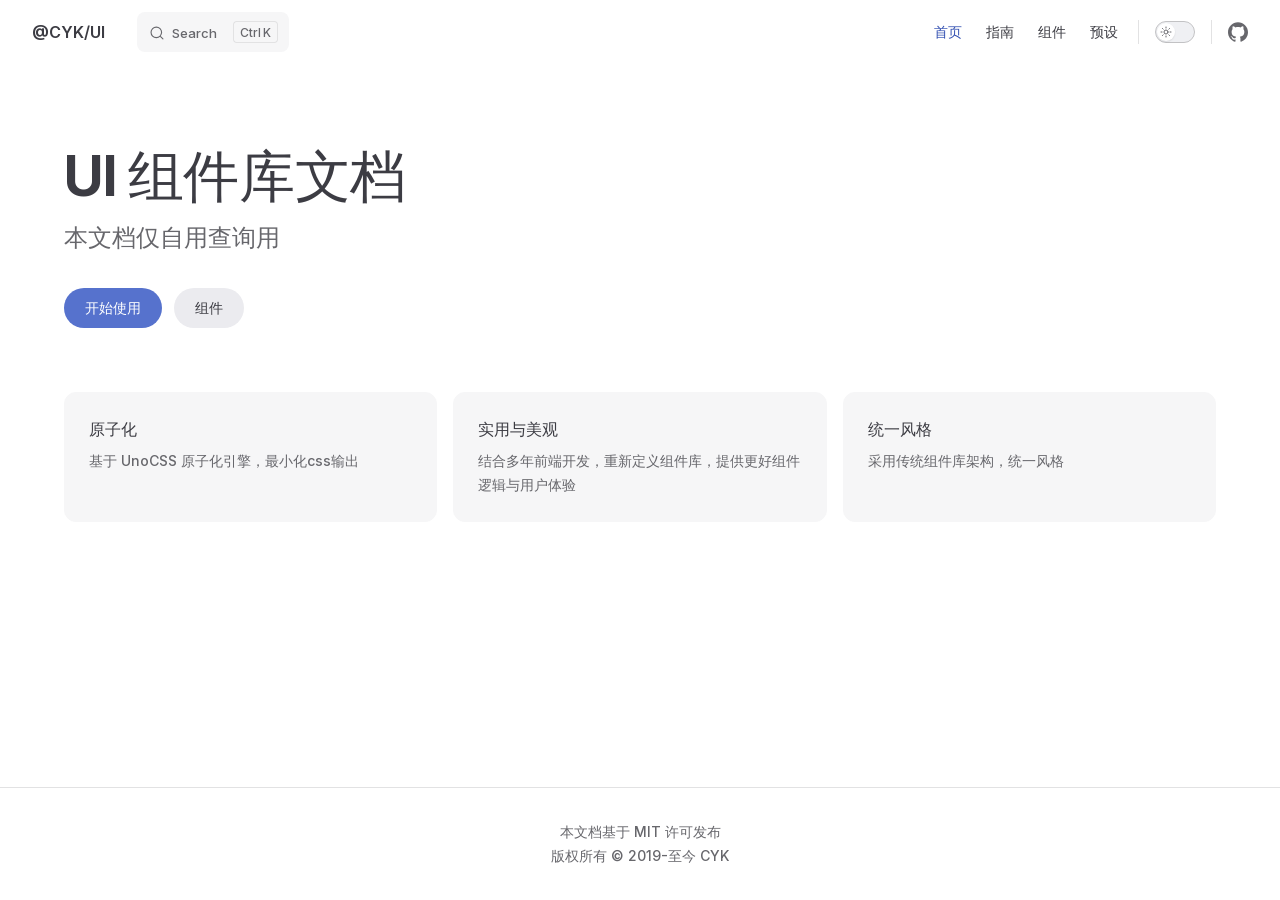
==== index.html @ d091d91b "docs: update documentation" ====
<!DOCTYPE html>
<html lang="en-US" dir="ltr">
  <head>
    <meta charset="utf-8">
    <meta name="viewport" content="width=device-width,initial-scale=1">
    <title>@CYK/UI</title>
    <meta name="description" content="自用UI文档">
    <meta name="generator" content="VitePress v1.6.4">
    <link rel="preload stylesheet" href="/assets/style.4Q5nBE0B.css" as="style">
    <link rel="preload stylesheet" href="/vp-icons.css" as="style">
    
    <script type="module" src="/assets/app.Do4YQbT4.js"></script>
    <link rel="preload" href="/assets/inter-roman-latin.Di8DUHzh.woff2" as="font" type="font/woff2" crossorigin="">
    <link rel="modulepreload" href="/assets/chunks/theme.BXd2yUfE.js">
    <link rel="modulepreload" href="/assets/chunks/framework.COx5swpp.js">
    <link rel="modulepreload" href="/assets/index.md.BJa81KpG.lean.js">
    <script id="check-dark-mode">(()=>{const e=localStorage.getItem("vitepress-theme-appearance")||"auto",a=window.matchMedia("(prefers-color-scheme: dark)").matches;(!e||e==="auto"?a:e==="dark")&&document.documentElement.classList.add("dark")})();</script>
    <script id="check-mac-os">document.documentElement.classList.toggle("mac",/Mac|iPhone|iPod|iPad/i.test(navigator.platform));</script>
  </head>
  <body>
    <div id="app"><div class="Layout" data-v-7982a954><!--[--><!--]--><!--[--><span tabindex="-1" data-v-bebf4ced></span><a href="#VPContent" class="VPSkipLink visually-hidden" data-v-bebf4ced>Skip to content</a><!--]--><!----><header class="VPNav" data-v-7982a954 data-v-214f4a1a><div class="VPNavBar" data-v-214f4a1a data-v-a150623a><div class="wrapper" data-v-a150623a><div class="container" data-v-a150623a><div class="title" data-v-a150623a><div class="VPNavBarTitle" data-v-a150623a data-v-f3d4ffb8><a class="title" href="/" data-v-f3d4ffb8><!--[--><!--]--><!----><span data-v-f3d4ffb8>@CYK/UI</span><!--[--><!--]--></a></div></div><div class="content" data-v-a150623a><div class="content-body" data-v-a150623a><!--[--><!--]--><div class="VPNavBarSearch search" data-v-a150623a><!--[--><!----><div id="local-search"><button type="button" class="DocSearch DocSearch-Button" aria-label="Search"><span class="DocSearch-Button-Container"><span class="vp-icon DocSearch-Search-Icon"></span><span class="DocSearch-Button-Placeholder">Search</span></span><span class="DocSearch-Button-Keys"><kbd class="DocSearch-Button-Key"></kbd><kbd class="DocSearch-Button-Key">K</kbd></span></button></div><!--]--></div><nav aria-labelledby="main-nav-aria-label" class="VPNavBarMenu menu" data-v-a150623a data-v-afaf3e35><span id="main-nav-aria-label" class="visually-hidden" data-v-afaf3e35> Main Navigation </span><!--[--><!--[--><a class="VPLink link VPNavBarMenuLink active" href="/" tabindex="0" data-v-afaf3e35 data-v-9302f9f0><!--[--><span data-v-9302f9f0>首页</span><!--]--></a><!--]--><!--[--><a class="VPLink link VPNavBarMenuLink" href="/guide/why.html" tabindex="0" data-v-afaf3e35 data-v-9302f9f0><!--[--><span data-v-9302f9f0>指南</span><!--]--></a><!--]--><!--[--><a class="VPLink link VPNavBarMenuLink" href="/components/button.html" tabindex="0" data-v-afaf3e35 data-v-9302f9f0><!--[--><span data-v-9302f9f0>组件</span><!--]--></a><!--]--><!--[--><a class="VPLink link VPNavBarMenuLink" href="/preset/why.html" tabindex="0" data-v-afaf3e35 data-v-9302f9f0><!--[--><span data-v-9302f9f0>预设</span><!--]--></a><!--]--><!--]--></nav><!----><div class="VPNavBarAppearance appearance" data-v-a150623a data-v-5856b5bb><button class="VPSwitch VPSwitchAppearance" type="button" role="switch" title aria-checked="false" data-v-5856b5bb data-v-892bdd33 data-v-03369db5><span class="check" data-v-03369db5><span class="icon" data-v-03369db5><!--[--><span class="vpi-sun sun" data-v-892bdd33></span><span class="vpi-moon moon" data-v-892bdd33></span><!--]--></span></span></button></div><div class="VPSocialLinks VPNavBarSocialLinks social-links" data-v-a150623a data-v-3b03d26a data-v-93819c86><!--[--><a class="VPSocialLink no-icon" href="https://github.com/euwei7/ui" aria-label="github" target="_blank" rel="noopener" data-v-93819c86 data-v-8d20cf10><span class="vpi-social-github"></span></a><!--]--></div><div class="VPFlyout VPNavBarExtra extra" data-v-a150623a data-v-77071a5c data-v-603adc95><button type="button" class="button" aria-haspopup="true" aria-expanded="false" aria-label="extra navigation" data-v-603adc95><span class="vpi-more-horizontal icon" data-v-603adc95></span></button><div class="menu" data-v-603adc95><div class="VPMenu" data-v-603adc95 data-v-bae21a4a><!----><!--[--><!--[--><!----><div class="group" data-v-77071a5c><div class="item appearance" data-v-77071a5c><p class="label" data-v-77071a5c>Appearance</p><div class="appearance-action" data-v-77071a5c><button class="VPSwitch VPSwitchAppearance" type="button" role="switch" title aria-checked="false" data-v-77071a5c data-v-892bdd33 data-v-03369db5><span class="check" data-v-03369db5><span class="icon" data-v-03369db5><!--[--><span class="vpi-sun sun" data-v-892bdd33></span><span class="vpi-moon moon" data-v-892bdd33></span><!--]--></span></span></button></div></div></div><div class="group" data-v-77071a5c><div class="item social-links" data-v-77071a5c><div class="VPSocialLinks social-links-list" data-v-77071a5c data-v-93819c86><!--[--><a class="VPSocialLink no-icon" href="https://github.com/euwei7/ui" aria-label="github" target="_blank" rel="noopener" data-v-93819c86 data-v-8d20cf10><span class="vpi-social-github"></span></a><!--]--></div></div></div><!--]--><!--]--></div></div></div><!--[--><!--]--><button type="button" class="VPNavBarHamburger hamburger" aria-label="mobile navigation" aria-expanded="false" aria-controls="VPNavScreen" data-v-a150623a data-v-e4648a32><span class="container" data-v-e4648a32><span class="top" data-v-e4648a32></span><span class="middle" data-v-e4648a32></span><span class="bottom" data-v-e4648a32></span></span></button></div></div></div></div><div class="divider" data-v-a150623a><div class="divider-line" data-v-a150623a></div></div></div><!----></header><!----><!----><div class="VPContent is-home" id="VPContent" data-v-7982a954 data-v-ac485e8a><div class="VPHome" data-v-ac485e8a data-v-efa93593><!--[--><!--]--><div class="VPHero VPHomeHero" data-v-efa93593 data-v-dca5b4a8><div class="container" data-v-dca5b4a8><div class="main" data-v-dca5b4a8><!--[--><!--]--><!--[--><h1 class="heading" data-v-dca5b4a8><!----><span class="text" data-v-dca5b4a8>UI 组件库文档</span></h1><p class="tagline" data-v-dca5b4a8>本文档仅自用查询用</p><!--]--><!--[--><!--]--><div class="actions" data-v-dca5b4a8><!--[--><div class="action" data-v-dca5b4a8><a class="VPButton medium brand" href="/guide/why.html" data-v-dca5b4a8 data-v-2aa44b1c>开始使用</a></div><div class="action" data-v-dca5b4a8><a class="VPButton medium alt" href="/components/button.html" data-v-dca5b4a8 data-v-2aa44b1c>组件</a></div><!--]--></div><!--[--><!--]--></div><!----></div></div><!--[--><!--]--><!--[--><!--]--><div class="VPFeatures VPHomeFeatures" data-v-efa93593 data-v-e540a4c2><div class="container" data-v-e540a4c2><div class="items" data-v-e540a4c2><!--[--><div class="grid-3 item" data-v-e540a4c2><div class="VPLink no-icon VPFeature" data-v-e540a4c2 data-v-f3e7f20c><!--[--><article class="box" data-v-f3e7f20c><!----><h2 class="title" data-v-f3e7f20c>原子化</h2><p class="details" data-v-f3e7f20c>基于 UnoCSS 原子化引擎，最小化css输出</p><!----></article><!--]--></div></div><div class="grid-3 item" data-v-e540a4c2><div class="VPLink no-icon VPFeature" data-v-e540a4c2 data-v-f3e7f20c><!--[--><article class="box" data-v-f3e7f20c><!----><h2 class="title" data-v-f3e7f20c>实用与美观</h2><p class="details" data-v-f3e7f20c>结合多年前端开发，重新定义组件库，提供更好组件逻辑与用户体验</p><!----></article><!--]--></div></div><div class="grid-3 item" data-v-e540a4c2><div class="VPLink no-icon VPFeature" data-v-e540a4c2 data-v-f3e7f20c><!--[--><article class="box" data-v-f3e7f20c><!----><h2 class="title" data-v-f3e7f20c>统一风格</h2><p class="details" data-v-f3e7f20c>采用传统组件库架构，统一风格</p><!----></article><!--]--></div></div><!--]--></div></div></div><!--[--><!--]--><div class="vp-doc container" style="" data-v-efa93593 data-v-294efd1f><!--[--><div style="position:relative;" data-v-efa93593><div></div></div><!--]--></div></div></div><footer class="VPFooter" data-v-7982a954 data-v-74d97a2d><div class="container" data-v-74d97a2d><p class="message" data-v-74d97a2d>本文档基于 MIT 许可发布</p><p class="copyright" data-v-74d97a2d>版权所有 © 2019-至今 CYK</p></div></footer><!--[--><!--]--></div></div>
    <script>window.__VP_HASH_MAP__=JSON.parse("{\"components_button.md\":\"BtzWlYmA\",\"guide_why.md\":\"BVm1GKhP\",\"index.md\":\"BJa81KpG\"}");window.__VP_SITE_DATA__=JSON.parse("{\"lang\":\"en-US\",\"dir\":\"ltr\",\"title\":\"@CYK/UI\",\"description\":\"自用UI文档\",\"base\":\"/\",\"head\":[],\"router\":{\"prefetchLinks\":true},\"appearance\":true,\"themeConfig\":{\"nav\":[{\"text\":\"首页\",\"link\":\"/\"},{\"text\":\"指南\",\"link\":\"/guide/why\",\"activeMatch\":\"/guide/\"},{\"text\":\"组件\",\"link\":\"/components/button\"},{\"text\":\"预设\",\"link\":\"/preset/why\"}],\"sidebar\":{\"/components/\":{\"base\":\"/components/\",\"items\":[{\"text\":\"Button\",\"link\":\"button\"}]}},\"socialLinks\":[{\"icon\":\"github\",\"link\":\"https://github.com/euwei7/ui\"}],\"footer\":{\"message\":\"本文档基于 MIT 许可发布\",\"copyright\":\"版权所有 © 2019-至今 CYK\"},\"docFooter\":{\"prev\":\"上一页\",\"next\":\"下一页\"},\"outline\":{\"label\":\"页面导航\"},\"lastUpdated\":{\"text\":\"最后更新于\"},\"notFound\":{\"title\":\"页面未找到\",\"quote\":\"但如果你不改变方向，并且继续寻找，你可能最终会到达你所前往的地方。\",\"linkLabel\":\"前往首页\",\"linkText\":\"带我回首页\"},\"search\":{\"provider\":\"local\"}},\"locales\":{},\"scrollOffset\":134,\"cleanUrls\":false}");</script>
    
  </body>
</html>
---- assets/style.4Q5nBE0B.css ----
@font-face{font-family:Inter;font-style:normal;font-weight:100 900;font-display:swap;src:url(/assets/inter-roman-cyrillic-ext.BBPuwvHQ.woff2) format("woff2");unicode-range:U+0460-052F,U+1C80-1C88,U+20B4,U+2DE0-2DFF,U+A640-A69F,U+FE2E-FE2F}@font-face{font-family:Inter;font-style:normal;font-weight:100 900;font-display:swap;src:url(/assets/inter-roman-cyrillic.C5lxZ8CY.woff2) format("woff2");unicode-range:U+0301,U+0400-045F,U+0490-0491,U+04B0-04B1,U+2116}@font-face{font-family:Inter;font-style:normal;font-weight:100 900;font-display:swap;src:url(/assets/inter-roman-greek-ext.CqjqNYQ-.woff2) format("woff2");unicode-range:U+1F00-1FFF}@font-face{font-family:Inter;font-style:normal;font-weight:100 900;font-display:swap;src:url(/assets/inter-roman-greek.BBVDIX6e.woff2) format("woff2");unicode-range:U+0370-0377,U+037A-037F,U+0384-038A,U+038C,U+038E-03A1,U+03A3-03FF}@font-face{font-family:Inter;font-style:normal;font-weight:100 900;font-display:swap;src:url(/assets/inter-roman-vietnamese.BjW4sHH5.woff2) format("woff2");unicode-range:U+0102-0103,U+0110-0111,U+0128-0129,U+0168-0169,U+01A0-01A1,U+01AF-01B0,U+0300-0301,U+0303-0304,U+0308-0309,U+0323,U+0329,U+1EA0-1EF9,U+20AB}@font-face{font-family:Inter;font-style:normal;font-weight:100 900;font-display:swap;src:url(/assets/inter-roman-latin-ext.4ZJIpNVo.woff2) format("woff2");unicode-range:U+0100-02AF,U+0304,U+0308,U+0329,U+1E00-1E9F,U+1EF2-1EFF,U+2020,U+20A0-20AB,U+20AD-20C0,U+2113,U+2C60-2C7F,U+A720-A7FF}@font-face{font-family:Inter;font-style:normal;font-weight:100 900;font-display:swap;src:url(/assets/inter-roman-latin.Di8DUHzh.woff2) format("woff2");unicode-range:U+0000-00FF,U+0131,U+0152-0153,U+02BB-02BC,U+02C6,U+02DA,U+02DC,U+0304,U+0308,U+0329,U+2000-206F,U+2074,U+20AC,U+2122,U+2191,U+2193,U+2212,U+2215,U+FEFF,U+FFFD}@font-face{font-family:Inter;font-style:italic;font-weight:100 900;font-display:swap;src:url(/assets/inter-italic-cyrillic-ext.r48I6akx.woff2) format("woff2");unicode-range:U+0460-052F,U+1C80-1C88,U+20B4,U+2DE0-2DFF,U+A640-A69F,U+FE2E-FE2F}@font-face{font-family:Inter;font-style:italic;font-weight:100 900;font-display:swap;src:url(/assets/inter-italic-cyrillic.By2_1cv3.woff2) format("woff2");unicode-range:U+0301,U+0400-045F,U+0490-0491,U+04B0-04B1,U+2116}@font-face{font-family:Inter;font-style:italic;font-weight:100 900;font-display:swap;src:url(/assets/inter-italic-greek-ext.1u6EdAuj.woff2) format("woff2");unicode-range:U+1F00-1FFF}@font-face{font-family:Inter;font-style:italic;font-weight:100 900;font-display:swap;src:url(/assets/inter-italic-greek.DJ8dCoTZ.woff2) format("woff2");unicode-range:U+0370-0377,U+037A-037F,U+0384-038A,U+038C,U+038E-03A1,U+03A3-03FF}@font-face{font-family:Inter;font-style:italic;font-weight:100 900;font-display:swap;src:url(/assets/inter-italic-vietnamese.BSbpV94h.woff2) format("woff2");unicode-range:U+0102-0103,U+0110-0111,U+0128-0129,U+0168-0169,U+01A0-01A1,U+01AF-01B0,U+0300-0301,U+0303-0304,U+0308-0309,U+0323,U+0329,U+1EA0-1EF9,U+20AB}@font-face{font-family:Inter;font-style:italic;font-weight:100 900;font-display:swap;src:url(/assets/inter-italic-latin-ext.CN1xVJS-.woff2) format("woff2");unicode-range:U+0100-02AF,U+0304,U+0308,U+0329,U+1E00-1E9F,U+1EF2-1EFF,U+2020,U+20A0-20AB,U+20AD-20C0,U+2113,U+2C60-2C7F,U+A720-A7FF}@font-face{font-family:Inter;font-style:italic;font-weight:100 900;font-display:swap;src:url(/assets/inter-italic-latin.C2AdPX0b.woff2) format("woff2");unicode-range:U+0000-00FF,U+0131,U+0152-0153,U+02BB-02BC,U+02C6,U+02DA,U+02DC,U+0304,U+0308,U+0329,U+2000-206F,U+2074,U+20AC,U+2122,U+2191,U+2193,U+2212,U+2215,U+FEFF,U+FFFD}@font-face{font-family:Punctuation SC;font-weight:400;src:local("PingFang SC Regular"),local("Noto Sans CJK SC"),local("Microsoft YaHei");unicode-range:U+201C,U+201D,U+2018,U+2019,U+2E3A,U+2014,U+2013,U+2026,U+00B7,U+007E,U+002F}@font-face{font-family:Punctuation SC;font-weight:500;src:local("PingFang SC Medium"),local("Noto Sans CJK SC"),local("Microsoft YaHei");unicode-range:U+201C,U+201D,U+2018,U+2019,U+2E3A,U+2014,U+2013,U+2026,U+00B7,U+007E,U+002F}@font-face{font-family:Punctuation SC;font-weight:600;src:local("PingFang SC Semibold"),local("Noto Sans CJK SC Bold"),local("Microsoft YaHei Bold");unicode-range:U+201C,U+201D,U+2018,U+2019,U+2E3A,U+2014,U+2013,U+2026,U+00B7,U+007E,U+002F}@font-face{font-family:Punctuation SC;font-weight:700;src:local("PingFang SC Semibold"),local("Noto Sans CJK SC Bold"),local("Microsoft YaHei Bold");unicode-range:U+201C,U+201D,U+2018,U+2019,U+2E3A,U+2014,U+2013,U+2026,U+00B7,U+007E,U+002F}:root{--vp-c-white: #ffffff;--vp-c-black: #000000;--vp-c-neutral: var(--vp-c-black);--vp-c-neutral-inverse: var(--vp-c-white)}.dark{--vp-c-neutral: var(--vp-c-white);--vp-c-neutral-inverse: var(--vp-c-black)}:root{--vp-c-gray-1: #dddde3;--vp-c-gray-2: #e4e4e9;--vp-c-gray-3: #ebebef;--vp-c-gray-soft: rgba(142, 150, 170, .14);--vp-c-indigo-1: #3451b2;--vp-c-indigo-2: #3a5ccc;--vp-c-indigo-3: #5672cd;--vp-c-indigo-soft: rgba(100, 108, 255, .14);--vp-c-purple-1: #6f42c1;--vp-c-purple-2: #7e4cc9;--vp-c-purple-3: #8e5cd9;--vp-c-purple-soft: rgba(159, 122, 234, .14);--vp-c-green-1: #18794e;--vp-c-green-2: #299764;--vp-c-green-3: #30a46c;--vp-c-green-soft: rgba(16, 185, 129, .14);--vp-c-yellow-1: #915930;--vp-c-yellow-2: #946300;--vp-c-yellow-3: #9f6a00;--vp-c-yellow-soft: rgba(234, 179, 8, .14);--vp-c-red-1: #b8272c;--vp-c-red-2: #d5393e;--vp-c-red-3: #e0575b;--vp-c-red-soft: rgba(244, 63, 94, .14);--vp-c-sponsor: #db2777}.dark{--vp-c-gray-1: #515c67;--vp-c-gray-2: #414853;--vp-c-gray-3: #32363f;--vp-c-gray-soft: rgba(101, 117, 133, .16);--vp-c-indigo-1: #a8b1ff;--vp-c-indigo-2: #5c73e7;--vp-c-indigo-3: #3e63dd;--vp-c-indigo-soft: rgba(100, 108, 255, .16);--vp-c-purple-1: #c8abfa;--vp-c-purple-2: #a879e6;--vp-c-purple-3: #8e5cd9;--vp-c-purple-soft: rgba(159, 122, 234, .16);--vp-c-green-1: #3dd68c;--vp-c-green-2: #30a46c;--vp-c-green-3: #298459;--vp-c-green-soft: rgba(16, 185, 129, .16);--vp-c-yellow-1: #f9b44e;--vp-c-yellow-2: #da8b17;--vp-c-yellow-3: #a46a0a;--vp-c-yellow-soft: rgba(234, 179, 8, .16);--vp-c-red-1: #f66f81;--vp-c-red-2: #f14158;--vp-c-red-3: #b62a3c;--vp-c-red-soft: rgba(244, 63, 94, .16)}:root{--vp-c-bg: #ffffff;--vp-c-bg-alt: #f6f6f7;--vp-c-bg-elv: #ffffff;--vp-c-bg-soft: #f6f6f7}.dark{--vp-c-bg: #1b1b1f;--vp-c-bg-alt: #161618;--vp-c-bg-elv: #202127;--vp-c-bg-soft: #202127}:root{--vp-c-border: #c2c2c4;--vp-c-divider: #e2e2e3;--vp-c-gutter: #e2e2e3}.dark{--vp-c-border: #3c3f44;--vp-c-divider: #2e2e32;--vp-c-gutter: #000000}:root{--vp-c-text-1: #3c3c43;--vp-c-text-2: #67676c;--vp-c-text-3: #929295}.dark{--vp-c-text-1: #dfdfd6;--vp-c-text-2: #98989f;--vp-c-text-3: #6a6a71}:root{--vp-c-default-1: var(--vp-c-gray-1);--vp-c-default-2: var(--vp-c-gray-2);--vp-c-default-3: var(--vp-c-gray-3);--vp-c-default-soft: var(--vp-c-gray-soft);--vp-c-brand-1: var(--vp-c-indigo-1);--vp-c-brand-2: var(--vp-c-indigo-2);--vp-c-brand-3: var(--vp-c-indigo-3);--vp-c-brand-soft: var(--vp-c-indigo-soft);--vp-c-brand: var(--vp-c-brand-1);--vp-c-tip-1: var(--vp-c-brand-1);--vp-c-tip-2: var(--vp-c-brand-2);--vp-c-tip-3: var(--vp-c-brand-3);--vp-c-tip-soft: var(--vp-c-brand-soft);--vp-c-note-1: var(--vp-c-brand-1);--vp-c-note-2: var(--vp-c-brand-2);--vp-c-note-3: var(--vp-c-brand-3);--vp-c-note-soft: var(--vp-c-brand-soft);--vp-c-success-1: var(--vp-c-green-1);--vp-c-success-2: var(--vp-c-green-2);--vp-c-success-3: var(--vp-c-green-3);--vp-c-success-soft: var(--vp-c-green-soft);--vp-c-important-1: var(--vp-c-purple-1);--vp-c-important-2: var(--vp-c-purple-2);--vp-c-important-3: var(--vp-c-purple-3);--vp-c-important-soft: var(--vp-c-purple-soft);--vp-c-warning-1: var(--vp-c-yellow-1);--vp-c-warning-2: var(--vp-c-yellow-2);--vp-c-warning-3: var(--vp-c-yellow-3);--vp-c-warning-soft: var(--vp-c-yellow-soft);--vp-c-danger-1: var(--vp-c-red-1);--vp-c-danger-2: var(--vp-c-red-2);--vp-c-danger-3: var(--vp-c-red-3);--vp-c-danger-soft: var(--vp-c-red-soft);--vp-c-caution-1: var(--vp-c-red-1);--vp-c-caution-2: var(--vp-c-red-2);--vp-c-caution-3: var(--vp-c-red-3);--vp-c-caution-soft: var(--vp-c-red-soft)}:root{--vp-font-family-base: "Inter", ui-sans-serif, system-ui, sans-serif, "Apple Color Emoji", "Segoe UI Emoji", "Segoe UI Symbol", "Noto Color Emoji";--vp-font-family-mono: ui-monospace, "Menlo", "Monaco", "Consolas", "Liberation Mono", "Courier New", monospace;font-optical-sizing:auto}:root:where(:lang(zh)){--vp-font-family-base: "Punctuation SC", "Inter", ui-sans-serif, system-ui, sans-serif, "Apple Color Emoji", "Segoe UI Emoji", "Segoe UI Symbol", "Noto Color Emoji"}:root{--vp-shadow-1: 0 1px 2px rgba(0, 0, 0, .04), 0 1px 2px rgba(0, 0, 0, .06);--vp-shadow-2: 0 3px 12px rgba(0, 0, 0, .07), 0 1px 4px rgba(0, 0, 0, .07);--vp-shadow-3: 0 12px 32px rgba(0, 0, 0, .1), 0 2px 6px rgba(0, 0, 0, .08);--vp-shadow-4: 0 14px 44px rgba(0, 0, 0, .12), 0 3px 9px rgba(0, 0, 0, .12);--vp-shadow-5: 0 18px 56px rgba(0, 0, 0, .16), 0 4px 12px rgba(0, 0, 0, .16)}:root{--vp-z-index-footer: 10;--vp-z-index-local-nav: 20;--vp-z-index-nav: 30;--vp-z-index-layout-top: 40;--vp-z-index-backdrop: 50;--vp-z-index-sidebar: 60}@media (min-width: 960px){:root{--vp-z-index-sidebar: 25}}:root{--vp-layout-max-width: 1440px}:root{--vp-header-anchor-symbol: "#"}:root{--vp-code-line-height: 1.7;--vp-code-font-size: .875em;--vp-code-color: var(--vp-c-brand-1);--vp-code-link-color: var(--vp-c-brand-1);--vp-code-link-hover-color: var(--vp-c-brand-2);--vp-code-bg: var(--vp-c-default-soft);--vp-code-block-color: var(--vp-c-text-2);--vp-code-block-bg: var(--vp-c-bg-alt);--vp-code-block-divider-color: var(--vp-c-gutter);--vp-code-lang-color: var(--vp-c-text-3);--vp-code-line-highlight-color: var(--vp-c-default-soft);--vp-code-line-number-color: var(--vp-c-text-3);--vp-code-line-diff-add-color: var(--vp-c-success-soft);--vp-code-line-diff-add-symbol-color: var(--vp-c-success-1);--vp-code-line-diff-remove-color: var(--vp-c-danger-soft);--vp-code-line-diff-remove-symbol-color: var(--vp-c-danger-1);--vp-code-line-warning-color: var(--vp-c-warning-soft);--vp-code-line-error-color: var(--vp-c-danger-soft);--vp-code-copy-code-border-color: var(--vp-c-divider);--vp-code-copy-code-bg: var(--vp-c-bg-soft);--vp-code-copy-code-hover-border-color: var(--vp-c-divider);--vp-code-copy-code-hover-bg: var(--vp-c-bg);--vp-code-copy-code-active-text: var(--vp-c-text-2);--vp-code-copy-copied-text-content: "Copied";--vp-code-tab-divider: var(--vp-code-block-divider-color);--vp-code-tab-text-color: var(--vp-c-text-2);--vp-code-tab-bg: var(--vp-code-block-bg);--vp-code-tab-hover-text-color: var(--vp-c-text-1);--vp-code-tab-active-text-color: var(--vp-c-text-1);--vp-code-tab-active-bar-color: var(--vp-c-brand-1)}:lang(es),:lang(pt){--vp-code-copy-copied-text-content: "Copiado"}:lang(fa){--vp-code-copy-copied-text-content: "کپی شد"}:lang(ko){--vp-code-copy-copied-text-content: "복사됨"}:lang(ru){--vp-code-copy-copied-text-content: "Скопировано"}:lang(zh){--vp-code-copy-copied-text-content: "已复制"}:root{--vp-button-brand-border: transparent;--vp-button-brand-text: var(--vp-c-white);--vp-button-brand-bg: var(--vp-c-brand-3);--vp-button-brand-hover-border: transparent;--vp-button-brand-hover-text: var(--vp-c-white);--vp-button-brand-hover-bg: var(--vp-c-brand-2);--vp-button-brand-active-border: transparent;--vp-button-brand-active-text: var(--vp-c-white);--vp-button-brand-active-bg: var(--vp-c-brand-1);--vp-button-alt-border: transparent;--vp-button-alt-text: var(--vp-c-text-1);--vp-button-alt-bg: var(--vp-c-default-3);--vp-button-alt-hover-border: transparent;--vp-button-alt-hover-text: var(--vp-c-text-1);--vp-button-alt-hover-bg: var(--vp-c-default-2);--vp-button-alt-active-border: transparent;--vp-button-alt-active-text: var(--vp-c-text-1);--vp-button-alt-active-bg: var(--vp-c-default-1);--vp-button-sponsor-border: var(--vp-c-text-2);--vp-button-sponsor-text: var(--vp-c-text-2);--vp-button-sponsor-bg: transparent;--vp-button-sponsor-hover-border: var(--vp-c-sponsor);--vp-button-sponsor-hover-text: var(--vp-c-sponsor);--vp-button-sponsor-hover-bg: transparent;--vp-button-sponsor-active-border: var(--vp-c-sponsor);--vp-button-sponsor-active-text: var(--vp-c-sponsor);--vp-button-sponsor-active-bg: transparent}:root{--vp-custom-block-font-size: 14px;--vp-custom-block-code-font-size: 13px;--vp-custom-block-info-border: transparent;--vp-custom-block-info-text: var(--vp-c-text-1);--vp-custom-block-info-bg: var(--vp-c-default-soft);--vp-custom-block-info-code-bg: var(--vp-c-default-soft);--vp-custom-block-note-border: transparent;--vp-custom-block-note-text: var(--vp-c-text-1);--vp-custom-block-note-bg: var(--vp-c-default-soft);--vp-custom-block-note-code-bg: var(--vp-c-default-soft);--vp-custom-block-tip-border: transparent;--vp-custom-block-tip-text: var(--vp-c-text-1);--vp-custom-block-tip-bg: var(--vp-c-tip-soft);--vp-custom-block-tip-code-bg: var(--vp-c-tip-soft);--vp-custom-block-important-border: transparent;--vp-custom-block-important-text: var(--vp-c-text-1);--vp-custom-block-important-bg: var(--vp-c-important-soft);--vp-custom-block-important-code-bg: var(--vp-c-important-soft);--vp-custom-block-warning-border: transparent;--vp-custom-block-warning-text: var(--vp-c-text-1);--vp-custom-block-warning-bg: var(--vp-c-warning-soft);--vp-custom-block-warning-code-bg: var(--vp-c-warning-soft);--vp-custom-block-danger-border: transparent;--vp-custom-block-danger-text: var(--vp-c-text-1);--vp-custom-block-danger-bg: var(--vp-c-danger-soft);--vp-custom-block-danger-code-bg: var(--vp-c-danger-soft);--vp-custom-block-caution-border: transparent;--vp-custom-block-caution-text: var(--vp-c-text-1);--vp-custom-block-caution-bg: var(--vp-c-caution-soft);--vp-custom-block-caution-code-bg: var(--vp-c-caution-soft);--vp-custom-block-details-border: var(--vp-custom-block-info-border);--vp-custom-block-details-text: var(--vp-custom-block-info-text);--vp-custom-block-details-bg: var(--vp-custom-block-info-bg);--vp-custom-block-details-code-bg: var(--vp-custom-block-info-code-bg)}:root{--vp-input-border-color: var(--vp-c-border);--vp-input-bg-color: var(--vp-c-bg-alt);--vp-input-switch-bg-color: var(--vp-c-default-soft)}:root{--vp-nav-height: 64px;--vp-nav-bg-color: var(--vp-c-bg);--vp-nav-screen-bg-color: var(--vp-c-bg);--vp-nav-logo-height: 24px}.hide-nav{--vp-nav-height: 0px}.hide-nav .VPSidebar{--vp-nav-height: 22px}:root{--vp-local-nav-bg-color: var(--vp-c-bg)}:root{--vp-sidebar-width: 272px;--vp-sidebar-bg-color: var(--vp-c-bg-alt)}:root{--vp-backdrop-bg-color: rgba(0, 0, 0, .6)}:root{--vp-home-hero-name-color: var(--vp-c-brand-1);--vp-home-hero-name-background: transparent;--vp-home-hero-image-background-image: none;--vp-home-hero-image-filter: none}:root{--vp-badge-info-border: transparent;--vp-badge-info-text: var(--vp-c-text-2);--vp-badge-info-bg: var(--vp-c-default-soft);--vp-badge-tip-border: transparent;--vp-badge-tip-text: var(--vp-c-tip-1);--vp-badge-tip-bg: var(--vp-c-tip-soft);--vp-badge-warning-border: transparent;--vp-badge-warning-text: var(--vp-c-warning-1);--vp-badge-warning-bg: var(--vp-c-warning-soft);--vp-badge-danger-border: transparent;--vp-badge-danger-text: var(--vp-c-danger-1);--vp-badge-danger-bg: var(--vp-c-danger-soft)}:root{--vp-carbon-ads-text-color: var(--vp-c-text-1);--vp-carbon-ads-poweredby-color: var(--vp-c-text-2);--vp-carbon-ads-bg-color: var(--vp-c-bg-soft);--vp-carbon-ads-hover-text-color: var(--vp-c-brand-1);--vp-carbon-ads-hover-poweredby-color: var(--vp-c-text-1)}:root{--vp-local-search-bg: var(--vp-c-bg);--vp-local-search-result-bg: var(--vp-c-bg);--vp-local-search-result-border: var(--vp-c-divider);--vp-local-search-result-selected-bg: var(--vp-c-bg);--vp-local-search-result-selected-border: var(--vp-c-brand-1);--vp-local-search-highlight-bg: var(--vp-c-brand-1);--vp-local-search-highlight-text: var(--vp-c-neutral-inverse)}@media (prefers-reduced-motion: reduce){*,:before,:after{animation-delay:-1ms!important;animation-duration:1ms!important;animation-iteration-count:1!important;background-attachment:initial!important;scroll-behavior:auto!important;transition-duration:0s!important;transition-delay:0s!important}}*,:before,:after{box-sizing:border-box}html{line-height:1.4;font-size:16px;-webkit-text-size-adjust:100%}html.dark{color-scheme:dark}body{margin:0;width:100%;min-width:320px;min-height:100vh;line-height:24px;font-family:var(--vp-font-family-base);font-size:16px;font-weight:400;color:var(--vp-c-text-1);background-color:var(--vp-c-bg);font-synthesis:style;text-rendering:optimizeLegibility;-webkit-font-smoothing:antialiased;-moz-osx-font-smoothing:grayscale}main{display:block}h1,h2,h3,h4,h5,h6{margin:0;line-height:24px;font-size:16px;font-weight:400}p{margin:0}strong,b{font-weight:600}a,area,button,[role=button],input,label,select,summary,textarea{touch-action:manipulation}a{color:inherit;text-decoration:inherit}ol,ul{list-style:none;margin:0;padding:0}blockquote{margin:0}pre,code,kbd,samp{font-family:var(--vp-font-family-mono)}img,svg,video,canvas,audio,iframe,embed,object{display:block}figure{margin:0}button,input,optgroup,select,textarea{border:0;padding:0;line-height:inherit;color:inherit}button{padding:0;font-family:inherit;background-color:transparent;background-image:none}button:enabled,[role=button]:enabled{cursor:pointer}button:focus,button:focus-visible{outline:1px dotted;outline:4px auto -webkit-focus-ring-color}button:focus:not(:focus-visible){outline:none!important}input:focus,textarea:focus,select:focus{outline:none}table{border-collapse:collapse}input{background-color:transparent}input:-ms-input-placeholder,textarea:-ms-input-placeholder{color:var(--vp-c-text-3)}input::-ms-input-placeholder,textarea::-ms-input-placeholder{color:var(--vp-c-text-3)}input::placeholder,textarea::placeholder{color:var(--vp-c-text-3)}input::-webkit-outer-spin-button,input::-webkit-inner-spin-button{-webkit-appearance:none;margin:0}input[type=number]{-moz-appearance:textfield}select{-webkit-appearance:none}fieldset{margin:0;padding:0}h1,h2,h3,h4,h5,h6,li,p{overflow-wrap:break-word}vite-error-overlay{z-index:9999}mjx-container{overflow-x:auto}mjx-container>svg{display:inline-block;margin:auto}[class^=vpi-],[class*=" vpi-"],.vp-icon{width:1em;height:1em}[class^=vpi-].bg,[class*=" vpi-"].bg,.vp-icon.bg{background-size:100% 100%;background-color:transparent}[class^=vpi-]:not(.bg),[class*=" vpi-"]:not(.bg),.vp-icon:not(.bg){-webkit-mask:var(--icon) no-repeat;mask:var(--icon) no-repeat;-webkit-mask-size:100% 100%;mask-size:100% 100%;background-color:currentColor;color:inherit}.vpi-align-left{--icon: url("data:image/svg+xml,%3Csvg xmlns='http://www.w3.org/2000/svg' fill='none' stroke='currentColor' stroke-linecap='round' stroke-linejoin='round' stroke-width='2' viewBox='0 0 24 24'%3E%3Cpath d='M21 6H3M15 12H3M17 18H3'/%3E%3C/svg%3E")}.vpi-arrow-right,.vpi-arrow-down,.vpi-arrow-left,.vpi-arrow-up{--icon: url("data:image/svg+xml,%3Csvg xmlns='http://www.w3.org/2000/svg' fill='none' stroke='currentColor' stroke-linecap='round' stroke-linejoin='round' stroke-width='2' viewBox='0 0 24 24'%3E%3Cpath d='M5 12h14M12 5l7 7-7 7'/%3E%3C/svg%3E")}.vpi-chevron-right,.vpi-chevron-down,.vpi-chevron-left,.vpi-chevron-up{--icon: url("data:image/svg+xml,%3Csvg xmlns='http://www.w3.org/2000/svg' fill='none' stroke='currentColor' stroke-linecap='round' stroke-linejoin='round' stroke-width='2' viewBox='0 0 24 24'%3E%3Cpath d='m9 18 6-6-6-6'/%3E%3C/svg%3E")}.vpi-chevron-down,.vpi-arrow-down{transform:rotate(90deg)}.vpi-chevron-left,.vpi-arrow-left{transform:rotate(180deg)}.vpi-chevron-up,.vpi-arrow-up{transform:rotate(-90deg)}.vpi-square-pen{--icon: url("data:image/svg+xml,%3Csvg xmlns='http://www.w3.org/2000/svg' fill='none' stroke='currentColor' stroke-linecap='round' stroke-linejoin='round' stroke-width='2' viewBox='0 0 24 24'%3E%3Cpath d='M12 3H5a2 2 0 0 0-2 2v14a2 2 0 0 0 2 2h14a2 2 0 0 0 2-2v-7'/%3E%3Cpath d='M18.375 2.625a2.121 2.121 0 1 1 3 3L12 15l-4 1 1-4Z'/%3E%3C/svg%3E")}.vpi-plus{--icon: url("data:image/svg+xml,%3Csvg xmlns='http://www.w3.org/2000/svg' fill='none' stroke='currentColor' stroke-linecap='round' stroke-linejoin='round' stroke-width='2' viewBox='0 0 24 24'%3E%3Cpath d='M5 12h14M12 5v14'/%3E%3C/svg%3E")}.vpi-sun{--icon: url("data:image/svg+xml,%3Csvg xmlns='http://www.w3.org/2000/svg' fill='none' stroke='currentColor' stroke-linecap='round' stroke-linejoin='round' stroke-width='2' viewBox='0 0 24 24'%3E%3Ccircle cx='12' cy='12' r='4'/%3E%3Cpath d='M12 2v2M12 20v2M4.93 4.93l1.41 1.41M17.66 17.66l1.41 1.41M2 12h2M20 12h2M6.34 17.66l-1.41 1.41M19.07 4.93l-1.41 1.41'/%3E%3C/svg%3E")}.vpi-moon{--icon: url("data:image/svg+xml,%3Csvg xmlns='http://www.w3.org/2000/svg' fill='none' stroke='currentColor' stroke-linecap='round' stroke-linejoin='round' stroke-width='2' viewBox='0 0 24 24'%3E%3Cpath d='M12 3a6 6 0 0 0 9 9 9 9 0 1 1-9-9Z'/%3E%3C/svg%3E")}.vpi-more-horizontal{--icon: url("data:image/svg+xml,%3Csvg xmlns='http://www.w3.org/2000/svg' fill='none' stroke='currentColor' stroke-linecap='round' stroke-linejoin='round' stroke-width='2' viewBox='0 0 24 24'%3E%3Ccircle cx='12' cy='12' r='1'/%3E%3Ccircle cx='19' cy='12' r='1'/%3E%3Ccircle cx='5' cy='12' r='1'/%3E%3C/svg%3E")}.vpi-languages{--icon: url("data:image/svg+xml,%3Csvg xmlns='http://www.w3.org/2000/svg' fill='none' stroke='currentColor' stroke-linecap='round' stroke-linejoin='round' stroke-width='2' viewBox='0 0 24 24'%3E%3Cpath d='m5 8 6 6M4 14l6-6 2-3M2 5h12M7 2h1M22 22l-5-10-5 10M14 18h6'/%3E%3C/svg%3E")}.vpi-heart{--icon: url("data:image/svg+xml,%3Csvg xmlns='http://www.w3.org/2000/svg' fill='none' stroke='currentColor' stroke-linecap='round' stroke-linejoin='round' stroke-width='2' viewBox='0 0 24 24'%3E%3Cpath d='M19 14c1.49-1.46 3-3.21 3-5.5A5.5 5.5 0 0 0 16.5 3c-1.76 0-3 .5-4.5 2-1.5-1.5-2.74-2-4.5-2A5.5 5.5 0 0 0 2 8.5c0 2.3 1.5 4.05 3 5.5l7 7Z'/%3E%3C/svg%3E")}.vpi-search{--icon: url("data:image/svg+xml,%3Csvg xmlns='http://www.w3.org/2000/svg' fill='none' stroke='currentColor' stroke-linecap='round' stroke-linejoin='round' stroke-width='2' viewBox='0 0 24 24'%3E%3Ccircle cx='11' cy='11' r='8'/%3E%3Cpath d='m21 21-4.3-4.3'/%3E%3C/svg%3E")}.vpi-layout-list{--icon: url("data:image/svg+xml,%3Csvg xmlns='http://www.w3.org/2000/svg' fill='none' stroke='currentColor' stroke-linecap='round' stroke-linejoin='round' stroke-width='2' viewBox='0 0 24 24'%3E%3Crect width='7' height='7' x='3' y='3' rx='1'/%3E%3Crect width='7' height='7' x='3' y='14' rx='1'/%3E%3Cpath d='M14 4h7M14 9h7M14 15h7M14 20h7'/%3E%3C/svg%3E")}.vpi-delete{--icon: url("data:image/svg+xml,%3Csvg xmlns='http://www.w3.org/2000/svg' fill='none' stroke='currentColor' stroke-linecap='round' stroke-linejoin='round' stroke-width='2' viewBox='0 0 24 24'%3E%3Cpath d='M20 5H9l-7 7 7 7h11a2 2 0 0 0 2-2V7a2 2 0 0 0-2-2ZM18 9l-6 6M12 9l6 6'/%3E%3C/svg%3E")}.vpi-corner-down-left{--icon: url("data:image/svg+xml,%3Csvg xmlns='http://www.w3.org/2000/svg' fill='none' stroke='currentColor' stroke-linecap='round' stroke-linejoin='round' stroke-width='2' viewBox='0 0 24 24'%3E%3Cpath d='m9 10-5 5 5 5'/%3E%3Cpath d='M20 4v7a4 4 0 0 1-4 4H4'/%3E%3C/svg%3E")}:root{--vp-icon-copy: url("data:image/svg+xml,%3Csvg xmlns='http://www.w3.org/2000/svg' fill='none' stroke='rgba(128,128,128,1)' stroke-linecap='round' stroke-linejoin='round' stroke-width='2' viewBox='0 0 24 24'%3E%3Crect width='8' height='4' x='8' y='2' rx='1' ry='1'/%3E%3Cpath d='M16 4h2a2 2 0 0 1 2 2v14a2 2 0 0 1-2 2H6a2 2 0 0 1-2-2V6a2 2 0 0 1 2-2h2'/%3E%3C/svg%3E");--vp-icon-copied: url("data:image/svg+xml,%3Csvg xmlns='http://www.w3.org/2000/svg' fill='none' stroke='rgba(128,128,128,1)' stroke-linecap='round' stroke-linejoin='round' stroke-width='2' viewBox='0 0 24 24'%3E%3Crect width='8' height='4' x='8' y='2' rx='1' ry='1'/%3E%3Cpath d='M16 4h2a2 2 0 0 1 2 2v14a2 2 0 0 1-2 2H6a2 2 0 0 1-2-2V6a2 2 0 0 1 2-2h2'/%3E%3Cpath d='m9 14 2 2 4-4'/%3E%3C/svg%3E")}.visually-hidden{position:absolute;width:1px;height:1px;white-space:nowrap;clip:rect(0 0 0 0);clip-path:inset(50%);overflow:hidden}.custom-block{border:1px solid transparent;border-radius:8px;padding:16px 16px 8px;line-height:24px;font-size:var(--vp-custom-block-font-size);color:var(--vp-c-text-2)}.custom-block.info{border-color:var(--vp-custom-block-info-border);color:var(--vp-custom-block-info-text);background-color:var(--vp-custom-block-info-bg)}.custom-block.info a,.custom-block.info code{color:var(--vp-c-brand-1)}.custom-block.info a:hover,.custom-block.info a:hover>code{color:var(--vp-c-brand-2)}.custom-block.info code{background-color:var(--vp-custom-block-info-code-bg)}.custom-block.note{border-color:var(--vp-custom-block-note-border);color:var(--vp-custom-block-note-text);background-color:var(--vp-custom-block-note-bg)}.custom-block.note a,.custom-block.note code{color:var(--vp-c-brand-1)}.custom-block.note a:hover,.custom-block.note a:hover>code{color:var(--vp-c-brand-2)}.custom-block.note code{background-color:var(--vp-custom-block-note-code-bg)}.custom-block.tip{border-color:var(--vp-custom-block-tip-border);color:var(--vp-custom-block-tip-text);background-color:var(--vp-custom-block-tip-bg)}.custom-block.tip a,.custom-block.tip code{color:var(--vp-c-tip-1)}.custom-block.tip a:hover,.custom-block.tip a:hover>code{color:var(--vp-c-tip-2)}.custom-block.tip code{background-color:var(--vp-custom-block-tip-code-bg)}.custom-block.important{border-color:var(--vp-custom-block-important-border);color:var(--vp-custom-block-important-text);background-color:var(--vp-custom-block-important-bg)}.custom-block.important a,.custom-block.important code{color:var(--vp-c-important-1)}.custom-block.important a:hover,.custom-block.important a:hover>code{color:var(--vp-c-important-2)}.custom-block.important code{background-color:var(--vp-custom-block-important-code-bg)}.custom-block.warning{border-color:var(--vp-custom-block-warning-border);color:var(--vp-custom-block-warning-text);background-color:var(--vp-custom-block-warning-bg)}.custom-block.warning a,.custom-block.warning code{color:var(--vp-c-warning-1)}.custom-block.warning a:hover,.custom-block.warning a:hover>code{color:var(--vp-c-warning-2)}.custom-block.warning code{background-color:var(--vp-custom-block-warning-code-bg)}.custom-block.danger{border-color:var(--vp-custom-block-danger-border);color:var(--vp-custom-block-danger-text);background-color:var(--vp-custom-block-danger-bg)}.custom-block.danger a,.custom-block.danger code{color:var(--vp-c-danger-1)}.custom-block.danger a:hover,.custom-block.danger a:hover>code{color:var(--vp-c-danger-2)}.custom-block.danger code{background-color:var(--vp-custom-block-danger-code-bg)}.custom-block.caution{border-color:var(--vp-custom-block-caution-border);color:var(--vp-custom-block-caution-text);background-color:var(--vp-custom-block-caution-bg)}.custom-block.caution a,.custom-block.caution code{color:var(--vp-c-caution-1)}.custom-block.caution a:hover,.custom-block.caution a:hover>code{color:var(--vp-c-caution-2)}.custom-block.caution code{background-color:var(--vp-custom-block-caution-code-bg)}.custom-block.details{border-color:var(--vp-custom-block-details-border);color:var(--vp-custom-block-details-text);background-color:var(--vp-custom-block-details-bg)}.custom-block.details a{color:var(--vp-c-brand-1)}.custom-block.details a:hover,.custom-block.details a:hover>code{color:var(--vp-c-brand-2)}.custom-block.details code{background-color:var(--vp-custom-block-details-code-bg)}.custom-block-title{font-weight:600}.custom-block p+p{margin:8px 0}.custom-block.details summary{margin:0 0 8px;font-weight:700;cursor:pointer;-webkit-user-select:none;user-select:none}.custom-block.details summary+p{margin:8px 0}.custom-block a{color:inherit;font-weight:600;text-decoration:underline;text-underline-offset:2px;transition:opacity .25s}.custom-block a:hover{opacity:.75}.custom-block code{font-size:var(--vp-custom-block-code-font-size)}.custom-block.custom-block th,.custom-block.custom-block blockquote>p{font-size:var(--vp-custom-block-font-size);color:inherit}.dark .vp-code span{color:var(--shiki-dark, inherit)}html:not(.dark) .vp-code span{color:var(--shiki-light, inherit)}.vp-code-group{margin-top:16px}.vp-code-group .tabs{position:relative;display:flex;margin-right:-24px;margin-left:-24px;padding:0 12px;background-color:var(--vp-code-tab-bg);overflow-x:auto;overflow-y:hidden;box-shadow:inset 0 -1px var(--vp-code-tab-divider)}@media (min-width: 640px){.vp-code-group .tabs{margin-right:0;margin-left:0;border-radius:8px 8px 0 0}}.vp-code-group .tabs input{position:fixed;opacity:0;pointer-events:none}.vp-code-group .tabs label{position:relative;display:inline-block;border-bottom:1px solid transparent;padding:0 12px;line-height:48px;font-size:14px;font-weight:500;color:var(--vp-code-tab-text-color);white-space:nowrap;cursor:pointer;transition:color .25s}.vp-code-group .tabs label:after{position:absolute;right:8px;bottom:-1px;left:8px;z-index:1;height:2px;border-radius:2px;content:"";background-color:transparent;transition:background-color .25s}.vp-code-group label:hover{color:var(--vp-code-tab-hover-text-color)}.vp-code-group input:checked+label{color:var(--vp-code-tab-active-text-color)}.vp-code-group input:checked+label:after{background-color:var(--vp-code-tab-active-bar-color)}.vp-code-group div[class*=language-],.vp-block{display:none;margin-top:0!important;border-top-left-radius:0!important;border-top-right-radius:0!important}.vp-code-group div[class*=language-].active,.vp-block.active{display:block}.vp-block{padding:20px 24px}.vp-doc h1,.vp-doc h2,.vp-doc h3,.vp-doc h4,.vp-doc h5,.vp-doc h6{position:relative;font-weight:600;outline:none}.vp-doc h1{letter-spacing:-.02em;line-height:40px;font-size:28px}.vp-doc h2{margin:48px 0 16px;border-top:1px solid var(--vp-c-divider);padding-top:24px;letter-spacing:-.02em;line-height:32px;font-size:24px}.vp-doc h3{margin:32px 0 0;letter-spacing:-.01em;line-height:28px;font-size:20px}.vp-doc h4{margin:24px 0 0;letter-spacing:-.01em;line-height:24px;font-size:18px}.vp-doc .header-anchor{position:absolute;top:0;left:0;margin-left:-.87em;font-weight:500;-webkit-user-select:none;user-select:none;opacity:0;text-decoration:none;transition:color .25s,opacity .25s}.vp-doc .header-anchor:before{content:var(--vp-header-anchor-symbol)}.vp-doc h1:hover .header-anchor,.vp-doc h1 .header-anchor:focus,.vp-doc h2:hover .header-anchor,.vp-doc h2 .header-anchor:focus,.vp-doc h3:hover .header-anchor,.vp-doc h3 .header-anchor:focus,.vp-doc h4:hover .header-anchor,.vp-doc h4 .header-anchor:focus,.vp-doc h5:hover .header-anchor,.vp-doc h5 .header-anchor:focus,.vp-doc h6:hover .header-anchor,.vp-doc h6 .header-anchor:focus{opacity:1}@media (min-width: 768px){.vp-doc h1{letter-spacing:-.02em;line-height:40px;font-size:32px}}.vp-doc h2 .header-anchor{top:24px}.vp-doc p,.vp-doc summary{margin:16px 0}.vp-doc p{line-height:28px}.vp-doc blockquote{margin:16px 0;border-left:2px solid var(--vp-c-divider);padding-left:16px;transition:border-color .5s;color:var(--vp-c-text-2)}.vp-doc blockquote>p{margin:0;font-size:16px;transition:color .5s}.vp-doc a{font-weight:500;color:var(--vp-c-brand-1);text-decoration:underline;text-underline-offset:2px;transition:color .25s,opacity .25s}.vp-doc a:hover{color:var(--vp-c-brand-2)}.vp-doc strong{font-weight:600}.vp-doc ul,.vp-doc ol{padding-left:1.25rem;margin:16px 0}.vp-doc ul{list-style:disc}.vp-doc ol{list-style:decimal}.vp-doc li+li{margin-top:8px}.vp-doc li>ol,.vp-doc li>ul{margin:8px 0 0}.vp-doc table{display:block;border-collapse:collapse;margin:20px 0;overflow-x:auto}.vp-doc tr{background-color:var(--vp-c-bg);border-top:1px solid var(--vp-c-divider);transition:background-color .5s}.vp-doc tr:nth-child(2n){background-color:var(--vp-c-bg-soft)}.vp-doc th,.vp-doc td{border:1px solid var(--vp-c-divider);padding:8px 16px}.vp-doc th{text-align:left;font-size:14px;font-weight:600;color:var(--vp-c-text-2);background-color:var(--vp-c-bg-soft)}.vp-doc td{font-size:14px}.vp-doc hr{margin:16px 0;border:none;border-top:1px solid var(--vp-c-divider)}.vp-doc .custom-block{margin:16px 0}.vp-doc .custom-block p{margin:8px 0;line-height:24px}.vp-doc .custom-block p:first-child{margin:0}.vp-doc .custom-block div[class*=language-]{margin:8px 0;border-radius:8px}.vp-doc .custom-block div[class*=language-] code{font-weight:400;background-color:transparent}.vp-doc .custom-block .vp-code-group .tabs{margin:0;border-radius:8px 8px 0 0}.vp-doc :not(pre,h1,h2,h3,h4,h5,h6)>code{font-size:var(--vp-code-font-size);color:var(--vp-code-color)}.vp-doc :not(pre)>code{border-radius:4px;padding:3px 6px;background-color:var(--vp-code-bg);transition:color .25s,background-color .5s}.vp-doc a>code{color:var(--vp-code-link-color)}.vp-doc a:hover>code{color:var(--vp-code-link-hover-color)}.vp-doc h1>code,.vp-doc h2>code,.vp-doc h3>code,.vp-doc h4>code{font-size:.9em}.vp-doc div[class*=language-],.vp-block{position:relative;margin:16px -24px;background-color:var(--vp-code-block-bg);overflow-x:auto;transition:background-color .5s}@media (min-width: 640px){.vp-doc div[class*=language-],.vp-block{border-radius:8px;margin:16px 0}}@media (max-width: 639px){.vp-doc li div[class*=language-]{border-radius:8px 0 0 8px}}.vp-doc div[class*=language-]+div[class*=language-],.vp-doc div[class$=-api]+div[class*=language-],.vp-doc div[class*=language-]+div[class$=-api]>div[class*=language-]{margin-top:-8px}.vp-doc [class*=language-] pre,.vp-doc [class*=language-] code{direction:ltr;text-align:left;white-space:pre;word-spacing:normal;word-break:normal;word-wrap:normal;-moz-tab-size:4;-o-tab-size:4;tab-size:4;-webkit-hyphens:none;-moz-hyphens:none;-ms-hyphens:none;hyphens:none}.vp-doc [class*=language-] pre{position:relative;z-index:1;margin:0;padding:20px 0;background:transparent;overflow-x:auto}.vp-doc [class*=language-] code{display:block;padding:0 24px;width:fit-content;min-width:100%;line-height:var(--vp-code-line-height);font-size:var(--vp-code-font-size);color:var(--vp-code-block-color);transition:color .5s}.vp-doc [class*=language-] code .highlighted{background-color:var(--vp-code-line-highlight-color);transition:background-color .5s;margin:0 -24px;padding:0 24px;width:calc(100% + 48px);display:inline-block}.vp-doc [class*=language-] code .highlighted.error{background-color:var(--vp-code-line-error-color)}.vp-doc [class*=language-] code .highlighted.warning{background-color:var(--vp-code-line-warning-color)}.vp-doc [class*=language-] code .diff{transition:background-color .5s;margin:0 -24px;padding:0 24px;width:calc(100% + 48px);display:inline-block}.vp-doc [class*=language-] code .diff:before{position:absolute;left:10px}.vp-doc [class*=language-] .has-focused-lines .line:not(.has-focus){filter:blur(.095rem);opacity:.4;transition:filter .35s,opacity .35s}.vp-doc [class*=language-] .has-focused-lines .line:not(.has-focus){opacity:.7;transition:filter .35s,opacity .35s}.vp-doc [class*=language-]:hover .has-focused-lines .line:not(.has-focus){filter:blur(0);opacity:1}.vp-doc [class*=language-] code .diff.remove{background-color:var(--vp-code-line-diff-remove-color);opacity:.7}.vp-doc [class*=language-] code .diff.remove:before{content:"-";color:var(--vp-code-line-diff-remove-symbol-color)}.vp-doc [class*=language-] code .diff.add{background-color:var(--vp-code-line-diff-add-color)}.vp-doc [class*=language-] code .diff.add:before{content:"+";color:var(--vp-code-line-diff-add-symbol-color)}.vp-doc div[class*=language-].line-numbers-mode{padding-left:32px}.vp-doc .line-numbers-wrapper{position:absolute;top:0;bottom:0;left:0;z-index:3;border-right:1px solid var(--vp-code-block-divider-color);padding-top:20px;width:32px;text-align:center;font-family:var(--vp-font-family-mono);line-height:var(--vp-code-line-height);font-size:var(--vp-code-font-size);color:var(--vp-code-line-number-color);transition:border-color .5s,color .5s}.vp-doc [class*=language-]>button.copy{direction:ltr;position:absolute;top:12px;right:12px;z-index:3;border:1px solid var(--vp-code-copy-code-border-color);border-radius:4px;width:40px;height:40px;background-color:var(--vp-code-copy-code-bg);opacity:0;cursor:pointer;background-image:var(--vp-icon-copy);background-position:50%;background-size:20px;background-repeat:no-repeat;transition:border-color .25s,background-color .25s,opacity .25s}.vp-doc [class*=language-]:hover>button.copy,.vp-doc [class*=language-]>button.copy:focus{opacity:1}.vp-doc [class*=language-]>button.copy:hover,.vp-doc [class*=language-]>button.copy.copied{border-color:var(--vp-code-copy-code-hover-border-color);background-color:var(--vp-code-copy-code-hover-bg)}.vp-doc [class*=language-]>button.copy.copied,.vp-doc [class*=language-]>button.copy:hover.copied{border-radius:0 4px 4px 0;background-color:var(--vp-code-copy-code-hover-bg);background-image:var(--vp-icon-copied)}.vp-doc [class*=language-]>button.copy.copied:before,.vp-doc [class*=language-]>button.copy:hover.copied:before{position:relative;top:-1px;transform:translate(calc(-100% - 1px));display:flex;justify-content:center;align-items:center;border:1px solid var(--vp-code-copy-code-hover-border-color);border-right:0;border-radius:4px 0 0 4px;padding:0 10px;width:fit-content;height:40px;text-align:center;font-size:12px;font-weight:500;color:var(--vp-code-copy-code-active-text);background-color:var(--vp-code-copy-code-hover-bg);white-space:nowrap;content:var(--vp-code-copy-copied-text-content)}.vp-doc [class*=language-]>span.lang{position:absolute;top:2px;right:8px;z-index:2;font-size:12px;font-weight:500;-webkit-user-select:none;user-select:none;color:var(--vp-code-lang-color);transition:color .4s,opacity .4s}.vp-doc [class*=language-]:hover>button.copy+span.lang,.vp-doc [class*=language-]>button.copy:focus+span.lang{opacity:0}.vp-doc .VPTeamMembers{margin-top:24px}.vp-doc .VPTeamMembers.small.count-1 .container{margin:0!important;max-width:calc((100% - 24px)/2)!important}.vp-doc .VPTeamMembers.small.count-2 .container,.vp-doc .VPTeamMembers.small.count-3 .container{max-width:100%!important}.vp-doc .VPTeamMembers.medium.count-1 .container{margin:0!important;max-width:calc((100% - 24px)/2)!important}:is(.vp-external-link-icon,.vp-doc a[href*="://"],.vp-doc a[target=_blank]):not(:is(.no-icon,svg a,:has(img,svg))):after{display:inline-block;margin-top:-1px;margin-left:4px;width:11px;height:11px;background:currentColor;color:var(--vp-c-text-3);flex-shrink:0;--icon: url("data:image/svg+xml, %3Csvg xmlns='http://www.w3.org/2000/svg' viewBox='0 0 24 24' %3E%3Cpath d='M0 0h24v24H0V0z' fill='none' /%3E%3Cpath d='M9 5v2h6.59L4 18.59 5.41 20 17 8.41V15h2V5H9z' /%3E%3C/svg%3E");-webkit-mask-image:var(--icon);mask-image:var(--icon)}.vp-external-link-icon:after{content:""}.external-link-icon-enabled :is(.vp-doc a[href*="://"],.vp-doc a[target=_blank]):not(:is(.no-icon,svg a,:has(img,svg))):after{content:"";color:currentColor}.vp-sponsor{border-radius:16px;overflow:hidden}.vp-sponsor.aside{border-radius:12px}.vp-sponsor-section+.vp-sponsor-section{margin-top:4px}.vp-sponsor-tier{margin:0 0 4px!important;text-align:center;letter-spacing:1px!important;line-height:24px;width:100%;font-weight:600;color:var(--vp-c-text-2);background-color:var(--vp-c-bg-soft)}.vp-sponsor.normal .vp-sponsor-tier{padding:13px 0 11px;font-size:14px}.vp-sponsor.aside .vp-sponsor-tier{padding:9px 0 7px;font-size:12px}.vp-sponsor-grid+.vp-sponsor-tier{margin-top:4px}.vp-sponsor-grid{display:flex;flex-wrap:wrap;gap:4px}.vp-sponsor-grid.xmini .vp-sponsor-grid-link{height:64px}.vp-sponsor-grid.xmini .vp-sponsor-grid-image{max-width:64px;max-height:22px}.vp-sponsor-grid.mini .vp-sponsor-grid-link{height:72px}.vp-sponsor-grid.mini .vp-sponsor-grid-image{max-width:96px;max-height:24px}.vp-sponsor-grid.small .vp-sponsor-grid-link{height:96px}.vp-sponsor-grid.small .vp-sponsor-grid-image{max-width:96px;max-height:24px}.vp-sponsor-grid.medium .vp-sponsor-grid-link{height:112px}.vp-sponsor-grid.medium .vp-sponsor-grid-image{max-width:120px;max-height:36px}.vp-sponsor-grid.big .vp-sponsor-grid-link{height:184px}.vp-sponsor-grid.big .vp-sponsor-grid-image{max-width:192px;max-height:56px}.vp-sponsor-grid[data-vp-grid="2"] .vp-sponsor-grid-item{width:calc((100% - 4px)/2)}.vp-sponsor-grid[data-vp-grid="3"] .vp-sponsor-grid-item{width:calc((100% - 4px * 2) / 3)}.vp-sponsor-grid[data-vp-grid="4"] .vp-sponsor-grid-item{width:calc((100% - 12px)/4)}.vp-sponsor-grid[data-vp-grid="5"] .vp-sponsor-grid-item{width:calc((100% - 16px)/5)}.vp-sponsor-grid[data-vp-grid="6"] .vp-sponsor-grid-item{width:calc((100% - 4px * 5) / 6)}.vp-sponsor-grid-item{flex-shrink:0;width:100%;background-color:var(--vp-c-bg-soft);transition:background-color .25s}.vp-sponsor-grid-item:hover{background-color:var(--vp-c-default-soft)}.vp-sponsor-grid-item:hover .vp-sponsor-grid-image{filter:grayscale(0) invert(0)}.vp-sponsor-grid-item.empty:hover{background-color:var(--vp-c-bg-soft)}.dark .vp-sponsor-grid-item:hover{background-color:var(--vp-c-white)}.dark .vp-sponsor-grid-item.empty:hover{background-color:var(--vp-c-bg-soft)}.vp-sponsor-grid-link{display:flex}.vp-sponsor-grid-box{display:flex;justify-content:center;align-items:center;width:100%}.vp-sponsor-grid-image{max-width:100%;filter:grayscale(1);transition:filter .25s}.dark .vp-sponsor-grid-image{filter:grayscale(1) invert(1)}.VPBadge{display:inline-block;margin-left:2px;border:1px solid transparent;border-radius:12px;padding:0 10px;line-height:22px;font-size:12px;font-weight:500;transform:translateY(-2px)}.VPBadge.small{padding:0 6px;line-height:18px;font-size:10px;transform:translateY(-8px)}.VPDocFooter .VPBadge{display:none}.vp-doc h1>.VPBadge{margin-top:4px;vertical-align:top}.vp-doc h2>.VPBadge{margin-top:3px;padding:0 8px;vertical-align:top}.vp-doc h3>.VPBadge{vertical-align:middle}.vp-doc h4>.VPBadge,.vp-doc h5>.VPBadge,.vp-doc h6>.VPBadge{vertical-align:middle;line-height:18px}.VPBadge.info{border-color:var(--vp-badge-info-border);color:var(--vp-badge-info-text);background-color:var(--vp-badge-info-bg)}.VPBadge.tip{border-color:var(--vp-badge-tip-border);color:var(--vp-badge-tip-text);background-color:var(--vp-badge-tip-bg)}.VPBadge.warning{border-color:var(--vp-badge-warning-border);color:var(--vp-badge-warning-text);background-color:var(--vp-badge-warning-bg)}.VPBadge.danger{border-color:var(--vp-badge-danger-border);color:var(--vp-badge-danger-text);background-color:var(--vp-badge-danger-bg)}.VPBackdrop[data-v-b2a32091]{position:fixed;top:0;right:0;bottom:0;left:0;z-index:var(--vp-z-index-backdrop);background:var(--vp-backdrop-bg-color);transition:opacity .5s}.VPBackdrop.fade-enter-from[data-v-b2a32091],.VPBackdrop.fade-leave-to[data-v-b2a32091]{opacity:0}.VPBackdrop.fade-leave-active[data-v-b2a32091]{transition-duration:.25s}@media (min-width: 1280px){.VPBackdrop[data-v-b2a32091]{display:none}}.NotFound[data-v-a3871c68]{padding:64px 24px 96px;text-align:center}@media (min-width: 768px){.NotFound[data-v-a3871c68]{padding:96px 32px 168px}}.code[data-v-a3871c68]{line-height:64px;font-size:64px;font-weight:600}.title[data-v-a3871c68]{padding-top:12px;letter-spacing:2px;line-height:20px;font-size:20px;font-weight:700}.divider[data-v-a3871c68]{margin:24px auto 18px;width:64px;height:1px;background-color:var(--vp-c-divider)}.quote[data-v-a3871c68]{margin:0 auto;max-width:256px;font-size:14px;font-weight:500;color:var(--vp-c-text-2)}.action[data-v-a3871c68]{padding-top:20px}.link[data-v-a3871c68]{display:inline-block;border:1px solid var(--vp-c-brand-1);border-radius:16px;padding:3px 16px;font-size:14px;font-weight:500;color:var(--vp-c-brand-1);transition:border-color .25s,color .25s}.link[data-v-a3871c68]:hover{border-color:var(--vp-c-brand-2);color:var(--vp-c-brand-2)}.root[data-v-87a330da]{position:relative;z-index:1}.nested[data-v-87a330da]{padding-right:16px;padding-left:16px}.outline-link[data-v-87a330da]{display:block;line-height:32px;font-size:14px;font-weight:400;color:var(--vp-c-text-2);white-space:nowrap;overflow:hidden;text-overflow:ellipsis;transition:color .5s}.outline-link[data-v-87a330da]:hover,.outline-link.active[data-v-87a330da]{color:var(--vp-c-text-1);transition:color .25s}.outline-link.nested[data-v-87a330da]{padding-left:13px}.VPDocAsideOutline[data-v-875e95d5]{display:none}.VPDocAsideOutline.has-outline[data-v-875e95d5]{display:block}.content[data-v-875e95d5]{position:relative;border-left:1px solid var(--vp-c-divider);padding-left:16px;font-size:13px;font-weight:500}.outline-marker[data-v-875e95d5]{position:absolute;top:32px;left:-1px;z-index:0;opacity:0;width:2px;border-radius:2px;height:18px;background-color:var(--vp-c-brand-1);transition:top .25s cubic-bezier(0,1,.5,1),background-color .5s,opacity .25s}.outline-title[data-v-875e95d5]{line-height:32px;font-size:14px;font-weight:600}.VPDocAside[data-v-568e5b02]{display:flex;flex-direction:column;flex-grow:1}.spacer[data-v-568e5b02]{flex-grow:1}.VPDocAside[data-v-568e5b02] .spacer+.VPDocAsideSponsors,.VPDocAside[data-v-568e5b02] .spacer+.VPDocAsideCarbonAds{margin-top:24px}.VPDocAside[data-v-568e5b02] .VPDocAsideSponsors+.VPDocAsideCarbonAds{margin-top:16px}.VPLastUpdated[data-v-fca53059]{line-height:24px;font-size:14px;font-weight:500;color:var(--vp-c-text-2)}@media (min-width: 640px){.VPLastUpdated[data-v-fca53059]{line-height:32px;font-size:14px;font-weight:500}}.VPDocFooter[data-v-c7a186d5]{margin-top:64px}.edit-info[data-v-c7a186d5]{padding-bottom:18px}@media (min-width: 640px){.edit-info[data-v-c7a186d5]{display:flex;justify-content:space-between;align-items:center;padding-bottom:14px}}.edit-link-button[data-v-c7a186d5]{display:flex;align-items:center;border:0;line-height:32px;font-size:14px;font-weight:500;color:var(--vp-c-brand-1);transition:color .25s}.edit-link-button[data-v-c7a186d5]:hover{color:var(--vp-c-brand-2)}.edit-link-icon[data-v-c7a186d5]{margin-right:8px}.prev-next[data-v-c7a186d5]{border-top:1px solid var(--vp-c-divider);padding-top:24px;display:grid;grid-row-gap:8px}@media (min-width: 640px){.prev-next[data-v-c7a186d5]{grid-template-columns:repeat(2,1fr);grid-column-gap:16px}}.pager-link[data-v-c7a186d5]{display:block;border:1px solid var(--vp-c-divider);border-radius:8px;padding:11px 16px 13px;width:100%;height:100%;transition:border-color .25s}.pager-link[data-v-c7a186d5]:hover{border-color:var(--vp-c-brand-1)}.pager-link.next[data-v-c7a186d5]{margin-left:auto;text-align:right}.desc[data-v-c7a186d5]{display:block;line-height:20px;font-size:12px;font-weight:500;color:var(--vp-c-text-2)}.title[data-v-c7a186d5]{display:block;line-height:20px;font-size:14px;font-weight:500;color:var(--vp-c-brand-1);transition:color .25s}.VPDoc[data-v-5ce775f6]{padding:32px 24px 96px;width:100%}@media (min-width: 768px){.VPDoc[data-v-5ce775f6]{padding:48px 32px 128px}}@media (min-width: 960px){.VPDoc[data-v-5ce775f6]{padding:48px 32px 0}.VPDoc:not(.has-sidebar) .container[data-v-5ce775f6]{display:flex;justify-content:center;max-width:992px}.VPDoc:not(.has-sidebar) .content[data-v-5ce775f6]{max-width:752px}}@media (min-width: 1280px){.VPDoc .container[data-v-5ce775f6]{display:flex;justify-content:center}.VPDoc .aside[data-v-5ce775f6]{display:block}}@media (min-width: 1440px){.VPDoc:not(.has-sidebar) .content[data-v-5ce775f6]{max-width:784px}.VPDoc:not(.has-sidebar) .container[data-v-5ce775f6]{max-width:1104px}}.container[data-v-5ce775f6]{margin:0 auto;width:100%}.aside[data-v-5ce775f6]{position:relative;display:none;order:2;flex-grow:1;padding-left:32px;width:100%;max-width:256px}.left-aside[data-v-5ce775f6]{order:1;padding-left:unset;padding-right:32px}.aside-container[data-v-5ce775f6]{position:fixed;top:0;padding-top:calc(var(--vp-nav-height) + var(--vp-layout-top-height, 0px) + var(--vp-doc-top-height, 0px) + 48px);width:224px;height:100vh;overflow-x:hidden;overflow-y:auto;scrollbar-width:none}.aside-container[data-v-5ce775f6]::-webkit-scrollbar{display:none}.aside-curtain[data-v-5ce775f6]{position:fixed;bottom:0;z-index:10;width:224px;height:32px;background:linear-gradient(transparent,var(--vp-c-bg) 70%)}.aside-content[data-v-5ce775f6]{display:flex;flex-direction:column;min-height:calc(100vh - (var(--vp-nav-height) + var(--vp-layout-top-height, 0px) + 48px));padding-bottom:32px}.content[data-v-5ce775f6]{position:relative;margin:0 auto;width:100%}@media (min-width: 960px){.content[data-v-5ce775f6]{padding:0 32px 128px}}@media (min-width: 1280px){.content[data-v-5ce775f6]{order:1;margin:0;min-width:640px}}.content-container[data-v-5ce775f6]{margin:0 auto}.VPDoc.has-aside .content-container[data-v-5ce775f6]{max-width:688px}.VPButton[data-v-2aa44b1c]{display:inline-block;border:1px solid transparent;text-align:center;font-weight:600;white-space:nowrap;transition:color .25s,border-color .25s,background-color .25s}.VPButton[data-v-2aa44b1c]:active{transition:color .1s,border-color .1s,background-color .1s}.VPButton.medium[data-v-2aa44b1c]{border-radius:20px;padding:0 20px;line-height:38px;font-size:14px}.VPButton.big[data-v-2aa44b1c]{border-radius:24px;padding:0 24px;line-height:46px;font-size:16px}.VPButton.brand[data-v-2aa44b1c]{border-color:var(--vp-button-brand-border);color:var(--vp-button-brand-text);background-color:var(--vp-button-brand-bg)}.VPButton.brand[data-v-2aa44b1c]:hover{border-color:var(--vp-button-brand-hover-border);color:var(--vp-button-brand-hover-text);background-color:var(--vp-button-brand-hover-bg)}.VPButton.brand[data-v-2aa44b1c]:active{border-color:var(--vp-button-brand-active-border);color:var(--vp-button-brand-active-text);background-color:var(--vp-button-brand-active-bg)}.VPButton.alt[data-v-2aa44b1c]{border-color:var(--vp-button-alt-border);color:var(--vp-button-alt-text);background-color:var(--vp-button-alt-bg)}.VPButton.alt[data-v-2aa44b1c]:hover{border-color:var(--vp-button-alt-hover-border);color:var(--vp-button-alt-hover-text);background-color:var(--vp-button-alt-hover-bg)}.VPButton.alt[data-v-2aa44b1c]:active{border-color:var(--vp-button-alt-active-border);color:var(--vp-button-alt-active-text);background-color:var(--vp-button-alt-active-bg)}.VPButton.sponsor[data-v-2aa44b1c]{border-color:var(--vp-button-sponsor-border);color:var(--vp-button-sponsor-text);background-color:var(--vp-button-sponsor-bg)}.VPButton.sponsor[data-v-2aa44b1c]:hover{border-color:var(--vp-button-sponsor-hover-border);color:var(--vp-button-sponsor-hover-text);background-color:var(--vp-button-sponsor-hover-bg)}.VPButton.sponsor[data-v-2aa44b1c]:active{border-color:var(--vp-button-sponsor-active-border);color:var(--vp-button-sponsor-active-text);background-color:var(--vp-button-sponsor-active-bg)}html:not(.dark) .VPImage.dark[data-v-6dd14b93]{display:none}.dark .VPImage.light[data-v-6dd14b93]{display:none}.VPHero[data-v-dca5b4a8]{margin-top:calc((var(--vp-nav-height) + var(--vp-layout-top-height, 0px)) * -1);padding:calc(var(--vp-nav-height) + var(--vp-layout-top-height, 0px) + 48px) 24px 48px}@media (min-width: 640px){.VPHero[data-v-dca5b4a8]{padding:calc(var(--vp-nav-height) + var(--vp-layout-top-height, 0px) + 80px) 48px 64px}}@media (min-width: 960px){.VPHero[data-v-dca5b4a8]{padding:calc(var(--vp-nav-height) + var(--vp-layout-top-height, 0px) + 80px) 64px 64px}}.container[data-v-dca5b4a8]{display:flex;flex-direction:column;margin:0 auto;max-width:1152px}@media (min-width: 960px){.container[data-v-dca5b4a8]{flex-direction:row}}.main[data-v-dca5b4a8]{position:relative;z-index:10;order:2;flex-grow:1;flex-shrink:0}.VPHero.has-image .container[data-v-dca5b4a8]{text-align:center}@media (min-width: 960px){.VPHero.has-image .container[data-v-dca5b4a8]{text-align:left}}@media (min-width: 960px){.main[data-v-dca5b4a8]{order:1;width:calc((100% / 3) * 2)}.VPHero.has-image .main[data-v-dca5b4a8]{max-width:592px}}.heading[data-v-dca5b4a8]{display:flex;flex-direction:column}.name[data-v-dca5b4a8],.text[data-v-dca5b4a8]{width:fit-content;max-width:392px;letter-spacing:-.4px;line-height:40px;font-size:32px;font-weight:700;white-space:pre-wrap}.VPHero.has-image .name[data-v-dca5b4a8],.VPHero.has-image .text[data-v-dca5b4a8]{margin:0 auto}.name[data-v-dca5b4a8]{color:var(--vp-home-hero-name-color)}.clip[data-v-dca5b4a8]{background:var(--vp-home-hero-name-background);-webkit-background-clip:text;background-clip:text;-webkit-text-fill-color:var(--vp-home-hero-name-color)}@media (min-width: 640px){.name[data-v-dca5b4a8],.text[data-v-dca5b4a8]{max-width:576px;line-height:56px;font-size:48px}}@media (min-width: 960px){.name[data-v-dca5b4a8],.text[data-v-dca5b4a8]{line-height:64px;font-size:56px}.VPHero.has-image .name[data-v-dca5b4a8],.VPHero.has-image .text[data-v-dca5b4a8]{margin:0}}.tagline[data-v-dca5b4a8]{padding-top:8px;max-width:392px;line-height:28px;font-size:18px;font-weight:500;white-space:pre-wrap;color:var(--vp-c-text-2)}.VPHero.has-image .tagline[data-v-dca5b4a8]{margin:0 auto}@media (min-width: 640px){.tagline[data-v-dca5b4a8]{padding-top:12px;max-width:576px;line-height:32px;font-size:20px}}@media (min-width: 960px){.tagline[data-v-dca5b4a8]{line-height:36px;font-size:24px}.VPHero.has-image .tagline[data-v-dca5b4a8]{margin:0}}.actions[data-v-dca5b4a8]{display:flex;flex-wrap:wrap;margin:-6px;padding-top:24px}.VPHero.has-image .actions[data-v-dca5b4a8]{justify-content:center}@media (min-width: 640px){.actions[data-v-dca5b4a8]{padding-top:32px}}@media (min-width: 960px){.VPHero.has-image .actions[data-v-dca5b4a8]{justify-content:flex-start}}.action[data-v-dca5b4a8]{flex-shrink:0;padding:6px}.image[data-v-dca5b4a8]{order:1;margin:-76px -24px -48px}@media (min-width: 640px){.image[data-v-dca5b4a8]{margin:-108px -24px -48px}}@media (min-width: 960px){.image[data-v-dca5b4a8]{flex-grow:1;order:2;margin:0;min-height:100%}}.image-container[data-v-dca5b4a8]{position:relative;margin:0 auto;width:320px;height:320px}@media (min-width: 640px){.image-container[data-v-dca5b4a8]{width:392px;height:392px}}@media (min-width: 960px){.image-container[data-v-dca5b4a8]{display:flex;justify-content:center;align-items:center;width:100%;height:100%;transform:translate(-32px,-32px)}}.image-bg[data-v-dca5b4a8]{position:absolute;top:50%;left:50%;border-radius:50%;width:192px;height:192px;background-image:var(--vp-home-hero-image-background-image);filter:var(--vp-home-hero-image-filter);transform:translate(-50%,-50%)}@media (min-width: 640px){.image-bg[data-v-dca5b4a8]{width:256px;height:256px}}@media (min-width: 960px){.image-bg[data-v-dca5b4a8]{width:320px;height:320px}}[data-v-dca5b4a8] .image-src{position:absolute;top:50%;left:50%;max-width:192px;max-height:192px;transform:translate(-50%,-50%)}@media (min-width: 640px){[data-v-dca5b4a8] .image-src{max-width:256px;max-height:256px}}@media (min-width: 960px){[data-v-dca5b4a8] .image-src{max-width:320px;max-height:320px}}.VPFeature[data-v-f3e7f20c]{display:block;border:1px solid var(--vp-c-bg-soft);border-radius:12px;height:100%;background-color:var(--vp-c-bg-soft);transition:border-color .25s,background-color .25s}.VPFeature.link[data-v-f3e7f20c]:hover{border-color:var(--vp-c-brand-1)}.box[data-v-f3e7f20c]{display:flex;flex-direction:column;padding:24px;height:100%}.box[data-v-f3e7f20c]>.VPImage{margin-bottom:20px}.icon[data-v-f3e7f20c]{display:flex;justify-content:center;align-items:center;margin-bottom:20px;border-radius:6px;background-color:var(--vp-c-default-soft);width:48px;height:48px;font-size:24px;transition:background-color .25s}.title[data-v-f3e7f20c]{line-height:24px;font-size:16px;font-weight:600}.details[data-v-f3e7f20c]{flex-grow:1;padding-top:8px;line-height:24px;font-size:14px;font-weight:500;color:var(--vp-c-text-2)}.link-text[data-v-f3e7f20c]{padding-top:8px}.link-text-value[data-v-f3e7f20c]{display:flex;align-items:center;font-size:14px;font-weight:500;color:var(--vp-c-brand-1)}.link-text-icon[data-v-f3e7f20c]{margin-left:6px}.VPFeatures[data-v-e540a4c2]{position:relative;padding:0 24px}@media (min-width: 640px){.VPFeatures[data-v-e540a4c2]{padding:0 48px}}@media (min-width: 960px){.VPFeatures[data-v-e540a4c2]{padding:0 64px}}.container[data-v-e540a4c2]{margin:0 auto;max-width:1152px}.items[data-v-e540a4c2]{display:flex;flex-wrap:wrap;margin:-8px}.item[data-v-e540a4c2]{padding:8px;width:100%}@media (min-width: 640px){.item.grid-2[data-v-e540a4c2],.item.grid-4[data-v-e540a4c2],.item.grid-6[data-v-e540a4c2]{width:50%}}@media (min-width: 768px){.item.grid-2[data-v-e540a4c2],.item.grid-4[data-v-e540a4c2]{width:50%}.item.grid-3[data-v-e540a4c2],.item.grid-6[data-v-e540a4c2]{width:calc(100% / 3)}}@media (min-width: 960px){.item.grid-4[data-v-e540a4c2]{width:25%}}.container[data-v-294efd1f]{margin:auto;width:100%;max-width:1280px;padding:0 24px}@media (min-width: 640px){.container[data-v-294efd1f]{padding:0 48px}}@media (min-width: 960px){.container[data-v-294efd1f]{width:100%;padding:0 64px}}.vp-doc[data-v-294efd1f] .VPHomeSponsors,.vp-doc[data-v-294efd1f] .VPTeamPage{margin-left:var(--vp-offset, calc(50% - 50vw) );margin-right:var(--vp-offset, calc(50% - 50vw) )}.vp-doc[data-v-294efd1f] .VPHomeSponsors h2{border-top:none;letter-spacing:normal}.vp-doc[data-v-294efd1f] .VPHomeSponsors a,.vp-doc[data-v-294efd1f] .VPTeamPage a{text-decoration:none}.VPHome[data-v-efa93593]{margin-bottom:96px}@media (min-width: 768px){.VPHome[data-v-efa93593]{margin-bottom:128px}}.VPContent[data-v-ac485e8a]{flex-grow:1;flex-shrink:0;margin:var(--vp-layout-top-height, 0px) auto 0;width:100%}.VPContent.is-home[data-v-ac485e8a]{width:100%;max-width:100%}.VPContent.has-sidebar[data-v-ac485e8a]{margin:0}@media (min-width: 960px){.VPContent[data-v-ac485e8a]{padding-top:var(--vp-nav-height)}.VPContent.has-sidebar[data-v-ac485e8a]{margin:var(--vp-layout-top-height, 0px) 0 0;padding-left:var(--vp-sidebar-width)}}@media (min-width: 1440px){.VPContent.has-sidebar[data-v-ac485e8a]{padding-right:calc((100vw - var(--vp-layout-max-width)) / 2);padding-left:calc((100vw - var(--vp-layout-max-width)) / 2 + var(--vp-sidebar-width))}}.VPFooter[data-v-74d97a2d]{position:relative;z-index:var(--vp-z-index-footer);border-top:1px solid var(--vp-c-gutter);padding:32px 24px;background-color:var(--vp-c-bg)}.VPFooter.has-sidebar[data-v-74d97a2d]{display:none}.VPFooter[data-v-74d97a2d] a{text-decoration-line:underline;text-underline-offset:2px;transition:color .25s}.VPFooter[data-v-74d97a2d] a:hover{color:var(--vp-c-text-1)}@media (min-width: 768px){.VPFooter[data-v-74d97a2d]{padding:32px}}.container[data-v-74d97a2d]{margin:0 auto;max-width:var(--vp-layout-max-width);text-align:center}.message[data-v-74d97a2d],.copyright[data-v-74d97a2d]{line-height:24px;font-size:14px;font-weight:500;color:var(--vp-c-text-2)}.VPLocalNavOutlineDropdown[data-v-0e165ce4]{padding:12px 20px 11px}@media (min-width: 960px){.VPLocalNavOutlineDropdown[data-v-0e165ce4]{padding:12px 36px 11px}}.VPLocalNavOutlineDropdown button[data-v-0e165ce4]{display:block;font-size:12px;font-weight:500;line-height:24px;color:var(--vp-c-text-2);transition:color .5s;position:relative}.VPLocalNavOutlineDropdown button[data-v-0e165ce4]:hover{color:var(--vp-c-text-1);transition:color .25s}.VPLocalNavOutlineDropdown button.open[data-v-0e165ce4]{color:var(--vp-c-text-1)}.icon[data-v-0e165ce4]{display:inline-block;vertical-align:middle;margin-left:2px;font-size:14px;transform:rotate(0);transition:transform .25s}@media (min-width: 960px){.VPLocalNavOutlineDropdown button[data-v-0e165ce4]{font-size:14px}.icon[data-v-0e165ce4]{font-size:16px}}.open>.icon[data-v-0e165ce4]{transform:rotate(90deg)}.items[data-v-0e165ce4]{position:absolute;top:40px;right:16px;left:16px;display:grid;gap:1px;border:1px solid var(--vp-c-border);border-radius:8px;background-color:var(--vp-c-gutter);max-height:calc(var(--vp-vh, 100vh) - 86px);overflow:hidden auto;box-shadow:var(--vp-shadow-3)}@media (min-width: 960px){.items[data-v-0e165ce4]{right:auto;left:calc(var(--vp-sidebar-width) + 32px);width:320px}}.header[data-v-0e165ce4]{background-color:var(--vp-c-bg-soft)}.top-link[data-v-0e165ce4]{display:block;padding:0 16px;line-height:48px;font-size:14px;font-weight:500;color:var(--vp-c-brand-1)}.outline[data-v-0e165ce4]{padding:8px 0;background-color:var(--vp-c-bg-soft)}.flyout-enter-active[data-v-0e165ce4]{transition:all .2s ease-out}.flyout-leave-active[data-v-0e165ce4]{transition:all .15s ease-in}.flyout-enter-from[data-v-0e165ce4],.flyout-leave-to[data-v-0e165ce4]{opacity:0;transform:translateY(-16px)}.VPLocalNav[data-v-29ed4bac]{position:sticky;top:0;left:0;z-index:var(--vp-z-index-local-nav);border-bottom:1px solid var(--vp-c-gutter);padding-top:var(--vp-layout-top-height, 0px);width:100%;background-color:var(--vp-local-nav-bg-color)}.VPLocalNav.fixed[data-v-29ed4bac]{position:fixed}@media (min-width: 960px){.VPLocalNav[data-v-29ed4bac]{top:var(--vp-nav-height)}.VPLocalNav.has-sidebar[data-v-29ed4bac]{padding-left:var(--vp-sidebar-width)}.VPLocalNav.empty[data-v-29ed4bac]{display:none}}@media (min-width: 1280px){.VPLocalNav[data-v-29ed4bac]{display:none}}@media (min-width: 1440px){.VPLocalNav.has-sidebar[data-v-29ed4bac]{padding-left:calc((100vw - var(--vp-layout-max-width)) / 2 + var(--vp-sidebar-width))}}.container[data-v-29ed4bac]{display:flex;justify-content:space-between;align-items:center}.menu[data-v-29ed4bac]{display:flex;align-items:center;padding:12px 24px 11px;line-height:24px;font-size:12px;font-weight:500;color:var(--vp-c-text-2);transition:color .5s}.menu[data-v-29ed4bac]:hover{color:var(--vp-c-text-1);transition:color .25s}@media (min-width: 768px){.menu[data-v-29ed4bac]{padding:0 32px}}@media (min-width: 960px){.menu[data-v-29ed4bac]{display:none}}.menu-icon[data-v-29ed4bac]{margin-right:8px;font-size:14px}.VPOutlineDropdown[data-v-29ed4bac]{padding:12px 24px 11px}@media (min-width: 768px){.VPOutlineDropdown[data-v-29ed4bac]{padding:12px 32px 11px}}.VPSwitch[data-v-03369db5]{position:relative;border-radius:11px;display:block;width:40px;height:22px;flex-shrink:0;border:1px solid var(--vp-input-border-color);background-color:var(--vp-input-switch-bg-color);transition:border-color .25s!important}.VPSwitch[data-v-03369db5]:hover{border-color:var(--vp-c-brand-1)}.check[data-v-03369db5]{position:absolute;top:1px;left:1px;width:18px;height:18px;border-radius:50%;background-color:var(--vp-c-neutral-inverse);box-shadow:var(--vp-shadow-1);transition:transform .25s!important}.icon[data-v-03369db5]{position:relative;display:block;width:18px;height:18px;border-radius:50%;overflow:hidden}.icon[data-v-03369db5] [class^=vpi-]{position:absolute;top:3px;left:3px;width:12px;height:12px;color:var(--vp-c-text-2)}.dark .icon[data-v-03369db5] [class^=vpi-]{color:var(--vp-c-text-1);transition:opacity .25s!important}.sun[data-v-892bdd33]{opacity:1}.moon[data-v-892bdd33],.dark .sun[data-v-892bdd33]{opacity:0}.dark .moon[data-v-892bdd33]{opacity:1}.dark .VPSwitchAppearance[data-v-892bdd33] .check{transform:translate(18px)}.VPNavBarAppearance[data-v-5856b5bb]{display:none}@media (min-width: 1280px){.VPNavBarAppearance[data-v-5856b5bb]{display:flex;align-items:center}}.VPMenuGroup+.VPMenuLink[data-v-6819ff95]{margin:12px -12px 0;border-top:1px solid var(--vp-c-divider);padding:12px 12px 0}.link[data-v-6819ff95]{display:block;border-radius:6px;padding:0 12px;line-height:32px;font-size:14px;font-weight:500;color:var(--vp-c-text-1);white-space:nowrap;transition:background-color .25s,color .25s}.link[data-v-6819ff95]:hover{color:var(--vp-c-brand-1);background-color:var(--vp-c-default-soft)}.link.active[data-v-6819ff95]{color:var(--vp-c-brand-1)}.VPMenuGroup[data-v-f468c57a]{margin:12px -12px 0;border-top:1px solid var(--vp-c-divider);padding:12px 12px 0}.VPMenuGroup[data-v-f468c57a]:first-child{margin-top:0;border-top:0;padding-top:0}.VPMenuGroup+.VPMenuGroup[data-v-f468c57a]{margin-top:12px;border-top:1px solid var(--vp-c-divider)}.title[data-v-f468c57a]{padding:0 12px;line-height:32px;font-size:14px;font-weight:600;color:var(--vp-c-text-2);white-space:nowrap;transition:color .25s}.VPMenu[data-v-bae21a4a]{border-radius:12px;padding:12px;min-width:128px;border:1px solid var(--vp-c-divider);background-color:var(--vp-c-bg-elv);box-shadow:var(--vp-shadow-3);transition:background-color .5s;max-height:calc(100vh - var(--vp-nav-height));overflow-y:auto}.VPMenu[data-v-bae21a4a] .group{margin:0 -12px;padding:0 12px 12px}.VPMenu[data-v-bae21a4a] .group+.group{border-top:1px solid var(--vp-c-divider);padding:11px 12px 12px}.VPMenu[data-v-bae21a4a] .group:last-child{padding-bottom:0}.VPMenu[data-v-bae21a4a] .group+.item{border-top:1px solid var(--vp-c-divider);padding:11px 16px 0}.VPMenu[data-v-bae21a4a] .item{padding:0 16px;white-space:nowrap}.VPMenu[data-v-bae21a4a] .label{flex-grow:1;line-height:28px;font-size:12px;font-weight:500;color:var(--vp-c-text-2);transition:color .5s}.VPMenu[data-v-bae21a4a] .action{padding-left:24px}.VPFlyout[data-v-603adc95]{position:relative}.VPFlyout[data-v-603adc95]:hover{color:var(--vp-c-brand-1);transition:color .25s}.VPFlyout:hover .text[data-v-603adc95]{color:var(--vp-c-text-2)}.VPFlyout:hover .icon[data-v-603adc95]{fill:var(--vp-c-text-2)}.VPFlyout.active .text[data-v-603adc95]{color:var(--vp-c-brand-1)}.VPFlyout.active:hover .text[data-v-603adc95]{color:var(--vp-c-brand-2)}.button[aria-expanded=false]+.menu[data-v-603adc95]{opacity:0;visibility:hidden;transform:translateY(0)}.VPFlyout:hover .menu[data-v-603adc95],.button[aria-expanded=true]+.menu[data-v-603adc95]{opacity:1;visibility:visible;transform:translateY(0)}.button[data-v-603adc95]{display:flex;align-items:center;padding:0 12px;height:var(--vp-nav-height);color:var(--vp-c-text-1);transition:color .5s}.text[data-v-603adc95]{display:flex;align-items:center;line-height:var(--vp-nav-height);font-size:14px;font-weight:500;color:var(--vp-c-text-1);transition:color .25s}.option-icon[data-v-603adc95]{margin-right:0;font-size:16px}.text-icon[data-v-603adc95]{margin-left:4px;font-size:14px}.icon[data-v-603adc95]{font-size:20px;transition:fill .25s}.menu[data-v-603adc95]{position:absolute;top:calc(var(--vp-nav-height) / 2 + 20px);right:0;opacity:0;visibility:hidden;transition:opacity .25s,visibility .25s,transform .25s}.VPSocialLink[data-v-8d20cf10]{display:flex;justify-content:center;align-items:center;width:36px;height:36px;color:var(--vp-c-text-2);transition:color .5s}.VPSocialLink[data-v-8d20cf10]:hover{color:var(--vp-c-text-1);transition:color .25s}.VPSocialLink[data-v-8d20cf10]>svg,.VPSocialLink[data-v-8d20cf10]>[class^=vpi-social-]{width:20px;height:20px;fill:currentColor}.VPSocialLinks[data-v-93819c86]{display:flex;justify-content:center}.VPNavBarExtra[data-v-77071a5c]{display:none;margin-right:-12px}@media (min-width: 768px){.VPNavBarExtra[data-v-77071a5c]{display:block}}@media (min-width: 1280px){.VPNavBarExtra[data-v-77071a5c]{display:none}}.trans-title[data-v-77071a5c]{padding:0 24px 0 12px;line-height:32px;font-size:14px;font-weight:700;color:var(--vp-c-text-1)}.item.appearance[data-v-77071a5c],.item.social-links[data-v-77071a5c]{display:flex;align-items:center;padding:0 12px}.item.appearance[data-v-77071a5c]{min-width:176px}.appearance-action[data-v-77071a5c]{margin-right:-2px}.social-links-list[data-v-77071a5c]{margin:-4px -8px}.VPNavBarHamburger[data-v-e4648a32]{display:flex;justify-content:center;align-items:center;width:48px;height:var(--vp-nav-height)}@media (min-width: 768px){.VPNavBarHamburger[data-v-e4648a32]{display:none}}.container[data-v-e4648a32]{position:relative;width:16px;height:14px;overflow:hidden}.VPNavBarHamburger:hover .top[data-v-e4648a32]{top:0;left:0;transform:translate(4px)}.VPNavBarHamburger:hover .middle[data-v-e4648a32]{top:6px;left:0;transform:translate(0)}.VPNavBarHamburger:hover .bottom[data-v-e4648a32]{top:12px;left:0;transform:translate(8px)}.VPNavBarHamburger.active .top[data-v-e4648a32]{top:6px;transform:translate(0) rotate(225deg)}.VPNavBarHamburger.active .middle[data-v-e4648a32]{top:6px;transform:translate(16px)}.VPNavBarHamburger.active .bottom[data-v-e4648a32]{top:6px;transform:translate(0) rotate(135deg)}.VPNavBarHamburger.active:hover .top[data-v-e4648a32],.VPNavBarHamburger.active:hover .middle[data-v-e4648a32],.VPNavBarHamburger.active:hover .bottom[data-v-e4648a32]{background-color:var(--vp-c-text-2);transition:top .25s,background-color .25s,transform .25s}.top[data-v-e4648a32],.middle[data-v-e4648a32],.bottom[data-v-e4648a32]{position:absolute;width:16px;height:2px;background-color:var(--vp-c-text-1);transition:top .25s,background-color .5s,transform .25s}.top[data-v-e4648a32]{top:0;left:0;transform:translate(0)}.middle[data-v-e4648a32]{top:6px;left:0;transform:translate(8px)}.bottom[data-v-e4648a32]{top:12px;left:0;transform:translate(4px)}.VPNavBarMenuLink[data-v-9302f9f0]{display:flex;align-items:center;padding:0 12px;line-height:var(--vp-nav-height);font-size:14px;font-weight:500;color:var(--vp-c-text-1);transition:color .25s}.VPNavBarMenuLink.active[data-v-9302f9f0],.VPNavBarMenuLink[data-v-9302f9f0]:hover{color:var(--vp-c-brand-1)}.VPNavBarMenu[data-v-afaf3e35]{display:none}@media (min-width: 768px){.VPNavBarMenu[data-v-afaf3e35]{display:flex}}/*! @docsearch/css 3.8.2 | MIT License | © Algolia, Inc. and contributors | https://docsearch.algolia.com */:root{--docsearch-primary-color:#5468ff;--docsearch-text-color:#1c1e21;--docsearch-spacing:12px;--docsearch-icon-stroke-width:1.4;--docsearch-highlight-color:var(--docsearch-primary-color);--docsearch-muted-color:#969faf;--docsearch-container-background:rgba(101,108,133,.8);--docsearch-logo-color:#5468ff;--docsearch-modal-width:560px;--docsearch-modal-height:600px;--docsearch-modal-background:#f5f6f7;--docsearch-modal-shadow:inset 1px 1px 0 0 hsla(0,0%,100%,.5),0 3px 8px 0 #555a64;--docsearch-searchbox-height:56px;--docsearch-searchbox-background:#ebedf0;--docsearch-searchbox-focus-background:#fff;--docsearch-searchbox-shadow:inset 0 0 0 2px var(--docsearch-primary-color);--docsearch-hit-height:56px;--docsearch-hit-color:#444950;--docsearch-hit-active-color:#fff;--docsearch-hit-background:#fff;--docsearch-hit-shadow:0 1px 3px 0 #d4d9e1;--docsearch-key-gradient:linear-gradient(-225deg,#d5dbe4,#f8f8f8);--docsearch-key-shadow:inset 0 -2px 0 0 #cdcde6,inset 0 0 1px 1px #fff,0 1px 2px 1px rgba(30,35,90,.4);--docsearch-key-pressed-shadow:inset 0 -2px 0 0 #cdcde6,inset 0 0 1px 1px #fff,0 1px 1px 0 rgba(30,35,90,.4);--docsearch-footer-height:44px;--docsearch-footer-background:#fff;--docsearch-footer-shadow:0 -1px 0 0 #e0e3e8,0 -3px 6px 0 rgba(69,98,155,.12)}html[data-theme=dark]{--docsearch-text-color:#f5f6f7;--docsearch-container-background:rgba(9,10,17,.8);--docsearch-modal-background:#15172a;--docsearch-modal-shadow:inset 1px 1px 0 0 #2c2e40,0 3px 8px 0 #000309;--docsearch-searchbox-background:#090a11;--docsearch-searchbox-focus-background:#000;--docsearch-hit-color:#bec3c9;--docsearch-hit-shadow:none;--docsearch-hit-background:#090a11;--docsearch-key-gradient:linear-gradient(-26.5deg,#565872,#31355b);--docsearch-key-shadow:inset 0 -2px 0 0 #282d55,inset 0 0 1px 1px #51577d,0 2px 2px 0 rgba(3,4,9,.3);--docsearch-key-pressed-shadow:inset 0 -2px 0 0 #282d55,inset 0 0 1px 1px #51577d,0 1px 1px 0 #0304094d;--docsearch-footer-background:#1e2136;--docsearch-footer-shadow:inset 0 1px 0 0 rgba(73,76,106,.5),0 -4px 8px 0 rgba(0,0,0,.2);--docsearch-logo-color:#fff;--docsearch-muted-color:#7f8497}.DocSearch-Button{align-items:center;background:var(--docsearch-searchbox-background);border:0;border-radius:40px;color:var(--docsearch-muted-color);cursor:pointer;display:flex;font-weight:500;height:36px;justify-content:space-between;margin:0 0 0 16px;padding:0 8px;-webkit-user-select:none;user-select:none}.DocSearch-Button:active,.DocSearch-Button:focus,.DocSearch-Button:hover{background:var(--docsearch-searchbox-focus-background);box-shadow:var(--docsearch-searchbox-shadow);color:var(--docsearch-text-color);outline:none}.DocSearch-Button-Container{align-items:center;display:flex}.DocSearch-Search-Icon{stroke-width:1.6}.DocSearch-Button .DocSearch-Search-Icon{color:var(--docsearch-text-color)}.DocSearch-Button-Placeholder{font-size:1rem;padding:0 12px 0 6px}.DocSearch-Button-Keys{display:flex;min-width:calc(40px + .8em)}.DocSearch-Button-Key{align-items:center;background:var(--docsearch-key-gradient);border:0;border-radius:3px;box-shadow:var(--docsearch-key-shadow);color:var(--docsearch-muted-color);display:flex;height:18px;justify-content:center;margin-right:.4em;padding:0 0 2px;position:relative;top:-1px;width:20px}.DocSearch-Button-Key--pressed{box-shadow:var(--docsearch-key-pressed-shadow);transform:translate3d(0,1px,0)}@media (max-width:768px){.DocSearch-Button-Keys,.DocSearch-Button-Placeholder{display:none}}.DocSearch--active{overflow:hidden!important}.DocSearch-Container,.DocSearch-Container *{box-sizing:border-box}.DocSearch-Container{background-color:var(--docsearch-container-background);height:100vh;left:0;position:fixed;top:0;width:100vw;z-index:200}.DocSearch-Container a{text-decoration:none}.DocSearch-Link{-webkit-appearance:none;-moz-appearance:none;appearance:none;background:none;border:0;color:var(--docsearch-highlight-color);cursor:pointer;font:inherit;margin:0;padding:0}.DocSearch-Modal{background:var(--docsearch-modal-background);border-radius:6px;box-shadow:var(--docsearch-modal-shadow);flex-direction:column;margin:60px auto auto;max-width:var(--docsearch-modal-width);position:relative}.DocSearch-SearchBar{display:flex;padding:var(--docsearch-spacing) var(--docsearch-spacing) 0}.DocSearch-Form{align-items:center;background:var(--docsearch-searchbox-focus-background);border-radius:4px;box-shadow:var(--docsearch-searchbox-shadow);display:flex;height:var(--docsearch-searchbox-height);margin:0;padding:0 var(--docsearch-spacing);position:relative;width:100%}.DocSearch-Input{-webkit-appearance:none;-moz-appearance:none;appearance:none;background:transparent;border:0;color:var(--docsearch-text-color);flex:1;font:inherit;font-size:1.2em;height:100%;outline:none;padding:0 0 0 8px;width:80%}.DocSearch-Input::placeholder{color:var(--docsearch-muted-color);opacity:1}.DocSearch-Input::-webkit-search-cancel-button,.DocSearch-Input::-webkit-search-decoration,.DocSearch-Input::-webkit-search-results-button,.DocSearch-Input::-webkit-search-results-decoration{display:none}.DocSearch-LoadingIndicator,.DocSearch-MagnifierLabel,.DocSearch-Reset{margin:0;padding:0}.DocSearch-MagnifierLabel,.DocSearch-Reset{align-items:center;color:var(--docsearch-highlight-color);display:flex;justify-content:center}.DocSearch-Container--Stalled .DocSearch-MagnifierLabel,.DocSearch-LoadingIndicator{display:none}.DocSearch-Container--Stalled .DocSearch-LoadingIndicator{align-items:center;color:var(--docsearch-highlight-color);display:flex;justify-content:center}@media screen and (prefers-reduced-motion:reduce){.DocSearch-Reset{animation:none;-webkit-appearance:none;-moz-appearance:none;appearance:none;background:none;border:0;border-radius:50%;color:var(--docsearch-icon-color);cursor:pointer;right:0;stroke-width:var(--docsearch-icon-stroke-width)}}.DocSearch-Reset{animation:fade-in .1s ease-in forwards;-webkit-appearance:none;-moz-appearance:none;appearance:none;background:none;border:0;border-radius:50%;color:var(--docsearch-icon-color);cursor:pointer;padding:2px;right:0;stroke-width:var(--docsearch-icon-stroke-width)}.DocSearch-Reset[hidden]{display:none}.DocSearch-Reset:hover{color:var(--docsearch-highlight-color)}.DocSearch-LoadingIndicator svg,.DocSearch-MagnifierLabel svg{height:24px;width:24px}.DocSearch-Cancel{display:none}.DocSearch-Dropdown{max-height:calc(var(--docsearch-modal-height) - var(--docsearch-searchbox-height) - var(--docsearch-spacing) - var(--docsearch-footer-height));min-height:var(--docsearch-spacing);overflow-y:auto;overflow-y:overlay;padding:0 var(--docsearch-spacing);scrollbar-color:var(--docsearch-muted-color) var(--docsearch-modal-background);scrollbar-width:thin}.DocSearch-Dropdown::-webkit-scrollbar{width:12px}.DocSearch-Dropdown::-webkit-scrollbar-track{background:transparent}.DocSearch-Dropdown::-webkit-scrollbar-thumb{background-color:var(--docsearch-muted-color);border:3px solid var(--docsearch-modal-background);border-radius:20px}.DocSearch-Dropdown ul{list-style:none;margin:0;padding:0}.DocSearch-Label{font-size:.75em;line-height:1.6em}.DocSearch-Help,.DocSearch-Label{color:var(--docsearch-muted-color)}.DocSearch-Help{font-size:.9em;margin:0;-webkit-user-select:none;user-select:none}.DocSearch-Title{font-size:1.2em}.DocSearch-Logo a{display:flex}.DocSearch-Logo svg{color:var(--docsearch-logo-color);margin-left:8px}.DocSearch-Hits:last-of-type{margin-bottom:24px}.DocSearch-Hits mark{background:none;color:var(--docsearch-highlight-color)}.DocSearch-HitsFooter{color:var(--docsearch-muted-color);display:flex;font-size:.85em;justify-content:center;margin-bottom:var(--docsearch-spacing);padding:var(--docsearch-spacing)}.DocSearch-HitsFooter a{border-bottom:1px solid;color:inherit}.DocSearch-Hit{border-radius:4px;display:flex;padding-bottom:4px;position:relative}@media screen and (prefers-reduced-motion:reduce){.DocSearch-Hit--deleting{transition:none}}.DocSearch-Hit--deleting{opacity:0;transition:all .25s linear}@media screen and (prefers-reduced-motion:reduce){.DocSearch-Hit--favoriting{transition:none}}.DocSearch-Hit--favoriting{transform:scale(0);transform-origin:top center;transition:all .25s linear;transition-delay:.25s}.DocSearch-Hit a{background:var(--docsearch-hit-background);border-radius:4px;box-shadow:var(--docsearch-hit-shadow);display:block;padding-left:var(--docsearch-spacing);width:100%}.DocSearch-Hit-source{background:var(--docsearch-modal-background);color:var(--docsearch-highlight-color);font-size:.85em;font-weight:600;line-height:32px;margin:0 -4px;padding:8px 4px 0;position:sticky;top:0;z-index:10}.DocSearch-Hit-Tree{color:var(--docsearch-muted-color);height:var(--docsearch-hit-height);opacity:.5;stroke-width:var(--docsearch-icon-stroke-width);width:24px}.DocSearch-Hit[aria-selected=true] a{background-color:var(--docsearch-highlight-color)}.DocSearch-Hit[aria-selected=true] mark{text-decoration:underline}.DocSearch-Hit-Container{align-items:center;color:var(--docsearch-hit-color);display:flex;flex-direction:row;height:var(--docsearch-hit-height);padding:0 var(--docsearch-spacing) 0 0}.DocSearch-Hit-icon{height:20px;width:20px}.DocSearch-Hit-action,.DocSearch-Hit-icon{color:var(--docsearch-muted-color);stroke-width:var(--docsearch-icon-stroke-width)}.DocSearch-Hit-action{align-items:center;display:flex;height:22px;width:22px}.DocSearch-Hit-action svg{display:block;height:18px;width:18px}.DocSearch-Hit-action+.DocSearch-Hit-action{margin-left:6px}.DocSearch-Hit-action-button{-webkit-appearance:none;-moz-appearance:none;appearance:none;background:none;border:0;border-radius:50%;color:inherit;cursor:pointer;padding:2px}svg.DocSearch-Hit-Select-Icon{display:none}.DocSearch-Hit[aria-selected=true] .DocSearch-Hit-Select-Icon{display:block}.DocSearch-Hit-action-button:focus,.DocSearch-Hit-action-button:hover{background:#0003;transition:background-color .1s ease-in}@media screen and (prefers-reduced-motion:reduce){.DocSearch-Hit-action-button:focus,.DocSearch-Hit-action-button:hover{transition:none}}.DocSearch-Hit-action-button:focus path,.DocSearch-Hit-action-button:hover path{fill:#fff}.DocSearch-Hit-content-wrapper{display:flex;flex:1 1 auto;flex-direction:column;font-weight:500;justify-content:center;line-height:1.2em;margin:0 8px;overflow-x:hidden;position:relative;text-overflow:ellipsis;white-space:nowrap;width:80%}.DocSearch-Hit-title{font-size:.9em}.DocSearch-Hit-path{color:var(--docsearch-muted-color);font-size:.75em}.DocSearch-Hit[aria-selected=true] .DocSearch-Hit-Tree,.DocSearch-Hit[aria-selected=true] .DocSearch-Hit-action,.DocSearch-Hit[aria-selected=true] .DocSearch-Hit-icon,.DocSearch-Hit[aria-selected=true] .DocSearch-Hit-path,.DocSearch-Hit[aria-selected=true] .DocSearch-Hit-text,.DocSearch-Hit[aria-selected=true] .DocSearch-Hit-title,.DocSearch-Hit[aria-selected=true] mark{color:var(--docsearch-hit-active-color)!important}@media screen and (prefers-reduced-motion:reduce){.DocSearch-Hit-action-button:focus,.DocSearch-Hit-action-button:hover{background:#0003;transition:none}}.DocSearch-ErrorScreen,.DocSearch-NoResults,.DocSearch-StartScreen{font-size:.9em;margin:0 auto;padding:36px 0;text-align:center;width:80%}.DocSearch-Screen-Icon{color:var(--docsearch-muted-color);padding-bottom:12px}.DocSearch-NoResults-Prefill-List{display:inline-block;padding-bottom:24px;text-align:left}.DocSearch-NoResults-Prefill-List ul{display:inline-block;padding:8px 0 0}.DocSearch-NoResults-Prefill-List li{list-style-position:inside;list-style-type:"» "}.DocSearch-Prefill{-webkit-appearance:none;-moz-appearance:none;appearance:none;background:none;border:0;border-radius:1em;color:var(--docsearch-highlight-color);cursor:pointer;display:inline-block;font-size:1em;font-weight:700;padding:0}.DocSearch-Prefill:focus,.DocSearch-Prefill:hover{outline:none;text-decoration:underline}.DocSearch-Footer{align-items:center;background:var(--docsearch-footer-background);border-radius:0 0 8px 8px;box-shadow:var(--docsearch-footer-shadow);display:flex;flex-direction:row-reverse;flex-shrink:0;height:var(--docsearch-footer-height);justify-content:space-between;padding:0 var(--docsearch-spacing);position:relative;-webkit-user-select:none;user-select:none;width:100%;z-index:300}.DocSearch-Commands{color:var(--docsearch-muted-color);display:flex;list-style:none;margin:0;padding:0}.DocSearch-Commands li{align-items:center;display:flex}.DocSearch-Commands li:not(:last-of-type){margin-right:.8em}.DocSearch-Commands-Key{align-items:center;background:var(--docsearch-key-gradient);border:0;border-radius:2px;box-shadow:var(--docsearch-key-shadow);color:var(--docsearch-muted-color);display:flex;height:18px;justify-content:center;margin-right:.4em;padding:0 0 1px;width:20px}.DocSearch-VisuallyHiddenForAccessibility{clip:rect(0 0 0 0);clip-path:inset(50%);height:1px;overflow:hidden;position:absolute;white-space:nowrap;width:1px}@media (max-width:768px){:root{--docsearch-spacing:10px;--docsearch-footer-height:40px}.DocSearch-Dropdown{height:100%}.DocSearch-Container{height:100vh;height:-webkit-fill-available;height:calc(var(--docsearch-vh, 1vh)*100);position:absolute}.DocSearch-Footer{border-radius:0;bottom:0;position:absolute}.DocSearch-Hit-content-wrapper{display:flex;position:relative;width:80%}.DocSearch-Modal{border-radius:0;box-shadow:none;height:100vh;height:-webkit-fill-available;height:calc(var(--docsearch-vh, 1vh)*100);margin:0;max-width:100%;width:100%}.DocSearch-Dropdown{max-height:calc(var(--docsearch-vh, 1vh)*100 - var(--docsearch-searchbox-height) - var(--docsearch-spacing) - var(--docsearch-footer-height))}.DocSearch-Cancel{-webkit-appearance:none;-moz-appearance:none;appearance:none;background:none;border:0;color:var(--docsearch-highlight-color);cursor:pointer;display:inline-block;flex:none;font:inherit;font-size:1em;font-weight:500;margin-left:var(--docsearch-spacing);outline:none;overflow:hidden;padding:0;-webkit-user-select:none;user-select:none;white-space:nowrap}.DocSearch-Commands,.DocSearch-Hit-Tree{display:none}}@keyframes fade-in{0%{opacity:0}to{opacity:1}}[class*=DocSearch]{--docsearch-primary-color: var(--vp-c-brand-1);--docsearch-highlight-color: var(--docsearch-primary-color);--docsearch-text-color: var(--vp-c-text-1);--docsearch-muted-color: var(--vp-c-text-2);--docsearch-searchbox-shadow: none;--docsearch-searchbox-background: transparent;--docsearch-searchbox-focus-background: transparent;--docsearch-key-gradient: transparent;--docsearch-key-shadow: none;--docsearch-modal-background: var(--vp-c-bg-soft);--docsearch-footer-background: var(--vp-c-bg)}.dark [class*=DocSearch]{--docsearch-modal-shadow: none;--docsearch-footer-shadow: none;--docsearch-logo-color: var(--vp-c-text-2);--docsearch-hit-background: var(--vp-c-default-soft);--docsearch-hit-color: var(--vp-c-text-2);--docsearch-hit-shadow: none}.DocSearch-Button{display:flex;justify-content:center;align-items:center;margin:0;padding:0;width:48px;height:55px;background:transparent;transition:border-color .25s}.DocSearch-Button:hover{background:transparent}.DocSearch-Button:focus{outline:1px dotted;outline:5px auto -webkit-focus-ring-color}.DocSearch-Button-Key--pressed{transform:none;box-shadow:none}.DocSearch-Button:focus:not(:focus-visible){outline:none!important}@media (min-width: 768px){.DocSearch-Button{justify-content:flex-start;border:1px solid transparent;border-radius:8px;padding:0 10px 0 12px;width:100%;height:40px;background-color:var(--vp-c-bg-alt)}.DocSearch-Button:hover{border-color:var(--vp-c-brand-1);background:var(--vp-c-bg-alt)}}.DocSearch-Button .DocSearch-Button-Container{display:flex;align-items:center}.DocSearch-Button .DocSearch-Search-Icon{position:relative;width:16px;height:16px;color:var(--vp-c-text-1);fill:currentColor;transition:color .5s}.DocSearch-Button:hover .DocSearch-Search-Icon{color:var(--vp-c-text-1)}@media (min-width: 768px){.DocSearch-Button .DocSearch-Search-Icon{top:1px;margin-right:8px;width:14px;height:14px;color:var(--vp-c-text-2)}}.DocSearch-Button .DocSearch-Button-Placeholder{display:none;margin-top:2px;padding:0 16px 0 0;font-size:13px;font-weight:500;color:var(--vp-c-text-2);transition:color .5s}.DocSearch-Button:hover .DocSearch-Button-Placeholder{color:var(--vp-c-text-1)}@media (min-width: 768px){.DocSearch-Button .DocSearch-Button-Placeholder{display:inline-block}}.DocSearch-Button .DocSearch-Button-Keys{direction:ltr;display:none;min-width:auto}@media (min-width: 768px){.DocSearch-Button .DocSearch-Button-Keys{display:flex;align-items:center}}.DocSearch-Button .DocSearch-Button-Key{display:block;margin:2px 0 0;border:1px solid var(--vp-c-divider);border-right:none;border-radius:4px 0 0 4px;padding-left:6px;min-width:0;width:auto;height:22px;line-height:22px;font-family:var(--vp-font-family-base);font-size:12px;font-weight:500;transition:color .5s,border-color .5s}.DocSearch-Button .DocSearch-Button-Key+.DocSearch-Button-Key{border-right:1px solid var(--vp-c-divider);border-left:none;border-radius:0 4px 4px 0;padding-left:2px;padding-right:6px}.DocSearch-Button .DocSearch-Button-Key:first-child{font-size:0!important}.DocSearch-Button .DocSearch-Button-Key:first-child:after{content:"Ctrl";font-size:12px;letter-spacing:normal;color:var(--docsearch-muted-color)}.mac .DocSearch-Button .DocSearch-Button-Key:first-child:after{content:"⌘"}.DocSearch-Button .DocSearch-Button-Key:first-child>*{display:none}.DocSearch-Search-Icon{--icon: url("data:image/svg+xml,%3Csvg xmlns='http://www.w3.org/2000/svg' stroke-width='1.6' viewBox='0 0 20 20'%3E%3Cpath fill='none' stroke='currentColor' stroke-linecap='round' stroke-linejoin='round' d='m14.386 14.386 4.088 4.088-4.088-4.088A7.533 7.533 0 1 1 3.733 3.733a7.533 7.533 0 0 1 10.653 10.653z'/%3E%3C/svg%3E")}.VPNavBarSearch{display:flex;align-items:center}@media (min-width: 768px){.VPNavBarSearch{flex-grow:1;padding-left:24px}}@media (min-width: 960px){.VPNavBarSearch{padding-left:32px}}.dark .DocSearch-Footer{border-top:1px solid var(--vp-c-divider)}.DocSearch-Form{border:1px solid var(--vp-c-brand-1);background-color:var(--vp-c-white)}.dark .DocSearch-Form{background-color:var(--vp-c-default-soft)}.DocSearch-Screen-Icon>svg{margin:auto}.VPNavBarSocialLinks[data-v-3b03d26a]{display:none}@media (min-width: 1280px){.VPNavBarSocialLinks[data-v-3b03d26a]{display:flex;align-items:center}}.title[data-v-f3d4ffb8]{display:flex;align-items:center;border-bottom:1px solid transparent;width:100%;height:var(--vp-nav-height);font-size:16px;font-weight:600;color:var(--vp-c-text-1);transition:opacity .25s}@media (min-width: 960px){.title[data-v-f3d4ffb8]{flex-shrink:0}.VPNavBarTitle.has-sidebar .title[data-v-f3d4ffb8]{border-bottom-color:var(--vp-c-divider)}}[data-v-f3d4ffb8] .logo{margin-right:8px;height:var(--vp-nav-logo-height)}.VPNavBarTranslations[data-v-fb745a78]{display:none}@media (min-width: 1280px){.VPNavBarTranslations[data-v-fb745a78]{display:flex;align-items:center}}.title[data-v-fb745a78]{padding:0 24px 0 12px;line-height:32px;font-size:14px;font-weight:700;color:var(--vp-c-text-1)}.VPNavBar[data-v-a150623a]{position:relative;height:var(--vp-nav-height);pointer-events:none;white-space:nowrap;transition:background-color .25s}.VPNavBar.screen-open[data-v-a150623a]{transition:none;background-color:var(--vp-nav-bg-color);border-bottom:1px solid var(--vp-c-divider)}.VPNavBar[data-v-a150623a]:not(.home){background-color:var(--vp-nav-bg-color)}@media (min-width: 960px){.VPNavBar[data-v-a150623a]:not(.home){background-color:transparent}.VPNavBar[data-v-a150623a]:not(.has-sidebar):not(.home.top){background-color:var(--vp-nav-bg-color)}}.wrapper[data-v-a150623a]{padding:0 8px 0 24px}@media (min-width: 768px){.wrapper[data-v-a150623a]{padding:0 32px}}@media (min-width: 960px){.VPNavBar.has-sidebar .wrapper[data-v-a150623a]{padding:0}}.container[data-v-a150623a]{display:flex;justify-content:space-between;margin:0 auto;max-width:calc(var(--vp-layout-max-width) - 64px);height:var(--vp-nav-height);pointer-events:none}.container>.title[data-v-a150623a],.container>.content[data-v-a150623a]{pointer-events:none}.container[data-v-a150623a] *{pointer-events:auto}@media (min-width: 960px){.VPNavBar.has-sidebar .container[data-v-a150623a]{max-width:100%}}.title[data-v-a150623a]{flex-shrink:0;height:calc(var(--vp-nav-height) - 1px);transition:background-color .5s}@media (min-width: 960px){.VPNavBar.has-sidebar .title[data-v-a150623a]{position:absolute;top:0;left:0;z-index:2;padding:0 32px;width:var(--vp-sidebar-width);height:var(--vp-nav-height);background-color:transparent}}@media (min-width: 1440px){.VPNavBar.has-sidebar .title[data-v-a150623a]{padding-left:max(32px,calc((100% - (var(--vp-layout-max-width) - 64px)) / 2));width:calc((100% - (var(--vp-layout-max-width) - 64px)) / 2 + var(--vp-sidebar-width) - 32px)}}.content[data-v-a150623a]{flex-grow:1}@media (min-width: 960px){.VPNavBar.has-sidebar .content[data-v-a150623a]{position:relative;z-index:1;padding-right:32px;padding-left:var(--vp-sidebar-width)}}@media (min-width: 1440px){.VPNavBar.has-sidebar .content[data-v-a150623a]{padding-right:calc((100vw - var(--vp-layout-max-width)) / 2 + 32px);padding-left:calc((100vw - var(--vp-layout-max-width)) / 2 + var(--vp-sidebar-width))}}.content-body[data-v-a150623a]{display:flex;justify-content:flex-end;align-items:center;height:var(--vp-nav-height);transition:background-color .5s}@media (min-width: 960px){.VPNavBar:not(.home.top) .content-body[data-v-a150623a]{position:relative;background-color:var(--vp-nav-bg-color)}.VPNavBar:not(.has-sidebar):not(.home.top) .content-body[data-v-a150623a]{background-color:transparent}}@media (max-width: 767px){.content-body[data-v-a150623a]{column-gap:.5rem}}.menu+.translations[data-v-a150623a]:before,.menu+.appearance[data-v-a150623a]:before,.menu+.social-links[data-v-a150623a]:before,.translations+.appearance[data-v-a150623a]:before,.appearance+.social-links[data-v-a150623a]:before{margin-right:8px;margin-left:8px;width:1px;height:24px;background-color:var(--vp-c-divider);content:""}.menu+.appearance[data-v-a150623a]:before,.translations+.appearance[data-v-a150623a]:before{margin-right:16px}.appearance+.social-links[data-v-a150623a]:before{margin-left:16px}.social-links[data-v-a150623a]{margin-right:-8px}.divider[data-v-a150623a]{width:100%;height:1px}@media (min-width: 960px){.VPNavBar.has-sidebar .divider[data-v-a150623a]{padding-left:var(--vp-sidebar-width)}}@media (min-width: 1440px){.VPNavBar.has-sidebar .divider[data-v-a150623a]{padding-left:calc((100vw - var(--vp-layout-max-width)) / 2 + var(--vp-sidebar-width))}}.divider-line[data-v-a150623a]{width:100%;height:1px;transition:background-color .5s}.VPNavBar:not(.home) .divider-line[data-v-a150623a]{background-color:var(--vp-c-gutter)}@media (min-width: 960px){.VPNavBar:not(.home.top) .divider-line[data-v-a150623a]{background-color:var(--vp-c-gutter)}.VPNavBar:not(.has-sidebar):not(.home.top) .divider[data-v-a150623a]{background-color:var(--vp-c-gutter)}}.VPNavScreenAppearance[data-v-53c9fe9a]{display:flex;justify-content:space-between;align-items:center;border-radius:8px;padding:12px 14px 12px 16px;background-color:var(--vp-c-bg-soft)}.text[data-v-53c9fe9a]{line-height:24px;font-size:12px;font-weight:500;color:var(--vp-c-text-2)}.VPNavScreenMenuLink[data-v-5546ff96]{display:block;border-bottom:1px solid var(--vp-c-divider);padding:12px 0 11px;line-height:24px;font-size:14px;font-weight:500;color:var(--vp-c-text-1);transition:border-color .25s,color .25s}.VPNavScreenMenuLink[data-v-5546ff96]:hover{color:var(--vp-c-brand-1)}.VPNavScreenMenuGroupLink[data-v-a57eb616]{display:block;margin-left:12px;line-height:32px;font-size:14px;font-weight:400;color:var(--vp-c-text-1);transition:color .25s}.VPNavScreenMenuGroupLink[data-v-a57eb616]:hover{color:var(--vp-c-brand-1)}.VPNavScreenMenuGroupSection[data-v-0f218081]{display:block}.title[data-v-0f218081]{line-height:32px;font-size:13px;font-weight:700;color:var(--vp-c-text-2);transition:color .25s}.VPNavScreenMenuGroup[data-v-7cfdff32]{border-bottom:1px solid var(--vp-c-divider);height:48px;overflow:hidden;transition:border-color .5s}.VPNavScreenMenuGroup .items[data-v-7cfdff32]{visibility:hidden}.VPNavScreenMenuGroup.open .items[data-v-7cfdff32]{visibility:visible}.VPNavScreenMenuGroup.open[data-v-7cfdff32]{padding-bottom:10px;height:auto}.VPNavScreenMenuGroup.open .button[data-v-7cfdff32]{padding-bottom:6px;color:var(--vp-c-brand-1)}.VPNavScreenMenuGroup.open .button-icon[data-v-7cfdff32]{transform:rotate(45deg)}.button[data-v-7cfdff32]{display:flex;justify-content:space-between;align-items:center;padding:12px 4px 11px 0;width:100%;line-height:24px;font-size:14px;font-weight:500;color:var(--vp-c-text-1);transition:color .25s}.button[data-v-7cfdff32]:hover{color:var(--vp-c-brand-1)}.button-icon[data-v-7cfdff32]{transition:transform .25s}.group[data-v-7cfdff32]:first-child{padding-top:0}.group+.group[data-v-7cfdff32],.group+.item[data-v-7cfdff32]{padding-top:4px}.VPNavScreenTranslations[data-v-8f7c6aaa]{height:24px;overflow:hidden}.VPNavScreenTranslations.open[data-v-8f7c6aaa]{height:auto}.title[data-v-8f7c6aaa]{display:flex;align-items:center;font-size:14px;font-weight:500;color:var(--vp-c-text-1)}.icon[data-v-8f7c6aaa]{font-size:16px}.icon.lang[data-v-8f7c6aaa]{margin-right:8px}.icon.chevron[data-v-8f7c6aaa]{margin-left:4px}.list[data-v-8f7c6aaa]{padding:4px 0 0 24px}.link[data-v-8f7c6aaa]{line-height:32px;font-size:13px;color:var(--vp-c-text-1)}.VPNavScreen[data-v-b5febfbe]{position:fixed;top:calc(var(--vp-nav-height) + var(--vp-layout-top-height, 0px));right:0;bottom:0;left:0;padding:0 32px;width:100%;background-color:var(--vp-nav-screen-bg-color);overflow-y:auto;transition:background-color .25s;pointer-events:auto}.VPNavScreen.fade-enter-active[data-v-b5febfbe],.VPNavScreen.fade-leave-active[data-v-b5febfbe]{transition:opacity .25s}.VPNavScreen.fade-enter-active .container[data-v-b5febfbe],.VPNavScreen.fade-leave-active .container[data-v-b5febfbe]{transition:transform .25s ease}.VPNavScreen.fade-enter-from[data-v-b5febfbe],.VPNavScreen.fade-leave-to[data-v-b5febfbe]{opacity:0}.VPNavScreen.fade-enter-from .container[data-v-b5febfbe],.VPNavScreen.fade-leave-to .container[data-v-b5febfbe]{transform:translateY(-8px)}@media (min-width: 768px){.VPNavScreen[data-v-b5febfbe]{display:none}}.container[data-v-b5febfbe]{margin:0 auto;padding:24px 0 96px;max-width:288px}.menu+.translations[data-v-b5febfbe],.menu+.appearance[data-v-b5febfbe],.translations+.appearance[data-v-b5febfbe]{margin-top:24px}.menu+.social-links[data-v-b5febfbe]{margin-top:16px}.appearance+.social-links[data-v-b5febfbe]{margin-top:16px}.VPNav[data-v-214f4a1a]{position:relative;top:var(--vp-layout-top-height, 0px);left:0;z-index:var(--vp-z-index-nav);width:100%;pointer-events:none;transition:background-color .5s}@media (min-width: 960px){.VPNav[data-v-214f4a1a]{position:fixed}}.VPSidebarItem.level-0[data-v-bf900eee]{padding-bottom:24px}.VPSidebarItem.collapsed.level-0[data-v-bf900eee]{padding-bottom:10px}.item[data-v-bf900eee]{position:relative;display:flex;width:100%}.VPSidebarItem.collapsible>.item[data-v-bf900eee]{cursor:pointer}.indicator[data-v-bf900eee]{position:absolute;top:6px;bottom:6px;left:-17px;width:2px;border-radius:2px;transition:background-color .25s}.VPSidebarItem.level-2.is-active>.item>.indicator[data-v-bf900eee],.VPSidebarItem.level-3.is-active>.item>.indicator[data-v-bf900eee],.VPSidebarItem.level-4.is-active>.item>.indicator[data-v-bf900eee],.VPSidebarItem.level-5.is-active>.item>.indicator[data-v-bf900eee]{background-color:var(--vp-c-brand-1)}.link[data-v-bf900eee]{display:flex;align-items:center;flex-grow:1}.text[data-v-bf900eee]{flex-grow:1;padding:4px 0;line-height:24px;font-size:14px;transition:color .25s}.VPSidebarItem.level-0 .text[data-v-bf900eee]{font-weight:700;color:var(--vp-c-text-1)}.VPSidebarItem.level-1 .text[data-v-bf900eee],.VPSidebarItem.level-2 .text[data-v-bf900eee],.VPSidebarItem.level-3 .text[data-v-bf900eee],.VPSidebarItem.level-4 .text[data-v-bf900eee],.VPSidebarItem.level-5 .text[data-v-bf900eee]{font-weight:500;color:var(--vp-c-text-2)}.VPSidebarItem.level-0.is-link>.item>.link:hover .text[data-v-bf900eee],.VPSidebarItem.level-1.is-link>.item>.link:hover .text[data-v-bf900eee],.VPSidebarItem.level-2.is-link>.item>.link:hover .text[data-v-bf900eee],.VPSidebarItem.level-3.is-link>.item>.link:hover .text[data-v-bf900eee],.VPSidebarItem.level-4.is-link>.item>.link:hover .text[data-v-bf900eee],.VPSidebarItem.level-5.is-link>.item>.link:hover .text[data-v-bf900eee]{color:var(--vp-c-brand-1)}.VPSidebarItem.level-0.has-active>.item>.text[data-v-bf900eee],.VPSidebarItem.level-1.has-active>.item>.text[data-v-bf900eee],.VPSidebarItem.level-2.has-active>.item>.text[data-v-bf900eee],.VPSidebarItem.level-3.has-active>.item>.text[data-v-bf900eee],.VPSidebarItem.level-4.has-active>.item>.text[data-v-bf900eee],.VPSidebarItem.level-5.has-active>.item>.text[data-v-bf900eee],.VPSidebarItem.level-0.has-active>.item>.link>.text[data-v-bf900eee],.VPSidebarItem.level-1.has-active>.item>.link>.text[data-v-bf900eee],.VPSidebarItem.level-2.has-active>.item>.link>.text[data-v-bf900eee],.VPSidebarItem.level-3.has-active>.item>.link>.text[data-v-bf900eee],.VPSidebarItem.level-4.has-active>.item>.link>.text[data-v-bf900eee],.VPSidebarItem.level-5.has-active>.item>.link>.text[data-v-bf900eee]{color:var(--vp-c-text-1)}.VPSidebarItem.level-0.is-active>.item .link>.text[data-v-bf900eee],.VPSidebarItem.level-1.is-active>.item .link>.text[data-v-bf900eee],.VPSidebarItem.level-2.is-active>.item .link>.text[data-v-bf900eee],.VPSidebarItem.level-3.is-active>.item .link>.text[data-v-bf900eee],.VPSidebarItem.level-4.is-active>.item .link>.text[data-v-bf900eee],.VPSidebarItem.level-5.is-active>.item .link>.text[data-v-bf900eee]{color:var(--vp-c-brand-1)}.caret[data-v-bf900eee]{display:flex;justify-content:center;align-items:center;margin-right:-7px;width:32px;height:32px;color:var(--vp-c-text-3);cursor:pointer;transition:color .25s;flex-shrink:0}.item:hover .caret[data-v-bf900eee]{color:var(--vp-c-text-2)}.item:hover .caret[data-v-bf900eee]:hover{color:var(--vp-c-text-1)}.caret-icon[data-v-bf900eee]{font-size:18px;transform:rotate(90deg);transition:transform .25s}.VPSidebarItem.collapsed .caret-icon[data-v-bf900eee]{transform:rotate(0)}.VPSidebarItem.level-1 .items[data-v-bf900eee],.VPSidebarItem.level-2 .items[data-v-bf900eee],.VPSidebarItem.level-3 .items[data-v-bf900eee],.VPSidebarItem.level-4 .items[data-v-bf900eee],.VPSidebarItem.level-5 .items[data-v-bf900eee]{border-left:1px solid var(--vp-c-divider);padding-left:16px}.VPSidebarItem.collapsed .items[data-v-bf900eee]{display:none}.no-transition[data-v-e0acdce7] .caret-icon{transition:none}.group+.group[data-v-e0acdce7]{border-top:1px solid var(--vp-c-divider);padding-top:10px}@media (min-width: 960px){.group[data-v-e0acdce7]{padding-top:10px;width:calc(var(--vp-sidebar-width) - 64px)}}.VPSidebar[data-v-107ab756]{position:fixed;top:var(--vp-layout-top-height, 0px);bottom:0;left:0;z-index:var(--vp-z-index-sidebar);padding:32px 32px 96px;width:calc(100vw - 64px);max-width:320px;background-color:var(--vp-sidebar-bg-color);opacity:0;box-shadow:var(--vp-c-shadow-3);overflow-x:hidden;overflow-y:auto;transform:translate(-100%);transition:opacity .5s,transform .25s ease;overscroll-behavior:contain}.VPSidebar.open[data-v-107ab756]{opacity:1;visibility:visible;transform:translate(0);transition:opacity .25s,transform .5s cubic-bezier(.19,1,.22,1)}.dark .VPSidebar[data-v-107ab756]{box-shadow:var(--vp-shadow-1)}@media (min-width: 960px){.VPSidebar[data-v-107ab756]{padding-top:var(--vp-nav-height);width:var(--vp-sidebar-width);max-width:100%;background-color:var(--vp-sidebar-bg-color);opacity:1;visibility:visible;box-shadow:none;transform:translate(0)}}@media (min-width: 1440px){.VPSidebar[data-v-107ab756]{padding-left:max(32px,calc((100% - (var(--vp-layout-max-width) - 64px)) / 2));width:calc((100% - (var(--vp-layout-max-width) - 64px)) / 2 + var(--vp-sidebar-width) - 32px)}}@media (min-width: 960px){.curtain[data-v-107ab756]{position:sticky;top:-64px;left:0;z-index:1;margin-top:calc(var(--vp-nav-height) * -1);margin-right:-32px;margin-left:-32px;height:var(--vp-nav-height);background-color:var(--vp-sidebar-bg-color)}}.nav[data-v-107ab756]{outline:0}.VPSkipLink[data-v-bebf4ced]{top:8px;left:8px;padding:8px 16px;z-index:999;border-radius:8px;font-size:12px;font-weight:700;text-decoration:none;color:var(--vp-c-brand-1);box-shadow:var(--vp-shadow-3);background-color:var(--vp-c-bg)}.VPSkipLink[data-v-bebf4ced]:focus{height:auto;width:auto;clip:auto;clip-path:none}@media (min-width: 1280px){.VPSkipLink[data-v-bebf4ced]{top:14px;left:16px}}.Layout[data-v-7982a954]{display:flex;flex-direction:column;min-height:100vh}.VPHomeSponsors[data-v-ebdc3191]{border-top:1px solid var(--vp-c-gutter);padding-top:88px!important}.VPHomeSponsors[data-v-ebdc3191]{margin:96px 0}@media (min-width: 768px){.VPHomeSponsors[data-v-ebdc3191]{margin:128px 0}}.VPHomeSponsors[data-v-ebdc3191]{padding:0 24px}@media (min-width: 768px){.VPHomeSponsors[data-v-ebdc3191]{padding:0 48px}}@media (min-width: 960px){.VPHomeSponsors[data-v-ebdc3191]{padding:0 64px}}.container[data-v-ebdc3191]{margin:0 auto;max-width:1152px}.love[data-v-ebdc3191]{margin:0 auto;width:fit-content;font-size:28px;color:var(--vp-c-text-3)}.icon[data-v-ebdc3191]{display:inline-block}.message[data-v-ebdc3191]{margin:0 auto;padding-top:10px;max-width:320px;text-align:center;line-height:24px;font-size:16px;font-weight:500;color:var(--vp-c-text-2)}.sponsors[data-v-ebdc3191]{padding-top:32px}.action[data-v-ebdc3191]{padding-top:40px;text-align:center}.VPTeamMembersItem[data-v-bd3854bc]{display:flex;flex-direction:column;gap:2px;border-radius:12px;width:100%;height:100%;overflow:hidden}.VPTeamMembersItem.small .profile[data-v-bd3854bc]{padding:32px}.VPTeamMembersItem.small .data[data-v-bd3854bc]{padding-top:20px}.VPTeamMembersItem.small .avatar[data-v-bd3854bc]{width:64px;height:64px}.VPTeamMembersItem.small .name[data-v-bd3854bc]{line-height:24px;font-size:16px}.VPTeamMembersItem.small .affiliation[data-v-bd3854bc]{padding-top:4px;line-height:20px;font-size:14px}.VPTeamMembersItem.small .desc[data-v-bd3854bc]{padding-top:12px;line-height:20px;font-size:14px}.VPTeamMembersItem.small .links[data-v-bd3854bc]{margin:0 -16px -20px;padding:10px 0 0}.VPTeamMembersItem.medium .profile[data-v-bd3854bc]{padding:48px 32px}.VPTeamMembersItem.medium .data[data-v-bd3854bc]{padding-top:24px;text-align:center}.VPTeamMembersItem.medium .avatar[data-v-bd3854bc]{width:96px;height:96px}.VPTeamMembersItem.medium .name[data-v-bd3854bc]{letter-spacing:.15px;line-height:28px;font-size:20px}.VPTeamMembersItem.medium .affiliation[data-v-bd3854bc]{padding-top:4px;font-size:16px}.VPTeamMembersItem.medium .desc[data-v-bd3854bc]{padding-top:16px;max-width:288px;font-size:16px}.VPTeamMembersItem.medium .links[data-v-bd3854bc]{margin:0 -16px -12px;padding:16px 12px 0}.profile[data-v-bd3854bc]{flex-grow:1;background-color:var(--vp-c-bg-soft)}.data[data-v-bd3854bc]{text-align:center}.avatar[data-v-bd3854bc]{position:relative;flex-shrink:0;margin:0 auto;border-radius:50%;box-shadow:var(--vp-shadow-3)}.avatar-img[data-v-bd3854bc]{position:absolute;top:0;right:0;bottom:0;left:0;border-radius:50%;object-fit:cover}.name[data-v-bd3854bc]{margin:0;font-weight:600}.affiliation[data-v-bd3854bc]{margin:0;font-weight:500;color:var(--vp-c-text-2)}.org.link[data-v-bd3854bc]{color:var(--vp-c-text-2);transition:color .25s}.org.link[data-v-bd3854bc]:hover{color:var(--vp-c-brand-1)}.desc[data-v-bd3854bc]{margin:0 auto}.desc[data-v-bd3854bc] a{font-weight:500;color:var(--vp-c-brand-1);text-decoration-style:dotted;transition:color .25s}.links[data-v-bd3854bc]{display:flex;justify-content:center;height:56px}.sp-link[data-v-bd3854bc]{display:flex;justify-content:center;align-items:center;text-align:center;padding:16px;font-size:14px;font-weight:500;color:var(--vp-c-sponsor);background-color:var(--vp-c-bg-soft);transition:color .25s,background-color .25s}.sp .sp-link.link[data-v-bd3854bc]:hover,.sp .sp-link.link[data-v-bd3854bc]:focus{outline:none;color:var(--vp-c-white);background-color:var(--vp-c-sponsor)}.sp-icon[data-v-bd3854bc]{margin-right:8px;font-size:16px}.VPTeamMembers.small .container[data-v-1a318b47]{grid-template-columns:repeat(auto-fit,minmax(224px,1fr))}.VPTeamMembers.small.count-1 .container[data-v-1a318b47]{max-width:276px}.VPTeamMembers.small.count-2 .container[data-v-1a318b47]{max-width:576px}.VPTeamMembers.small.count-3 .container[data-v-1a318b47]{max-width:876px}.VPTeamMembers.medium .container[data-v-1a318b47]{grid-template-columns:repeat(auto-fit,minmax(256px,1fr))}@media (min-width: 375px){.VPTeamMembers.medium .container[data-v-1a318b47]{grid-template-columns:repeat(auto-fit,minmax(288px,1fr))}}.VPTeamMembers.medium.count-1 .container[data-v-1a318b47]{max-width:368px}.VPTeamMembers.medium.count-2 .container[data-v-1a318b47]{max-width:760px}.container[data-v-1a318b47]{display:grid;gap:24px;margin:0 auto;max-width:1152px}.VPTeamPage[data-v-2fce82cc]{margin:96px 0}@media (min-width: 768px){.VPTeamPage[data-v-2fce82cc]{margin:128px 0}}.VPHome .VPTeamPageTitle[data-v-2fce82cc-s]{border-top:1px solid var(--vp-c-gutter);padding-top:88px!important}.VPTeamPageSection+.VPTeamPageSection[data-v-2fce82cc-s],.VPTeamMembers+.VPTeamPageSection[data-v-2fce82cc-s]{margin-top:64px}.VPTeamMembers+.VPTeamMembers[data-v-2fce82cc-s]{margin-top:24px}@media (min-width: 768px){.VPTeamPageTitle+.VPTeamPageSection[data-v-2fce82cc-s]{margin-top:16px}.VPTeamPageSection+.VPTeamPageSection[data-v-2fce82cc-s],.VPTeamMembers+.VPTeamPageSection[data-v-2fce82cc-s]{margin-top:96px}}.VPTeamMembers[data-v-2fce82cc-s]{padding:0 24px}@media (min-width: 768px){.VPTeamMembers[data-v-2fce82cc-s]{padding:0 48px}}@media (min-width: 960px){.VPTeamMembers[data-v-2fce82cc-s]{padding:0 64px}}.VPTeamPageSection[data-v-4d05fd4d]{padding:0 32px}@media (min-width: 768px){.VPTeamPageSection[data-v-4d05fd4d]{padding:0 48px}}@media (min-width: 960px){.VPTeamPageSection[data-v-4d05fd4d]{padding:0 64px}}.title[data-v-4d05fd4d]{position:relative;margin:0 auto;max-width:1152px;text-align:center;color:var(--vp-c-text-2)}.title-line[data-v-4d05fd4d]{position:absolute;top:16px;left:0;width:100%;height:1px;background-color:var(--vp-c-divider)}.title-text[data-v-4d05fd4d]{position:relative;display:inline-block;padding:0 24px;letter-spacing:0;line-height:32px;font-size:20px;font-weight:500;background-color:var(--vp-c-bg)}.lead[data-v-4d05fd4d]{margin:0 auto;max-width:480px;padding-top:12px;text-align:center;line-height:24px;font-size:16px;font-weight:500;color:var(--vp-c-text-2)}.members[data-v-4d05fd4d]{padding-top:40px}.VPTeamPageTitle[data-v-8730fe10]{padding:48px 32px;text-align:center}@media (min-width: 768px){.VPTeamPageTitle[data-v-8730fe10]{padding:64px 48px 48px}}@media (min-width: 960px){.VPTeamPageTitle[data-v-8730fe10]{padding:80px 64px 48px}}.title[data-v-8730fe10]{letter-spacing:0;line-height:44px;font-size:36px;font-weight:500}@media (min-width: 768px){.title[data-v-8730fe10]{letter-spacing:-.5px;line-height:56px;font-size:48px}}.lead[data-v-8730fe10]{margin:0 auto;max-width:512px;padding-top:12px;line-height:24px;font-size:16px;font-weight:500;color:var(--vp-c-text-2)}@media (min-width: 768px){.lead[data-v-8730fe10]{max-width:592px;letter-spacing:.15px;line-height:28px;font-size:20px}}html[dir=ltr],[data-sonner-toaster][dir=ltr]{--toast-icon-margin-start: -3px;--toast-icon-margin-end: 4px;--toast-svg-margin-start: -1px;--toast-svg-margin-end: 0px;--toast-button-margin-start: auto;--toast-button-margin-end: 0;--toast-close-button-start: 0;--toast-close-button-end: unset;--toast-close-button-transform: translate(-35%, -35%)}html[dir=rtl],[data-sonner-toaster][dir=rtl]{--toast-icon-margin-start: 4px;--toast-icon-margin-end: -3px;--toast-svg-margin-start: 0px;--toast-svg-margin-end: -1px;--toast-button-margin-start: 0;--toast-button-margin-end: auto;--toast-close-button-start: unset;--toast-close-button-end: 0;--toast-close-button-transform: translate(35%, -35%)}[data-sonner-toaster]{position:fixed;width:var(--width);font-family:ui-sans-serif,system-ui,-apple-system,BlinkMacSystemFont,Segoe UI,Roboto,Helvetica Neue,Arial,Noto Sans,sans-serif,Apple Color Emoji,Segoe UI Emoji,Segoe UI Symbol,Noto Color Emoji;--gray1: hsl(0, 0%, 99%);--gray2: hsl(0, 0%, 97.3%);--gray3: hsl(0, 0%, 95.1%);--gray4: hsl(0, 0%, 93%);--gray5: hsl(0, 0%, 90.9%);--gray6: hsl(0, 0%, 88.7%);--gray7: hsl(0, 0%, 85.8%);--gray8: hsl(0, 0%, 78%);--gray9: hsl(0, 0%, 56.1%);--gray10: hsl(0, 0%, 52.3%);--gray11: hsl(0, 0%, 43.5%);--gray12: hsl(0, 0%, 9%);--border-radius: 8px;box-sizing:border-box;padding:0;margin:0;list-style:none;outline:none;z-index:999999999;transition:transform .4s ease}[data-sonner-toaster][data-lifted=true]{transform:translateY(-8px)}@media (hover: none) and (pointer: coarse){[data-sonner-toaster][data-lifted=true]{transform:none}}[data-sonner-toaster][data-x-position=right]{right:var(--offset-right)}[data-sonner-toaster][data-x-position=left]{left:var(--offset-left)}[data-sonner-toaster][data-x-position=center]{left:50%;transform:translate(-50%)}[data-sonner-toaster][data-y-position=top]{top:var(--offset-top)}[data-sonner-toaster][data-y-position=bottom]{bottom:var(--offset-bottom)}[data-sonner-toast]{--y: translateY(100%);--lift-amount: calc(var(--lift) * var(--gap));z-index:var(--z-index);position:absolute;opacity:0;transform:var(--y);touch-action:none;transition:transform .4s,opacity .4s,height .4s,box-shadow .2s;box-sizing:border-box;outline:none;overflow-wrap:anywhere}[data-sonner-toast][data-styled=true]{padding:16px;background:var(--normal-bg);border:1px solid var(--normal-border);color:var(--normal-text);border-radius:var(--border-radius);box-shadow:0 4px 12px #0000001a;width:var(--width);font-size:13px;display:flex;align-items:center;gap:6px}[data-sonner-toast]:focus-visible{box-shadow:0 4px 12px #0000001a,0 0 0 2px #0003}[data-sonner-toast][data-y-position=top]{top:0;--y: translateY(-100%);--lift: 1;--lift-amount: calc(1 * var(--gap))}[data-sonner-toast][data-y-position=bottom]{bottom:0;--y: translateY(100%);--lift: -1;--lift-amount: calc(var(--lift) * var(--gap))}[data-sonner-toast][data-styled=true] [data-description]{font-weight:400;line-height:1.4;color:#3f3f3f}[data-rich-colors=true][data-sonner-toast][data-styled=true] [data-description]{color:inherit}[data-sonner-toaster][data-sonner-theme=dark] [data-description]{color:#e8e8e8}[data-sonner-toast][data-styled=true] [data-title]{font-weight:500;line-height:1.5;color:inherit}[data-sonner-toast][data-styled=true] [data-icon]{display:flex;height:16px;width:16px;position:relative;justify-content:flex-start;align-items:center;flex-shrink:0;margin-left:var(--toast-icon-margin-start);margin-right:var(--toast-icon-margin-end)}[data-sonner-toast][data-promise=true] [data-icon]>svg{opacity:0;transform:scale(.8);transform-origin:center;animation:sonner-fade-in .3s ease forwards}[data-sonner-toast][data-styled=true] [data-icon]>*{flex-shrink:0}[data-sonner-toast][data-styled=true] [data-icon] svg{margin-left:var(--toast-svg-margin-start);margin-right:var(--toast-svg-margin-end)}[data-sonner-toast][data-styled=true] [data-content]{display:flex;flex-direction:column;gap:2px}[data-sonner-toast][data-styled=true] [data-button]{border-radius:4px;padding-left:8px;padding-right:8px;height:24px;font-size:12px;color:var(--normal-bg);background:var(--normal-text);margin-left:var(--toast-button-margin-start);margin-right:var(--toast-button-margin-end);border:none;font-weight:500;cursor:pointer;outline:none;display:flex;align-items:center;flex-shrink:0;transition:opacity .4s,box-shadow .2s}[data-sonner-toast][data-styled=true] [data-button]:focus-visible{box-shadow:0 0 0 2px #0006}[data-sonner-toast][data-styled=true] [data-button]:first-of-type{margin-left:var(--toast-button-margin-start);margin-right:var(--toast-button-margin-end)}[data-sonner-toast][data-styled=true] [data-cancel]{color:var(--normal-text);background:#00000014}[data-sonner-toaster][data-sonner-theme=dark] [data-sonner-toast][data-styled=true] [data-cancel]{background:#ffffff4d}[data-sonner-toast][data-styled=true] [data-close-button]{position:absolute;left:var(--toast-close-button-start);right:var(--toast-close-button-end);top:0;height:20px;width:20px;display:flex;justify-content:center;align-items:center;padding:0;color:var(--gray12);background:var(--normal-bg);border:1px solid var(--gray4);transform:var(--toast-close-button-transform);border-radius:50%;cursor:pointer;z-index:1;transition:opacity .1s,background .2s,border-color .2s}[data-sonner-toast][data-styled=true] [data-close-button]:focus-visible{box-shadow:0 4px 12px #0000001a,0 0 0 2px #0003}[data-sonner-toast][data-styled=true] [data-disabled=true]{cursor:not-allowed}[data-sonner-toast][data-styled=true]:hover [data-close-button]:hover{background:var(--gray2);border-color:var(--gray5)}[data-sonner-toast][data-swiping=true]:before{content:"";position:absolute;left:-100%;right:-100%;height:100%;z-index:-1}[data-sonner-toast][data-y-position=top][data-swiping=true]:before{bottom:50%;transform:scaleY(3) translateY(50%)}[data-sonner-toast][data-y-position=bottom][data-swiping=true]:before{top:50%;transform:scaleY(3) translateY(-50%)}[data-sonner-toast][data-swiping=false][data-removed=true]:before{content:"";position:absolute;top:0;right:0;bottom:0;left:0;transform:scaleY(2)}[data-sonner-toast][data-expanded=true]:after{content:"";position:absolute;left:0;height:calc(var(--gap) + 1px);bottom:100%;width:100%}[data-sonner-toast][data-mounted=true]{--y: translateY(0);opacity:1}[data-sonner-toast][data-expanded=false][data-front=false]{--scale: var(--toasts-before) * .05 + 1;--y: translateY(calc(var(--lift-amount) * var(--toasts-before))) scale(calc(-1 * var(--scale)));height:var(--front-toast-height)}[data-sonner-toast]>*{transition:opacity .4s}[data-sonner-toast][data-x-position=right]{right:0}[data-sonner-toast][data-x-position=left]{left:0}[data-sonner-toast][data-expanded=false][data-front=false][data-styled=true]>*{opacity:0}[data-sonner-toast][data-visible=false]{opacity:0;pointer-events:none}[data-sonner-toast][data-mounted=true][data-expanded=true]{--y: translateY(calc(var(--lift) * var(--offset)));height:var(--initial-height)}[data-sonner-toast][data-removed=true][data-front=true][data-swipe-out=false]{--y: translateY(calc(var(--lift) * -100%));opacity:0}[data-sonner-toast][data-removed=true][data-front=false][data-swipe-out=false][data-expanded=true]{--y: translateY(calc(var(--lift) * var(--offset) + var(--lift) * -100%));opacity:0}[data-sonner-toast][data-removed=true][data-front=false][data-swipe-out=false][data-expanded=false]{--y: translateY(40%);opacity:0;transition:transform .5s,opacity .2s}[data-sonner-toast][data-removed=true][data-front=false]:before{height:calc(var(--initial-height) + 20%)}[data-sonner-toast][data-swiping=true]{transform:var(--y) translateY(var(--swipe-amount-y, 0px)) translate(var(--swipe-amount-x, 0px));transition:none}[data-sonner-toast][data-swiped=true]{-webkit-user-select:none;user-select:none}[data-sonner-toast][data-swipe-out=true][data-y-position=bottom],[data-sonner-toast][data-swipe-out=true][data-y-position=top]{animation-duration:.2s;animation-timing-function:ease-out;animation-fill-mode:forwards}[data-sonner-toast][data-swipe-out=true][data-swipe-direction=left]{animation-name:swipe-out-left}[data-sonner-toast][data-swipe-out=true][data-swipe-direction=right]{animation-name:swipe-out-right}[data-sonner-toast][data-swipe-out=true][data-swipe-direction=up]{animation-name:swipe-out-up}[data-sonner-toast][data-swipe-out=true][data-swipe-direction=down]{animation-name:swipe-out-down}@keyframes swipe-out-left{0%{transform:var(--y) translate(var(--swipe-amount-x));opacity:1}to{transform:var(--y) translate(calc(var(--swipe-amount-x) - 100%));opacity:0}}@keyframes swipe-out-right{0%{transform:var(--y) translate(var(--swipe-amount-x));opacity:1}to{transform:var(--y) translate(calc(var(--swipe-amount-x) + 100%));opacity:0}}@keyframes swipe-out-up{0%{transform:var(--y) translateY(var(--swipe-amount-y));opacity:1}to{transform:var(--y) translateY(calc(var(--swipe-amount-y) - 100%));opacity:0}}@keyframes swipe-out-down{0%{transform:var(--y) translateY(var(--swipe-amount-y));opacity:1}to{transform:var(--y) translateY(calc(var(--swipe-amount-y) + 100%));opacity:0}}@media (max-width: 600px){[data-sonner-toaster]{position:fixed;right:var(--mobile-offset-right);left:var(--mobile-offset-left);width:100%}[data-sonner-toaster][dir=rtl]{left:calc(var(--mobile-offset-left) * -1)}[data-sonner-toaster] [data-sonner-toast]{left:0;right:0;width:calc(100% - var(--mobile-offset-left) * 2)}[data-sonner-toaster][data-x-position=left]{left:var(--mobile-offset-left)}[data-sonner-toaster][data-y-position=bottom]{bottom:var(--mobile-offset-bottom)}[data-sonner-toaster][data-y-position=top]{top:var(--mobile-offset-top)}[data-sonner-toaster][data-x-position=center]{left:var(--mobile-offset-left);right:var(--mobile-offset-right);transform:none}}[data-sonner-toaster][data-sonner-theme=light]{--normal-bg: #fff;--normal-border: var(--gray4);--normal-text: var(--gray12);--success-bg: hsl(143, 85%, 96%);--success-border: hsl(145, 92%, 87%);--success-text: hsl(140, 100%, 27%);--info-bg: hsl(208, 100%, 97%);--info-border: hsl(221, 91%, 93%);--info-text: hsl(210, 92%, 45%);--warning-bg: hsl(49, 100%, 97%);--warning-border: hsl(49, 91%, 84%);--warning-text: hsl(31, 92%, 45%);--error-bg: hsl(359, 100%, 97%);--error-border: hsl(359, 100%, 94%);--error-text: hsl(360, 100%, 45%)}[data-sonner-toaster][data-sonner-theme=light] [data-sonner-toast][data-invert=true]{--normal-bg: #000;--normal-border: hsl(0, 0%, 20%);--normal-text: var(--gray1)}[data-sonner-toaster][data-sonner-theme=dark] [data-sonner-toast][data-invert=true]{--normal-bg: #fff;--normal-border: var(--gray3);--normal-text: var(--gray12)}[data-sonner-toaster][data-sonner-theme=dark]{--normal-bg: #000;--normal-bg-hover: hsl(0, 0%, 12%);--normal-border: hsl(0, 0%, 20%);--normal-border-hover: hsl(0, 0%, 25%);--normal-text: var(--gray1);--success-bg: hsl(150, 100%, 6%);--success-border: hsl(147, 100%, 12%);--success-text: hsl(150, 86%, 65%);--info-bg: hsl(215, 100%, 6%);--info-border: hsl(223, 43%, 17%);--info-text: hsl(216, 87%, 65%);--warning-bg: hsl(64, 100%, 6%);--warning-border: hsl(60, 100%, 9%);--warning-text: hsl(46, 87%, 65%);--error-bg: hsl(358, 76%, 10%);--error-border: hsl(357, 89%, 16%);--error-text: hsl(358, 100%, 81%)}[data-sonner-toaster][data-sonner-theme=dark] [data-sonner-toast] [data-close-button]{background:var(--normal-bg);border-color:var(--normal-border);color:var(--normal-text)}[data-sonner-toaster][data-sonner-theme=dark] [data-sonner-toast] [data-close-button]:hover{background:var(--normal-bg-hover);border-color:var(--normal-border-hover)}[data-rich-colors=true][data-sonner-toast][data-type=success],[data-rich-colors=true][data-sonner-toast][data-type=success] [data-close-button]{background:var(--success-bg);border-color:var(--success-border);color:var(--success-text)}[data-rich-colors=true][data-sonner-toast][data-type=info],[data-rich-colors=true][data-sonner-toast][data-type=info] [data-close-button]{background:var(--info-bg);border-color:var(--info-border);color:var(--info-text)}[data-rich-colors=true][data-sonner-toast][data-type=warning],[data-rich-colors=true][data-sonner-toast][data-type=warning] [data-close-button]{background:var(--warning-bg);border-color:var(--warning-border);color:var(--warning-text)}[data-rich-colors=true][data-sonner-toast][data-type=error],[data-rich-colors=true][data-sonner-toast][data-type=error] [data-close-button]{background:var(--error-bg);border-color:var(--error-border);color:var(--error-text)}.sonner-loading-wrapper{--size: 16px;height:var(--size);width:var(--size);position:absolute;top:0;right:0;bottom:0;left:0;z-index:10}.sonner-loading-wrapper[data-visible=false]{transform-origin:center;animation:sonner-fade-out .2s ease forwards}.sonner-spinner{position:relative;top:50%;left:50%;height:var(--size);width:var(--size)}.sonner-loading-bar{animation:sonner-spin 1.2s linear infinite;background:var(--gray11);border-radius:6px;height:8%;left:-10%;position:absolute;top:-3.9%;width:24%}.sonner-loading-bar:nth-child(1){animation-delay:-1.2s;transform:rotate(.0001deg) translate(146%)}.sonner-loading-bar:nth-child(2){animation-delay:-1.1s;transform:rotate(30deg) translate(146%)}.sonner-loading-bar:nth-child(3){animation-delay:-1s;transform:rotate(60deg) translate(146%)}.sonner-loading-bar:nth-child(4){animation-delay:-.9s;transform:rotate(90deg) translate(146%)}.sonner-loading-bar:nth-child(5){animation-delay:-.8s;transform:rotate(120deg) translate(146%)}.sonner-loading-bar:nth-child(6){animation-delay:-.7s;transform:rotate(150deg) translate(146%)}.sonner-loading-bar:nth-child(7){animation-delay:-.6s;transform:rotate(180deg) translate(146%)}.sonner-loading-bar:nth-child(8){animation-delay:-.5s;transform:rotate(210deg) translate(146%)}.sonner-loading-bar:nth-child(9){animation-delay:-.4s;transform:rotate(240deg) translate(146%)}.sonner-loading-bar:nth-child(10){animation-delay:-.3s;transform:rotate(270deg) translate(146%)}.sonner-loading-bar:nth-child(11){animation-delay:-.2s;transform:rotate(300deg) translate(146%)}.sonner-loading-bar:nth-child(12){animation-delay:-.1s;transform:rotate(330deg) translate(146%)}@keyframes sonner-fade-in{0%{opacity:0;transform:scale(.8)}to{opacity:1;transform:scale(1)}}@keyframes sonner-fade-out{0%{opacity:1;transform:scale(1)}to{opacity:0;transform:scale(.8)}}@keyframes sonner-spin{0%{opacity:1}to{opacity:.15}}@media (prefers-reduced-motion){[data-sonner-toast],[data-sonner-toast]>*,.sonner-loading-bar{transition:none!important;animation:none!important}}.sonner-loader{position:absolute;top:50%;left:50%;transform:translate(-50%,-50%);transform-origin:center;transition:opacity .2s,transform .2s}.sonner-loader[data-visible=false]{opacity:0;transform:scale(.8) translate(-50%,-50%)}.resize-observer[data-v-b329ee4c]{position:absolute;top:0;left:0;z-index:-1;width:100%;height:100%;border:none;background-color:transparent;pointer-events:none;display:block;overflow:hidden;opacity:0}.resize-observer[data-v-b329ee4c] object{display:block;position:absolute;top:0;left:0;height:100%;width:100%;overflow:hidden;pointer-events:none;z-index:-1}.v-popper__popper{z-index:10000;top:0;left:0;outline:none}.v-popper__popper.v-popper__popper--hidden{visibility:hidden;opacity:0;transition:opacity .15s,visibility .15s;pointer-events:none}.v-popper__popper.v-popper__popper--shown{visibility:visible;opacity:1;transition:opacity .15s}.v-popper__popper.v-popper__popper--skip-transition,.v-popper__popper.v-popper__popper--skip-transition>.v-popper__wrapper{transition:none!important}.v-popper__backdrop{position:absolute;top:0;left:0;width:100%;height:100%;display:none}.v-popper__inner{position:relative;box-sizing:border-box;overflow-y:auto}.v-popper__inner>div{position:relative;z-index:1;max-width:inherit;max-height:inherit}.v-popper__arrow-container{position:absolute;width:10px;height:10px}.v-popper__popper--arrow-overflow .v-popper__arrow-container,.v-popper__popper--no-positioning .v-popper__arrow-container{display:none}.v-popper__arrow-inner,.v-popper__arrow-outer{border-style:solid;position:absolute;top:0;left:0;width:0;height:0}.v-popper__arrow-inner{visibility:hidden;border-width:7px}.v-popper__arrow-outer{border-width:6px}.v-popper__popper[data-popper-placement^=top] .v-popper__arrow-inner,.v-popper__popper[data-popper-placement^=bottom] .v-popper__arrow-inner{left:-2px}.v-popper__popper[data-popper-placement^=top] .v-popper__arrow-outer,.v-popper__popper[data-popper-placement^=bottom] .v-popper__arrow-outer{left:-1px}.v-popper__popper[data-popper-placement^=top] .v-popper__arrow-inner,.v-popper__popper[data-popper-placement^=top] .v-popper__arrow-outer{border-bottom-width:0;border-left-color:transparent!important;border-right-color:transparent!important;border-bottom-color:transparent!important}.v-popper__popper[data-popper-placement^=top] .v-popper__arrow-inner{top:-2px}.v-popper__popper[data-popper-placement^=bottom] .v-popper__arrow-container{top:0}.v-popper__popper[data-popper-placement^=bottom] .v-popper__arrow-inner,.v-popper__popper[data-popper-placement^=bottom] .v-popper__arrow-outer{border-top-width:0;border-left-color:transparent!important;border-right-color:transparent!important;border-top-color:transparent!important}.v-popper__popper[data-popper-placement^=bottom] .v-popper__arrow-inner{top:-4px}.v-popper__popper[data-popper-placement^=bottom] .v-popper__arrow-outer{top:-6px}.v-popper__popper[data-popper-placement^=left] .v-popper__arrow-inner,.v-popper__popper[data-popper-placement^=right] .v-popper__arrow-inner{top:-2px}.v-popper__popper[data-popper-placement^=left] .v-popper__arrow-outer,.v-popper__popper[data-popper-placement^=right] .v-popper__arrow-outer{top:-1px}.v-popper__popper[data-popper-placement^=right] .v-popper__arrow-inner,.v-popper__popper[data-popper-placement^=right] .v-popper__arrow-outer{border-left-width:0;border-left-color:transparent!important;border-top-color:transparent!important;border-bottom-color:transparent!important}.v-popper__popper[data-popper-placement^=right] .v-popper__arrow-inner{left:-4px}.v-popper__popper[data-popper-placement^=right] .v-popper__arrow-outer{left:-6px}.v-popper__popper[data-popper-placement^=left] .v-popper__arrow-container{right:-10px}.v-popper__popper[data-popper-placement^=left] .v-popper__arrow-inner,.v-popper__popper[data-popper-placement^=left] .v-popper__arrow-outer{border-right-width:0;border-top-color:transparent!important;border-right-color:transparent!important;border-bottom-color:transparent!important}.v-popper__popper[data-popper-placement^=left] .v-popper__arrow-inner{left:-2px}.v-popper--theme-tooltip .v-popper__inner{background:#000c;color:#fff;border-radius:6px;padding:7px 12px 6px}.v-popper--theme-tooltip .v-popper__arrow-outer{border-color:#000c}.v-popper--theme-dropdown .v-popper__inner{background:#fff;color:#000;border-radius:6px;border:1px solid #ddd;box-shadow:0 6px 30px #0000001a}.v-popper--theme-dropdown .v-popper__arrow-inner{visibility:visible;border-color:#fff}.v-popper--theme-dropdown .v-popper__arrow-outer{border-color:#ddd}.vitepress-demo-preview__ant-design__container>*{font-size:14px}.vitepress-demo-preview__ant-design__container div[class*=language-]{margin-top:0;margin-bottom:0;border-radius:0;background-color:var(--vp-code-block-bg)}.vitepress-demo-preview__ant-design__container{width:100%;border-radius:4px;border:1px solid var(--vp-c-divider);margin:10px 0}.vitepress-demo-preview__ant-design__container .vitepress-demo-preview-preview,.vitepress-demo-preview__ant-design__container .vitepress-demo-preview-description,.vitepress-demo-preview__ant-design__container .vitepress-demo-preview-source{width:100%}.vitepress-demo-preview__ant-design__container>.vitepress-demo-preview-preview{padding:20px 20px 30px}.vitepress-demo-preview__ant-design__container>.vitepress-demo-preview-preview>p{margin:0;padding:0}.vitepress-demo-preview__ant-design__container>.vitepress-demo-preview-description .vitepress-demo-preview-description__title{width:100%;position:relative;padding-left:25px}.vitepress-demo-preview__ant-design__container>.vitepress-demo-preview-description .vitepress-demo-preview-description__title:before{content:"";position:absolute;width:3%;border-top:1px solid var(--vp-c-divider);top:12px;left:0}.vitepress-demo-preview__ant-design__container>.vitepress-demo-preview-description .vitepress-demo-preview-description__title:after{content:"";position:absolute;width:100%;border-top:1px solid var(--vp-c-divider);top:12px;margin-left:5px}.vitepress-demo-preview__ant-design__container>.vitepress-demo-preview-description .vitepress-demo-preview-description__content{padding:20px}.vitepress-demo-preview__ant-design__container>.vitepress-demo-preview-description .vitepress-demo-preview-description__split-line{border-bottom:1px dashed var(--vp-c-divider)}.vitepress-demo-preview__ant-design__container>.vitepress-demo-preview-description .vitepress-demo-preview-description__handle-btn{padding-top:10px;padding-bottom:10px;width:100%;display:flex;align-items:center;justify-content:center}.vitepress-demo-preview__ant-design__container>.vitepress-demo-preview-source{overflow:hidden;transition:all .3s ease-in-out}.vitepress-demo-preview__element-plus__container>*{font-size:14px}.vitepress-demo-preview__element-plus__container div[class*=language-]{margin-top:0;margin-bottom:0;border-radius:0;background-color:var(--vp-code-block-bg)}.vitepress-demo-preview__element-plus__container{width:100%;border-radius:4px;border:1px solid var(--vp-c-divider);margin:10px 0}.vitepress-demo-preview__element-plus__container .vitepress-demo-preview-preview,.vitepress-demo-preview__element-plus__container .vitepress-demo-preview-description,.vitepress-demo-preview__element-plus__container .vitepress-demo-preview-source{width:100%}.vitepress-demo-preview__element-plus__container>.vitepress-demo-preview-preview{padding:20px 20px 30px}.vitepress-demo-preview__element-plus__container>.vitepress-demo-preview-preview>p{margin:0;padding:0}.vitepress-demo-preview__element-plus__container>.vitepress-demo-preview-description .vitepress-demo-preview-description__title{width:100%;position:relative;padding-left:25px}.vitepress-demo-preview__element-plus__container>.vitepress-demo-preview-description .vitepress-demo-preview-description__title:before{content:"";position:absolute;width:3%;border-top:1px solid var(--vp-c-divider);top:12px;left:0}.vitepress-demo-preview__element-plus__container>.vitepress-demo-preview-description .vitepress-demo-preview-description__title:after{content:"";position:absolute;width:100%;border-top:1px solid var(--vp-c-divider);top:12px;margin-left:5px}.vitepress-demo-preview__element-plus__container>.vitepress-demo-preview-description .vitepress-demo-preview-description__content{padding:20px}.vitepress-demo-preview__element-plus__container>.vitepress-demo-preview-description .vitepress-demo-preview-description__split-line{border-bottom:1px dashed var(--vp-c-divider)}.vitepress-demo-preview__element-plus__container>.vitepress-demo-preview-description .vitepress-demo-preview-description__handle-btn{padding:12px 20px;width:100%;display:flex;align-items:center;justify-content:flex-end}.vitepress-demo-preview__element-plus__container>.vitepress-demo-preview-source{overflow:hidden;transition:all .3s ease-in-out}:root{--component-preview-soft: var(--vp-c-bg-soft);--component-preview-mute: var(--vp-c-bg-mute);--component-preview-text-1: var(--vp-c-text-1);--component-preview-text-2: var(--vp-c-text-2);--component-preview-text-3: var(--vp-c-text-3);--component-preview-text-4: var(--vp-c-text-4);--component-preview-primary-color: var(--vp-c-brand)}.dark:root{--component-preview-soft: var(--vp-c-bg-soft);--component-preview-mute: var(--vp-c-bg-mute);--component-preview-text-1: var(--vp-c-text-1);--component-preview-text-2: var(--vp-c-text-2);--component-preview-text-3: var(--vp-c-text-3);--component-preview-text-4: var(--vp-c-text-4);--component-preview-primary-color: var(--vp-c-brand)}.v-popper svg{width:16px;height:16px;fill:currentColor;color:var(--component-preview-text-1);cursor:pointer;outline:none}.v-popper:not(:last-of-type){margin-right:10px}.vitepress-demo-preview__naive-ui__container>*{font-size:14px}.vitepress-demo-preview__naive-ui__container div[class*=language-]{margin-top:0;margin-bottom:0;border-radius:0;background-color:var(--vp-code-block-bg)}.vitepress-demo-preview__naive-ui__container{width:100%;border-radius:4px;border:1px solid var(--vp-c-divider);margin:10px 0}.vitepress-demo-preview__naive-ui__container .vitepress-demo-preview-name_handle,.vitepress-demo-preview__naive-ui__container .vitepress-demo-preview-description,.vitepress-demo-preview__naive-ui__container .vitepress-demo-preview-source{width:100%}.vitepress-demo-preview__naive-ui__container>.vitepress-demo-preview-name_handle{padding:20px;display:flex;align-items:center}.vitepress-demo-preview__naive-ui__container>.vitepress-demo-preview-name_handle>.vitepress-demo-preview-component__name{font-size:20px}.vitepress-demo-preview__naive-ui__container>.vitepress-demo-preview-name_handle>.vitepress-demo-preview-description__btns{display:flex;align-items:center;margin-left:auto}.vitepress-demo-preview__naive-ui__container>.vitepress-demo-preview-description{padding:0 20px 20px}.vitepress-demo-preview__naive-ui__container>.vitepress-demo-preview-preview{padding:0 20px 20px}.vitepress-demo-preview__naive-ui__container>.vitepress-demo-preview-preview>p{margin:0;padding:0}.vitepress-demo-preview__naive-ui__container>.vitepress-demo-preview-source{overflow:hidden;transition:all .3s ease-in-out}.vitepress-demo-preview-bottom-close-button{position:sticky;bottom:0;left:0;width:100%;background:var(--vp-c-bg);border-top:1px solid var(--vp-c-divider);border-radius:0 0 8px 8px;padding:12px 20px;display:flex;align-items:center;justify-content:center;gap:8px;cursor:pointer;z-index:10;transition:all .3s ease-in-out;backdrop-filter:blur(10px) saturate(180%);-webkit-backdrop-filter:blur(10px) saturate(180%);margin-top:-1px}.vitepress-demo-preview-bottom-close-button svg{width:16px;height:16px;color:var(--vp-c-text-1);flex-shrink:0}.vitepress-demo-preview-bottom-close-button span{font-size:14px;color:var(--vp-c-text-1);white-space:nowrap;font-weight:500}.vitepress-demo-preview-bottom-close-button:hover{background:var(--vp-c-bg-soft)}@supports ((-webkit-hyphens: none) and (not (margin-trim: inline))) or ((-moz-orient: inline) and (not (color:rgb(from red r g b)))){*,:before,:after,::backdrop{--un-bg-opacity:100%;--un-border-opacity:100%;--un-ease:initial;--un-scale-x:1;--un-scale-y:1;--un-scale-z:1;--un-text-opacity:100%}}@property --un-text-opacity{syntax:"<percentage>";inherits:false;initial-value:100%;}@property --un-outline-style{syntax:"*";inherits:false;initial-value:solid;}@property --un-border-opacity{syntax:"<percentage>";inherits:false;initial-value:100%;}@property --un-bg-opacity{syntax:"<percentage>";inherits:false;initial-value:100%;}@property --un-scale-x{syntax:"*";inherits:false;initial-value:1;}@property --un-scale-y{syntax:"*";inherits:false;initial-value:1;}@property --un-scale-z{syntax:"*";inherits:false;initial-value:1;}@property --un-ease{syntax:"*";inherits:false;}@property --un-blur{syntax:"*";inherits:false;}@property --un-brightness{syntax:"*";inherits:false;}@property --un-contrast{syntax:"*";inherits:false;}@property --un-drop-shadow{syntax:"*";inherits:false;}@property --un-grayscale{syntax:"*";inherits:false;}@property --un-hue-rotate{syntax:"*";inherits:false;}@property --un-invert{syntax:"*";inherits:false;}@property --un-saturate{syntax:"*";inherits:false;}@property --un-sepia{syntax:"*";inherits:false;}:root,:host{--spacing: .25rem;--default-transition-timingFunction: cubic-bezier(.4, 0, .2, 1);--default-transition-duration: .15s;--ease-DEFAULT: cubic-bezier(.4, 0, .2, 1);--ease-out: cubic-bezier(0, 0, .2, 1);--ease-in: cubic-bezier(.4, 0, 1, 1);--colors-white: #fff;--font-sans: ui-sans-serif,system-ui,-apple-system,BlinkMacSystemFont,"Segoe UI",Roboto,"Helvetica Neue",Arial,"Noto Sans",sans-serif,"Apple Color Emoji","Segoe UI Emoji","Segoe UI Symbol","Noto Color Emoji";--font-mono: ui-monospace,SFMono-Regular,Menlo,Monaco,Consolas,"Liberation Mono","Courier New",monospace;--default-font-family: var(--font-sans);--default-monoFont-family: var(--font-mono)}*,:after,:before,::backdrop,::file-selector-button{box-sizing:border-box;margin:0;padding:0;border:0 solid}html,:host{line-height:1.5;-webkit-text-size-adjust:100%;-moz-tab-size:4;tab-size:4;font-family:var( --default-font-family, -apple-system, BlinkMacSystemFont, "Segoe UI", Roboto, "Helvetica Neue", "Noto Sans", Arial, sans-serif, "Apple Color Emoji", "Segoe UI Emoji", "Segoe UI Symbol", "Noto Color Emoji" );font-feature-settings:var(--default-font-featureSettings, normal);font-variation-settings:var(--default-font-variationSettings, normal);-webkit-tap-highlight-color:transparent}hr{height:0;color:inherit;border-top-width:1px}abbr:where([title]){-webkit-text-decoration:underline dotted;text-decoration:underline dotted}h1,h2,h3,h4,h5,h6{font-size:inherit;font-weight:inherit}a{color:inherit;-webkit-text-decoration:inherit;text-decoration:inherit}b,strong{font-weight:bolder}code,kbd,samp,pre{font-family:var( --default-monoFont-family, ui-monospace, SFMono-Regular, Menlo, Monaco, Consolas, "Liberation Mono", "Courier New", monospace );font-feature-settings:var(--default-monoFont-featureSettings, normal);font-variation-settings:var(--default-monoFont-variationSettings, normal);font-size:1em}small{font-size:80%}sub,sup{font-size:75%;line-height:0;position:relative;vertical-align:baseline}sub{bottom:-.25em}sup{top:-.5em}table{text-indent:0;border-color:inherit;border-collapse:collapse}:-moz-focusring:where(:not(iframe)){outline:auto}progress{vertical-align:baseline}summary{display:list-item}ol,ul,menu{list-style:none}img,svg,video,canvas,audio,iframe,embed,object{display:block;vertical-align:middle}img,video{max-width:100%;height:auto}button,input,select,optgroup,textarea,::file-selector-button{font:inherit;font-feature-settings:inherit;font-variation-settings:inherit;letter-spacing:inherit;color:inherit;border-radius:0;background-color:transparent;opacity:1}:where(select:is([multiple],[size])) optgroup{font-weight:bolder}:where(select:is([multiple],[size])) optgroup option{padding-inline-start:20px}::file-selector-button{margin-inline-end:4px}::placeholder{opacity:1}@supports (not (-webkit-appearance: -apple-pay-button)) or (contain-intrinsic-size: 1px){::placeholder{color:color-mix(in oklab,currentcolor 50%,transparent)}}textarea{resize:vertical}::-webkit-search-decoration{-webkit-appearance:none}::-webkit-date-and-time-value{min-height:1lh;text-align:inherit}::-webkit-datetime-edit{display:inline-flex}::-webkit-datetime-edit-fields-wrapper{padding:0}::-webkit-datetime-edit,::-webkit-datetime-edit-year-field,::-webkit-datetime-edit-month-field,::-webkit-datetime-edit-day-field,::-webkit-datetime-edit-hour-field,::-webkit-datetime-edit-minute-field,::-webkit-datetime-edit-second-field,::-webkit-datetime-edit-millisecond-field,::-webkit-datetime-edit-meridiem-field{padding-block:0}::-webkit-calendar-picker-indicator{line-height:1}:-moz-ui-invalid{box-shadow:none}button,input:where([type=button],[type=reset],[type=submit]),::file-selector-button{-webkit-appearance:button;-moz-appearance:button;appearance:button}::-webkit-inner-spin-button,::-webkit-outer-spin-button{height:auto}[hidden]:where(:not([hidden~=until-found])){display:none!important}.ui-wava{position:relative}.ui-wava:after{content:"";width:100%;height:100%;border-radius:inherit;top:50%;left:50%;transform:translate(-50%,-50%);position:absolute;animation:wave var(--ui-wave-duration, .7s) var(--ui-wave-iteration, 1) var(--ui-wave-func,ease-in-out)}.btn{border-style:var(--ui-btn-border-style,solid);transition:var(--ui-btn-transition,all .35s ease in out);font-size:var(--ui-btn-text-size,var(--ui-font-size-md));color:color-mix(in oklab,var(--ui-btn-text,var(--ui-text)) var(--un-text-opacity),transparent);padding-inline:var(--ui-btn-px,var(--ui-spacing-md));border-width:var(--ui-btn-border-width,var(--ui-thickness-xs));border-color:color-mix(in oklab,var(--ui-btn-border,var(--ui-border)) var(--un-border-opacity),transparent);border-radius:var(--ui-btn-rounded,var(--ui-radius-md));background-color:color-mix(in oklab,var(--ui-btn-bg) var(--un-bg-opacity),transparent);height:var(--ui-btn-h,var(--ui-container-md));width:var(--ui-btn-w);cursor:pointer;-webkit-user-select:none;user-select:none;position:relative}.text-\$ui-button-icon\|currentColor{color:color-mix(in oklab,var(--ui-btn-text,currentColor) var(--un-text-opacity),transparent)}.ml-\$ui-xs{margin-left:var(--ui-spacing-xs)}.mr-\$ui-xs{margin-right:var(--ui-spacing-xs)}.btn:hover:not([disabled]){background-color:color-mix(in oklab,var(--ui-btn-bg-hover,color-mix(in oklab,var(--ui-reverse) 10%,transparent)) var(--un-bg-opacity),transparent)}.btn:active:not([disabled]){background-color:color-mix(in oklab,var(--ui-btn-bg-active,color-mix(in oklab,var(--ui-reverse) 20%,transparent)) var(--un-bg-opacity),transparent)}[disabled].btn{opacity:50%;cursor:not-allowed}.loading>.btn-content-hidden{opacity:0%;--un-scale-x:0%;--un-scale-y:0%;scale:var(--un-scale-x) var(--un-scale-y)}.btn-content-hidden{display:flex;width:100%;height:100%;transition-property:all;transition-timing-function:var(--un-ease, var(--default-transition-timingFunction));transition-duration:var(--un-duration, var(--default-transition-duration));align-items:center;justify-content:center}.loading.btn{cursor:wait}.btn-icon-active{transform-origin:center;transition-property:all;transition-timing-function:var(--un-ease, var(--default-transition-timingFunction));transition-duration:var(--un-duration, var(--default-transition-duration))}.btn:not([disabled]){--ui-wave-color:color-mix(in oklab,var(--ui-reverse) 40%,transparent)}:root,:host{--ui-spacing-xs:6px;--ui-spacing-md:12px;--ui-container-md:32px;--ui-thickness-xs:1px;--ui-radius-md:10px;--ui-font-size-md:14px;--ui-border:#d3d3d6;--ui-reverse:#1f1f1f;--ui-text:#000000;--ui-primary:#FE6928;--ui-info:#1772F6;--ui-success:#57AC6E;--ui-warning:#E2B93B;--ui-danger:#EA3F4A;--ui-container-xs:22px;--ui-radius-xs:6px;--ui-font-size-xs:12px;--ui-container-sm:28px;--ui-spacing-sm:10px;--ui-radius-sm:8px;--ui-font-size-sm:13px;--ui-container-lg:36px;--ui-spacing-lg:16px;--ui-radius-lg:11px;--ui-font-size-lg:16px;--ui-container-xl:42px;--ui-spacing-xl:18px;--ui-radius-xl:13px;--ui-font-size-xl:18px}.dark{--ui-border:#6d6d78;--ui-reverse:#ffffff;--ui-text:#ffffff;--ui-info:blue}@keyframes wave{0%{box-shadow:0 0 0 var(--ui-wave-color);rotate:var(--animate-wave-rotate-s)}to{box-shadow:0 0 0 .45rem color-mix(in oklab,var(--ui-wave-color) 0%,transparent);rotate:0}}.ui-icon{-webkit-mask:var(--ui-icon) no-repeat;mask:var(--ui-icon) no-repeat;-webkit-mask-size:100% 100%;mask-size:100% 100%;display:inline-block;width:1.2em;height:1.2em;background-color:currentColor;color:inherit}.i-base-loading{--ui-icon:url("data:image/svg+xml;utf8,%3Csvg viewBox='0 0 24 24' width='1.2em' height='1.2em' xmlns='http://www.w3.org/2000/svg' %3E%3Ccircle cx='4' cy='12' r='3' fill='currentColor'%3E%3Canimate id='SVG9IgbRbsl' attributeName='r' begin='0;SVGFUNpCWdG.end-0.25s' dur='0.75s' values='3;.2;3'/%3E%3C/circle%3E%3Ccircle cx='12' cy='12' r='3' fill='currentColor'%3E%3Canimate attributeName='r' begin='SVG9IgbRbsl.end-0.6s' dur='0.75s' values='3;.2;3'/%3E%3C/circle%3E%3Ccircle cx='20' cy='12' r='3' fill='currentColor'%3E%3Canimate id='SVGFUNpCWdG' attributeName='r' begin='SVG9IgbRbsl.end-0.45s' dur='0.75s' values='3;.2;3'/%3E%3C/circle%3E%3C/svg%3E")}.m14\.386{margin:calc(var(--spacing) * 14.386)}.mb-4{margin-bottom:calc(var(--spacing) * 4)}.me{margin-inline-end:calc(var(--spacing) * 4)}.px{padding-inline:calc(var(--spacing) * 4)}.outline{outline-style:var(--un-outline-style);outline-width:1px}.border{border-width:1px}.opacity-0{opacity:0%}.underline{text-decoration-line:underline}.flex{display:flex}.flex-shrink{flex-shrink:1}.flex-grow{flex-grow:1}.flex-wrap{flex-wrap:wrap}.gap-4{gap:calc(var(--spacing) * 4)}.grid{display:grid}.size-1\.5em{width:1.5em;height:1.5em}.h1{height:calc(var(--spacing) * 1)}.h2{height:calc(var(--spacing) * 2)}.h3{height:calc(var(--spacing) * 3)}.h4{height:calc(var(--spacing) * 4)}.h5{height:calc(var(--spacing) * 5)}.h6{height:calc(var(--spacing) * 6)}.block{display:block}.inline-block{display:inline-block}.hidden{display:none}.visible{visibility:visible}.scale-120{--un-scale-x:120%;--un-scale-y:120%;scale:var(--un-scale-x) var(--un-scale-y)}.scale-200{--un-scale-x:200%;--un-scale-y:200%;scale:var(--un-scale-x) var(--un-scale-y)}.transform{transform:var(--un-rotate-x) var(--un-rotate-y) var(--un-rotate-z) var(--un-skew-x) var(--un-skew-y)}.transition{transition-property:color,background-color,border-color,text-decoration-color,fill,stroke,--un-gradient-from,--un-gradient-via,--un-gradient-to,opacity,box-shadow,transform,translate,scale,rotate,filter,-webkit-backdrop-filter,backdrop-filter;transition-timing-function:var(--un-ease, var(--default-transition-timingFunction));transition-duration:var(--un-duration, var(--default-transition-duration))}.ease{--un-ease:var(--ease-DEFAULT);transition-timing-function:var(--ease-DEFAULT)}.ease-in{--un-ease:var(--ease-in);transition-timing-function:var(--ease-in)}.ease-out{--un-ease:var(--ease-out);transition-timing-function:var(--ease-out)}.absolute{position:absolute}.fixed{position:fixed}.relative{position:relative}.sticky{position:sticky}.blur{--un-blur:blur(8px);filter:var(--un-blur,) var(--un-brightness,) var(--un-contrast,) var(--un-grayscale,) var(--un-hue-rotate,) var(--un-invert,) var(--un-saturate,) var(--un-sepia,) var(--un-drop-shadow,)}.filter{filter:var(--un-blur,) var(--un-brightness,) var(--un-contrast,) var(--un-grayscale,) var(--un-hue-rotate,) var(--un-invert,) var(--un-saturate,) var(--un-sepia,) var(--un-drop-shadow,)}.btn-danger-soft:hover:not([disabled]){color:color-mix(in srgb,var(--colors-white) var(--un-text-opacity),transparent)}.btn-info-soft:hover:not([disabled]){color:color-mix(in srgb,var(--colors-white) var(--un-text-opacity),transparent)}.btn-primary-soft:hover:not([disabled]){color:color-mix(in srgb,var(--colors-white) var(--un-text-opacity),transparent)}.btn-success-soft:hover:not([disabled]){color:color-mix(in srgb,var(--colors-white) var(--un-text-opacity),transparent)}.btn-warning-soft:hover:not([disabled]){color:color-mix(in srgb,var(--colors-white) var(--un-text-opacity),transparent)}.container{width:100%}.flex-center{display:flex;align-items:center;justify-content:center}.flex-x-center{display:flex;justify-content:center}.absolute-center{transform:translate(-50%,-50%);top:50%;left:50%;position:absolute}.btn-danger{--ui-btn-border:var(--ui-danger);--ui-btn-bg-active:color-mix(in oklab,var(--ui-danger) 90%,black);--ui-btn-bg:var(--ui-danger);--ui-btn-bg-hover:color-mix(in oklab,var(--ui-danger) 90%,white);--ui-btn-text:white}.btn-danger-ghost:not([disabled]),.btn-danger-soft:not([disabled]),.btn-danger-text:not([disabled]),.btn-danger:not([disabled]){--ui-wave-color:color-mix(in oklab,var(--ui-danger) 80%,transparent)}.btn-danger-ghost{--ui-btn-border:var(--ui-danger);--ui-btn-bg-hover:color-mix(in oklab,var(--ui-danger) 20%,transparent);--ui-btn-bg-active:color-mix(in oklab,var(--ui-danger) 30%,transparent);--ui-btn-text:var(--ui-danger)}.btn-danger-soft{--ui-btn-border:color-mix(in oklab,var(--ui-danger) 20%,transparent);--ui-btn-bg-active:color-mix(in oklab,var(--ui-danger) 90%,black);--ui-btn-bg:color-mix(in oklab,var(--ui-danger) 20%,transparent);--ui-btn-bg-hover:var(--ui-danger);--ui-btn-text:var(--ui-danger)}.btn-danger-text{--ui-btn-bg-hover:color-mix(in oklab,var(--ui-danger) 20%,transparent);--ui-btn-bg-active:color-mix(in oklab,var(--ui-danger) 30%,transparent);--ui-btn-text:var(--ui-danger);--ui-btn-border:transparent}.btn-dashed{--ui-btn-border-style:dashed}.btn-info{--ui-btn-border:var(--ui-info);--ui-btn-bg-active:color-mix(in oklab,var(--ui-info) 90%,black);--ui-btn-bg:var(--ui-info);--ui-btn-bg-hover:color-mix(in oklab,var(--ui-info) 90%,white);--ui-btn-text:white}.btn-info-ghost:not([disabled]),.btn-info-soft:not([disabled]),.btn-info-text:not([disabled]),.btn-info:not([disabled]){--ui-wave-color:color-mix(in oklab,var(--ui-info) 80%,transparent)}.btn-info-ghost{--ui-btn-border:var(--ui-info);--ui-btn-bg-hover:color-mix(in oklab,var(--ui-info) 20%,transparent);--ui-btn-bg-active:color-mix(in oklab,var(--ui-info) 30%,transparent);--ui-btn-text:var(--ui-info)}.btn-info-soft{--ui-btn-border:color-mix(in oklab,var(--ui-info) 20%,transparent);--ui-btn-bg-active:color-mix(in oklab,var(--ui-info) 90%,black);--ui-btn-bg:color-mix(in oklab,var(--ui-info) 20%,transparent);--ui-btn-bg-hover:var(--ui-info);--ui-btn-text:var(--ui-info)}.btn-info-text{--ui-btn-bg-hover:color-mix(in oklab,var(--ui-info) 20%,transparent);--ui-btn-bg-active:color-mix(in oklab,var(--ui-info) 30%,transparent);--ui-btn-text:var(--ui-info);--ui-btn-border:transparent}.btn-lg{--ui-btn-h:var(--ui-container-lg);--ui-btn-px:var(--ui-spacing-lg);--ui-btn-rounded:var(--ui-radius-lg);--ui-btn-text-size:var(--ui-font-size-lg)}.btn-md{--ui-btn-h:var(--ui-container-md);--ui-btn-px:var(--ui-spacing-md);--ui-btn-rounded:var(--ui-radius-md);--ui-btn-text-size:var(--ui-font-size-md)}.btn-md-round,.btn-round{--ui-btn-h:var(--ui-container-md);--ui-btn-px:var(--ui-spacing-md);--ui-btn-rounded:9999px;--ui-btn-text-size:var(--ui-font-size-md)}.btn-primary{--ui-btn-border:var(--ui-primary);--ui-btn-bg-active:color-mix(in oklab,var(--ui-primary) 90%,black);--ui-btn-bg:var(--ui-primary);--ui-btn-bg-hover:color-mix(in oklab,var(--ui-primary) 90%,white);--ui-btn-text:white}.btn-primary-ghost:not([disabled]),.btn-primary-soft:not([disabled]),.btn-primary-text:not([disabled]),.btn-primary:not([disabled]){--ui-wave-color:color-mix(in oklab,var(--ui-primary) 80%,transparent)}.btn-primary-ghost{--ui-btn-border:var(--ui-primary);--ui-btn-bg-hover:color-mix(in oklab,var(--ui-primary) 20%,transparent);--ui-btn-bg-active:color-mix(in oklab,var(--ui-primary) 30%,transparent);--ui-btn-text:var(--ui-primary)}.btn-primary-soft{--ui-btn-border:color-mix(in oklab,var(--ui-primary) 20%,transparent);--ui-btn-bg-active:color-mix(in oklab,var(--ui-primary) 90%,black);--ui-btn-bg:color-mix(in oklab,var(--ui-primary) 20%,transparent);--ui-btn-bg-hover:var(--ui-primary);--ui-btn-text:var(--ui-primary)}.btn-primary-text{--ui-btn-bg-hover:color-mix(in oklab,var(--ui-primary) 20%,transparent);--ui-btn-bg-active:color-mix(in oklab,var(--ui-primary) 30%,transparent);--ui-btn-text:var(--ui-primary);--ui-btn-border:transparent}.btn-size,.btn-size-md{--ui-btn-h:var(--ui-container-md);--ui-btn-w:var(--ui-container-md);--ui-btn-px:var(--ui-spacing-md);--ui-btn-rounded:var(--ui-radius-md);--ui-btn-text-size:var(--ui-font-size-md)}.btn-size-md-round{--ui-btn-h:var(--ui-container-md);--ui-btn-w:var(--ui-container-md);--ui-btn-px:var(--ui-spacing-md);--ui-btn-rounded:9999px;--ui-btn-text-size:var(--ui-font-size-md)}.btn-sm{--ui-btn-h:var(--ui-container-sm);--ui-btn-px:var(--ui-spacing-sm);--ui-btn-rounded:var(--ui-radius-sm);--ui-btn-text-size:var(--ui-font-size-sm)}.btn-soft{--ui-btn-border:color-mix(in oklab,var(--ui-reverse) 6%,transparent);--ui-btn-bg:color-mix(in oklab,var(--ui-reverse) 6%,transparent);--ui-btn-bg-hover:color-mix(in oklab,var(--ui-reverse) 10%,transparent)}.btn-success{--ui-btn-border:var(--ui-success);--ui-btn-bg-active:color-mix(in oklab,var(--ui-success) 90%,black);--ui-btn-bg:var(--ui-success);--ui-btn-bg-hover:color-mix(in oklab,var(--ui-success) 90%,white);--ui-btn-text:white}.btn-success-ghost:not([disabled]),.btn-success-soft:not([disabled]),.btn-success-text:not([disabled]),.btn-success:not([disabled]){--ui-wave-color:color-mix(in oklab,var(--ui-success) 80%,transparent)}.btn-success-ghost{--ui-btn-border:var(--ui-success);--ui-btn-bg-hover:color-mix(in oklab,var(--ui-success) 20%,transparent);--ui-btn-bg-active:color-mix(in oklab,var(--ui-success) 30%,transparent);--ui-btn-text:var(--ui-success)}.btn-success-soft{--ui-btn-border:color-mix(in oklab,var(--ui-success) 20%,transparent);--ui-btn-bg-active:color-mix(in oklab,var(--ui-success) 90%,black);--ui-btn-bg:color-mix(in oklab,var(--ui-success) 20%,transparent);--ui-btn-bg-hover:var(--ui-success);--ui-btn-text:var(--ui-success)}.btn-success-text{--ui-btn-bg-hover:color-mix(in oklab,var(--ui-success) 20%,transparent);--ui-btn-bg-active:color-mix(in oklab,var(--ui-success) 30%,transparent);--ui-btn-text:var(--ui-success);--ui-btn-border:transparent}.btn-text{--ui-btn-bg-hover:color-mix(in oklab,var(--ui-reverse) 6%,transparent);--ui-btn-text:var(--ui-reverse);--ui-btn-border:transparent}.btn-warning{--ui-btn-border:var(--ui-warning);--ui-btn-bg-active:color-mix(in oklab,var(--ui-warning) 90%,black);--ui-btn-bg:var(--ui-warning);--ui-btn-bg-hover:color-mix(in oklab,var(--ui-warning) 90%,white);--ui-btn-text:white}.btn-warning-ghost:not([disabled]),.btn-warning-soft:not([disabled]),.btn-warning-text:not([disabled]),.btn-warning:not([disabled]){--ui-wave-color:color-mix(in oklab,var(--ui-warning) 80%,transparent)}.btn-warning-ghost{--ui-btn-border:var(--ui-warning);--ui-btn-bg-hover:color-mix(in oklab,var(--ui-warning) 20%,transparent);--ui-btn-bg-active:color-mix(in oklab,var(--ui-warning) 30%,transparent);--ui-btn-text:var(--ui-warning)}.btn-warning-soft{--ui-btn-border:color-mix(in oklab,var(--ui-warning) 20%,transparent);--ui-btn-bg-active:color-mix(in oklab,var(--ui-warning) 90%,black);--ui-btn-bg:color-mix(in oklab,var(--ui-warning) 20%,transparent);--ui-btn-bg-hover:var(--ui-warning);--ui-btn-text:var(--ui-warning)}.btn-warning-text{--ui-btn-bg-hover:color-mix(in oklab,var(--ui-warning) 20%,transparent);--ui-btn-bg-active:color-mix(in oklab,var(--ui-warning) 30%,transparent);--ui-btn-text:var(--ui-warning);--ui-btn-border:transparent}.btn-xl{--ui-btn-h:var(--ui-container-xl);--ui-btn-px:var(--ui-spacing-xl);--ui-btn-rounded:var(--ui-radius-xl);--ui-btn-text-size:var(--ui-font-size-xl)}.btn-xs{--ui-btn-h:var(--ui-container-xs);--ui-btn-px:var(--ui-spacing-xs);--ui-btn-rounded:var(--ui-radius-xs);--ui-btn-text-size:var(--ui-font-size-xs)}.btn-danger-text:hover{--ui-btn-border:color-mix(in oklab,var(--ui-danger) 20%,transparent)}.btn-info-text:hover{--ui-btn-border:color-mix(in oklab,var(--ui-info) 20%,transparent)}.btn-primary-text:hover{--ui-btn-border:color-mix(in oklab,var(--ui-primary) 20%,transparent)}.btn-success-text:hover{--ui-btn-border:color-mix(in oklab,var(--ui-success) 20%,transparent)}.btn-text:hover{--ui-btn-border:color-mix(in oklab,var(--ui-reverse) 10%,transparent)}.btn-warning-text:hover{--ui-btn-border:color-mix(in oklab,var(--ui-warning) 20%,transparent)}@supports (color: color-mix(in lab,red,red)){.btn-danger-soft:hover:not([disabled]){color:color-mix(in oklab,var(--colors-white) var(--un-text-opacity),transparent)}.btn-info-soft:hover:not([disabled]){color:color-mix(in oklab,var(--colors-white) var(--un-text-opacity),transparent)}.btn-primary-soft:hover:not([disabled]){color:color-mix(in oklab,var(--colors-white) var(--un-text-opacity),transparent)}.btn-success-soft:hover:not([disabled]){color:color-mix(in oklab,var(--colors-white) var(--un-text-opacity),transparent)}.btn-warning-soft:hover:not([disabled]){color:color-mix(in oklab,var(--colors-white) var(--un-text-opacity),transparent)}}@media (min-width: 40rem){.container{max-width:40rem}}@media (min-width: 48rem){.container{max-width:48rem}}@media (min-width: 64rem){.container{max-width:64rem}}@media (min-width: 80rem){.container{max-width:80rem}}@media (min-width: 96rem){.container{max-width:96rem}}.VPLocalSearchBox[data-v-35ebb26d]{position:fixed;z-index:100;top:0;right:0;bottom:0;left:0;display:flex}.backdrop[data-v-35ebb26d]{position:absolute;top:0;right:0;bottom:0;left:0;background:var(--vp-backdrop-bg-color);transition:opacity .5s}.shell[data-v-35ebb26d]{position:relative;padding:12px;margin:64px auto;display:flex;flex-direction:column;gap:16px;background:var(--vp-local-search-bg);width:min(100vw - 60px,900px);height:min-content;max-height:min(100vh - 128px,900px);border-radius:6px}@media (max-width: 767px){.shell[data-v-35ebb26d]{margin:0;width:100vw;height:100vh;max-height:none;border-radius:0}}.search-bar[data-v-35ebb26d]{border:1px solid var(--vp-c-divider);border-radius:4px;display:flex;align-items:center;padding:0 12px;cursor:text}@media (max-width: 767px){.search-bar[data-v-35ebb26d]{padding:0 8px}}.search-bar[data-v-35ebb26d]:focus-within{border-color:var(--vp-c-brand-1)}.local-search-icon[data-v-35ebb26d]{display:block;font-size:18px}.navigate-icon[data-v-35ebb26d]{display:block;font-size:14px}.search-icon[data-v-35ebb26d]{margin:8px}@media (max-width: 767px){.search-icon[data-v-35ebb26d]{display:none}}.search-input[data-v-35ebb26d]{padding:6px 12px;font-size:inherit;width:100%}@media (max-width: 767px){.search-input[data-v-35ebb26d]{padding:6px 4px}}.search-actions[data-v-35ebb26d]{display:flex;gap:4px}@media (any-pointer: coarse){.search-actions[data-v-35ebb26d]{gap:8px}}@media (min-width: 769px){.search-actions.before[data-v-35ebb26d]{display:none}}.search-actions button[data-v-35ebb26d]{padding:8px}.search-actions button[data-v-35ebb26d]:not([disabled]):hover,.toggle-layout-button.detailed-list[data-v-35ebb26d]{color:var(--vp-c-brand-1)}.search-actions button.clear-button[data-v-35ebb26d]:disabled{opacity:.37}.search-keyboard-shortcuts[data-v-35ebb26d]{font-size:.8rem;opacity:75%;display:flex;flex-wrap:wrap;gap:16px;line-height:14px}.search-keyboard-shortcuts span[data-v-35ebb26d]{display:flex;align-items:center;gap:4px}@media (max-width: 767px){.search-keyboard-shortcuts[data-v-35ebb26d]{display:none}}.search-keyboard-shortcuts kbd[data-v-35ebb26d]{background:#8080801a;border-radius:4px;padding:3px 6px;min-width:24px;display:inline-block;text-align:center;vertical-align:middle;border:1px solid rgba(128,128,128,.15);box-shadow:0 2px 2px #0000001a}.results[data-v-35ebb26d]{display:flex;flex-direction:column;gap:6px;overflow-x:hidden;overflow-y:auto;overscroll-behavior:contain}.result[data-v-35ebb26d]{display:flex;align-items:center;gap:8px;border-radius:4px;transition:none;line-height:1rem;border:solid 2px var(--vp-local-search-result-border);outline:none}.result>div[data-v-35ebb26d]{margin:12px;width:100%;overflow:hidden}@media (max-width: 767px){.result>div[data-v-35ebb26d]{margin:8px}}.titles[data-v-35ebb26d]{display:flex;flex-wrap:wrap;gap:4px;position:relative;z-index:1001;padding:2px 0}.title[data-v-35ebb26d]{display:flex;align-items:center;gap:4px}.title.main[data-v-35ebb26d]{font-weight:500}.title-icon[data-v-35ebb26d]{opacity:.5;font-weight:500;color:var(--vp-c-brand-1)}.title svg[data-v-35ebb26d]{opacity:.5}.result.selected[data-v-35ebb26d]{--vp-local-search-result-bg: var(--vp-local-search-result-selected-bg);border-color:var(--vp-local-search-result-selected-border)}.excerpt-wrapper[data-v-35ebb26d]{position:relative}.excerpt[data-v-35ebb26d]{opacity:50%;pointer-events:none;max-height:140px;overflow:hidden;position:relative;margin-top:4px}.result.selected .excerpt[data-v-35ebb26d]{opacity:1}.excerpt[data-v-35ebb26d] *{font-size:.8rem!important;line-height:130%!important}.titles[data-v-35ebb26d] mark,.excerpt[data-v-35ebb26d] mark{background-color:var(--vp-local-search-highlight-bg);color:var(--vp-local-search-highlight-text);border-radius:2px;padding:0 2px}.excerpt[data-v-35ebb26d] .vp-code-group .tabs{display:none}.excerpt[data-v-35ebb26d] .vp-code-group div[class*=language-]{border-radius:8px!important}.excerpt-gradient-bottom[data-v-35ebb26d]{position:absolute;bottom:-1px;left:0;width:100%;height:8px;background:linear-gradient(transparent,var(--vp-local-search-result-bg));z-index:1000}.excerpt-gradient-top[data-v-35ebb26d]{position:absolute;top:-1px;left:0;width:100%;height:8px;background:linear-gradient(var(--vp-local-search-result-bg),transparent);z-index:1000}.result.selected .titles[data-v-35ebb26d],.result.selected .title-icon[data-v-35ebb26d]{color:var(--vp-c-brand-1)!important}.no-results[data-v-35ebb26d]{font-size:.9rem;text-align:center;padding:12px}svg[data-v-35ebb26d]{flex:none}
---- vp-icons.css ----
.vpi-social-github{--icon:url("data:image/svg+xml,%3Csvg xmlns='http://www.w3.org/2000/svg' viewBox='0 0 24 24' width='24' height='24'%3E%3Cpath fill='black' d='M12 .297c-6.63 0-12 5.373-12 12c0 5.303 3.438 9.8 8.205 11.385c.6.113.82-.258.82-.577c0-.285-.01-1.04-.015-2.04c-3.338.724-4.042-1.61-4.042-1.61C4.422 18.07 3.633 17.7 3.633 17.7c-1.087-.744.084-.729.084-.729c1.205.084 1.838 1.236 1.838 1.236c1.07 1.835 2.809 1.305 3.495.998c.108-.776.417-1.305.76-1.605c-2.665-.3-5.466-1.332-5.466-5.93c0-1.31.465-2.38 1.235-3.22c-.135-.303-.54-1.523.105-3.176c0 0 1.005-.322 3.3 1.23c.96-.267 1.98-.399 3-.405c1.02.006 2.04.138 3 .405c2.28-1.552 3.285-1.23 3.285-1.23c.645 1.653.24 2.873.12 3.176c.765.84 1.23 1.91 1.23 3.22c0 4.61-2.805 5.625-5.475 5.92c.42.36.81 1.096.81 2.22c0 1.606-.015 2.896-.015 3.286c0 .315.21.69.825.57C20.565 22.092 24 17.592 24 12.297c0-6.627-5.373-12-12-12'/%3E%3C/svg%3E")}
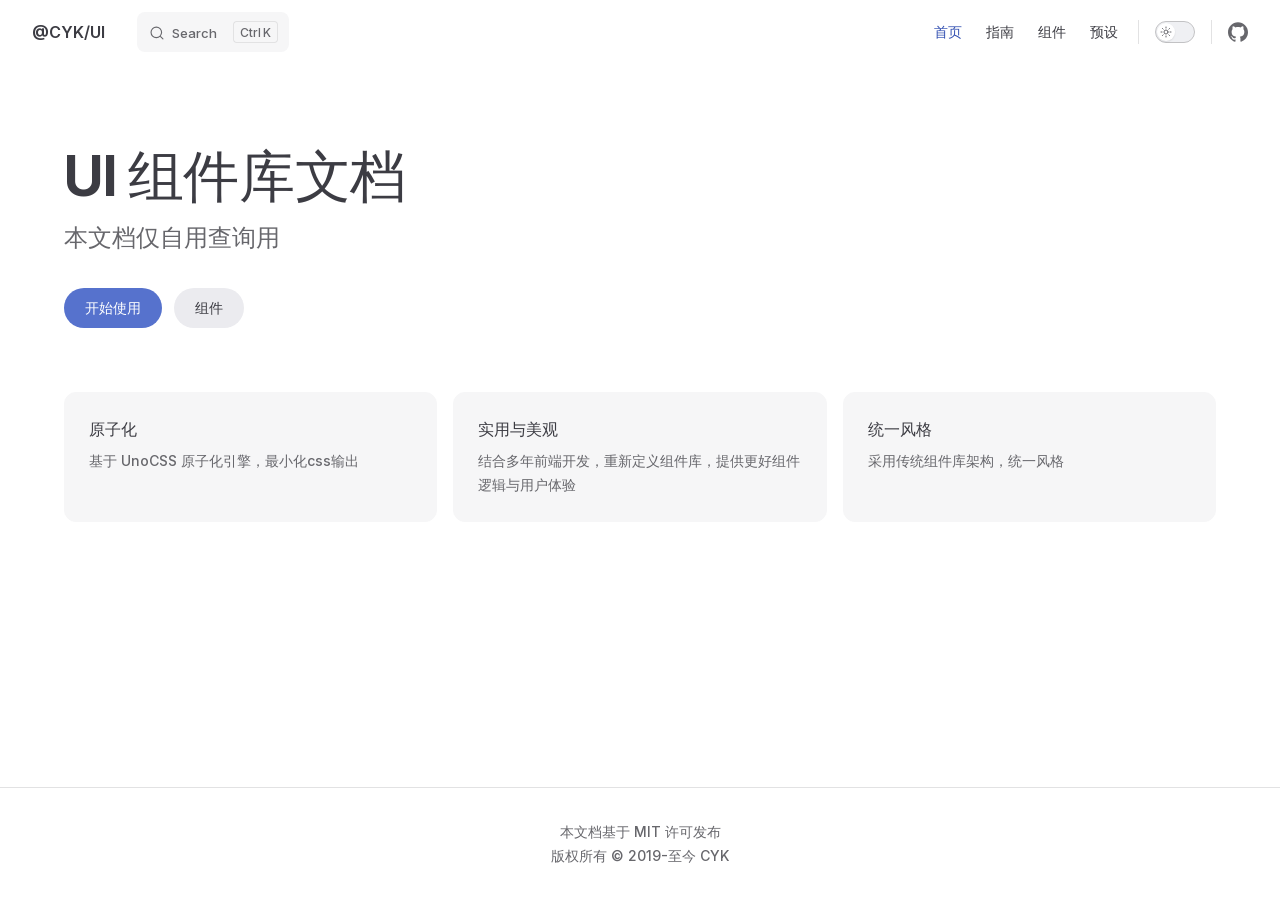
==== commit 67a8a162: "docs: update documentation" ====
--- a/index.html
+++ b/index.html
@@ -9,9 +9,9 @@
     <link rel="preload stylesheet" href="/assets/style.4Q5nBE0B.css" as="style">
     <link rel="preload stylesheet" href="/vp-icons.css" as="style">
     
-    <script type="module" src="/assets/app.Do4YQbT4.js"></script>
+    <script type="module" src="/assets/app.dSPBE36A.js"></script>
     <link rel="preload" href="/assets/inter-roman-latin.Di8DUHzh.woff2" as="font" type="font/woff2" crossorigin="">
-    <link rel="modulepreload" href="/assets/chunks/theme.BXd2yUfE.js">
+    <link rel="modulepreload" href="/assets/chunks/theme.Bf_Hhmkn.js">
     <link rel="modulepreload" href="/assets/chunks/framework.COx5swpp.js">
     <link rel="modulepreload" href="/assets/index.md.BJa81KpG.lean.js">
     <script id="check-dark-mode">(()=>{const e=localStorage.getItem("vitepress-theme-appearance")||"auto",a=window.matchMedia("(prefers-color-scheme: dark)").matches;(!e||e==="auto"?a:e==="dark")&&document.documentElement.classList.add("dark")})();</script>
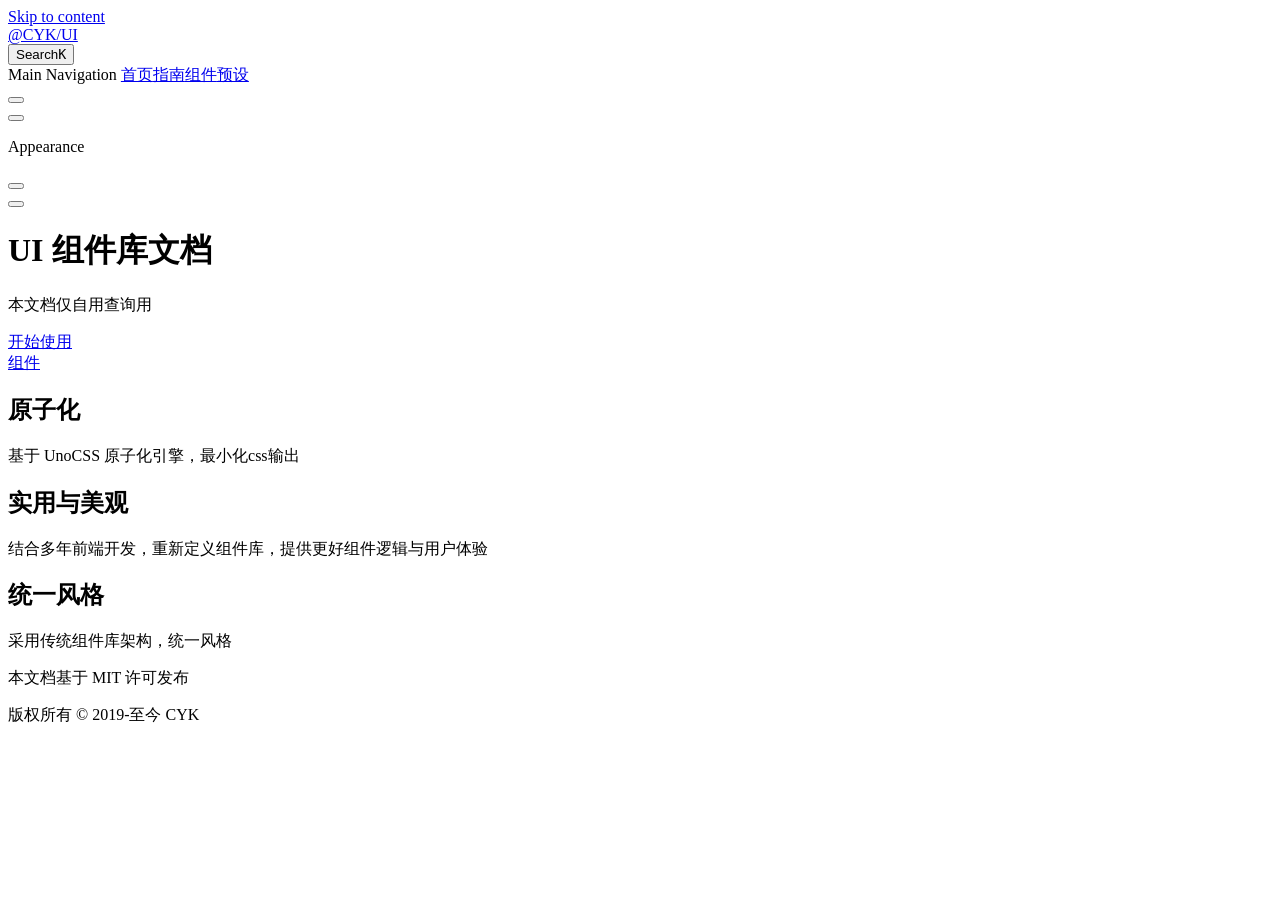
==== commit 2485d00a: "docs: update documentation" ====
--- a/index.html
+++ b/index.html
@@ -6,20 +6,20 @@
     <title>@CYK/UI</title>
     <meta name="description" content="自用UI文档">
     <meta name="generator" content="VitePress v1.6.4">
-    <link rel="preload stylesheet" href="/assets/style.4Q5nBE0B.css" as="style">
-    <link rel="preload stylesheet" href="/vp-icons.css" as="style">
+    <link rel="preload stylesheet" href="/ui-doc/assets/style.Bdv0vwA2.css" as="style">
+    <link rel="preload stylesheet" href="/ui-doc/vp-icons.css" as="style">
     
-    <script type="module" src="/assets/app.dSPBE36A.js"></script>
-    <link rel="preload" href="/assets/inter-roman-latin.Di8DUHzh.woff2" as="font" type="font/woff2" crossorigin="">
-    <link rel="modulepreload" href="/assets/chunks/theme.Bf_Hhmkn.js">
-    <link rel="modulepreload" href="/assets/chunks/framework.COx5swpp.js">
-    <link rel="modulepreload" href="/assets/index.md.BJa81KpG.lean.js">
+    <script type="module" src="/ui-doc/assets/app.Uim1m1IH.js"></script>
+    <link rel="preload" href="/ui-doc/assets/inter-roman-latin.Di8DUHzh.woff2" as="font" type="font/woff2" crossorigin="">
+    <link rel="modulepreload" href="/ui-doc/assets/chunks/theme.nCZEu7UR.js">
+    <link rel="modulepreload" href="/ui-doc/assets/chunks/framework.BeHdMmZs.js">
+    <link rel="modulepreload" href="/ui-doc/assets/index.md.DIpW15U0.lean.js">
     <script id="check-dark-mode">(()=>{const e=localStorage.getItem("vitepress-theme-appearance")||"auto",a=window.matchMedia("(prefers-color-scheme: dark)").matches;(!e||e==="auto"?a:e==="dark")&&document.documentElement.classList.add("dark")})();</script>
     <script id="check-mac-os">document.documentElement.classList.toggle("mac",/Mac|iPhone|iPod|iPad/i.test(navigator.platform));</script>
   </head>
   <body>
-    <div id="app"><div class="Layout" data-v-7982a954><!--[--><!--]--><!--[--><span tabindex="-1" data-v-bebf4ced></span><a href="#VPContent" class="VPSkipLink visually-hidden" data-v-bebf4ced>Skip to content</a><!--]--><!----><header class="VPNav" data-v-7982a954 data-v-214f4a1a><div class="VPNavBar" data-v-214f4a1a data-v-a150623a><div class="wrapper" data-v-a150623a><div class="container" data-v-a150623a><div class="title" data-v-a150623a><div class="VPNavBarTitle" data-v-a150623a data-v-f3d4ffb8><a class="title" href="/" data-v-f3d4ffb8><!--[--><!--]--><!----><span data-v-f3d4ffb8>@CYK/UI</span><!--[--><!--]--></a></div></div><div class="content" data-v-a150623a><div class="content-body" data-v-a150623a><!--[--><!--]--><div class="VPNavBarSearch search" data-v-a150623a><!--[--><!----><div id="local-search"><button type="button" class="DocSearch DocSearch-Button" aria-label="Search"><span class="DocSearch-Button-Container"><span class="vp-icon DocSearch-Search-Icon"></span><span class="DocSearch-Button-Placeholder">Search</span></span><span class="DocSearch-Button-Keys"><kbd class="DocSearch-Button-Key"></kbd><kbd class="DocSearch-Button-Key">K</kbd></span></button></div><!--]--></div><nav aria-labelledby="main-nav-aria-label" class="VPNavBarMenu menu" data-v-a150623a data-v-afaf3e35><span id="main-nav-aria-label" class="visually-hidden" data-v-afaf3e35> Main Navigation </span><!--[--><!--[--><a class="VPLink link VPNavBarMenuLink active" href="/" tabindex="0" data-v-afaf3e35 data-v-9302f9f0><!--[--><span data-v-9302f9f0>首页</span><!--]--></a><!--]--><!--[--><a class="VPLink link VPNavBarMenuLink" href="/guide/why.html" tabindex="0" data-v-afaf3e35 data-v-9302f9f0><!--[--><span data-v-9302f9f0>指南</span><!--]--></a><!--]--><!--[--><a class="VPLink link VPNavBarMenuLink" href="/components/button.html" tabindex="0" data-v-afaf3e35 data-v-9302f9f0><!--[--><span data-v-9302f9f0>组件</span><!--]--></a><!--]--><!--[--><a class="VPLink link VPNavBarMenuLink" href="/preset/why.html" tabindex="0" data-v-afaf3e35 data-v-9302f9f0><!--[--><span data-v-9302f9f0>预设</span><!--]--></a><!--]--><!--]--></nav><!----><div class="VPNavBarAppearance appearance" data-v-a150623a data-v-5856b5bb><button class="VPSwitch VPSwitchAppearance" type="button" role="switch" title aria-checked="false" data-v-5856b5bb data-v-892bdd33 data-v-03369db5><span class="check" data-v-03369db5><span class="icon" data-v-03369db5><!--[--><span class="vpi-sun sun" data-v-892bdd33></span><span class="vpi-moon moon" data-v-892bdd33></span><!--]--></span></span></button></div><div class="VPSocialLinks VPNavBarSocialLinks social-links" data-v-a150623a data-v-3b03d26a data-v-93819c86><!--[--><a class="VPSocialLink no-icon" href="https://github.com/euwei7/ui" aria-label="github" target="_blank" rel="noopener" data-v-93819c86 data-v-8d20cf10><span class="vpi-social-github"></span></a><!--]--></div><div class="VPFlyout VPNavBarExtra extra" data-v-a150623a data-v-77071a5c data-v-603adc95><button type="button" class="button" aria-haspopup="true" aria-expanded="false" aria-label="extra navigation" data-v-603adc95><span class="vpi-more-horizontal icon" data-v-603adc95></span></button><div class="menu" data-v-603adc95><div class="VPMenu" data-v-603adc95 data-v-bae21a4a><!----><!--[--><!--[--><!----><div class="group" data-v-77071a5c><div class="item appearance" data-v-77071a5c><p class="label" data-v-77071a5c>Appearance</p><div class="appearance-action" data-v-77071a5c><button class="VPSwitch VPSwitchAppearance" type="button" role="switch" title aria-checked="false" data-v-77071a5c data-v-892bdd33 data-v-03369db5><span class="check" data-v-03369db5><span class="icon" data-v-03369db5><!--[--><span class="vpi-sun sun" data-v-892bdd33></span><span class="vpi-moon moon" data-v-892bdd33></span><!--]--></span></span></button></div></div></div><div class="group" data-v-77071a5c><div class="item social-links" data-v-77071a5c><div class="VPSocialLinks social-links-list" data-v-77071a5c data-v-93819c86><!--[--><a class="VPSocialLink no-icon" href="https://github.com/euwei7/ui" aria-label="github" target="_blank" rel="noopener" data-v-93819c86 data-v-8d20cf10><span class="vpi-social-github"></span></a><!--]--></div></div></div><!--]--><!--]--></div></div></div><!--[--><!--]--><button type="button" class="VPNavBarHamburger hamburger" aria-label="mobile navigation" aria-expanded="false" aria-controls="VPNavScreen" data-v-a150623a data-v-e4648a32><span class="container" data-v-e4648a32><span class="top" data-v-e4648a32></span><span class="middle" data-v-e4648a32></span><span class="bottom" data-v-e4648a32></span></span></button></div></div></div></div><div class="divider" data-v-a150623a><div class="divider-line" data-v-a150623a></div></div></div><!----></header><!----><!----><div class="VPContent is-home" id="VPContent" data-v-7982a954 data-v-ac485e8a><div class="VPHome" data-v-ac485e8a data-v-efa93593><!--[--><!--]--><div class="VPHero VPHomeHero" data-v-efa93593 data-v-dca5b4a8><div class="container" data-v-dca5b4a8><div class="main" data-v-dca5b4a8><!--[--><!--]--><!--[--><h1 class="heading" data-v-dca5b4a8><!----><span class="text" data-v-dca5b4a8>UI 组件库文档</span></h1><p class="tagline" data-v-dca5b4a8>本文档仅自用查询用</p><!--]--><!--[--><!--]--><div class="actions" data-v-dca5b4a8><!--[--><div class="action" data-v-dca5b4a8><a class="VPButton medium brand" href="/guide/why.html" data-v-dca5b4a8 data-v-2aa44b1c>开始使用</a></div><div class="action" data-v-dca5b4a8><a class="VPButton medium alt" href="/components/button.html" data-v-dca5b4a8 data-v-2aa44b1c>组件</a></div><!--]--></div><!--[--><!--]--></div><!----></div></div><!--[--><!--]--><!--[--><!--]--><div class="VPFeatures VPHomeFeatures" data-v-efa93593 data-v-e540a4c2><div class="container" data-v-e540a4c2><div class="items" data-v-e540a4c2><!--[--><div class="grid-3 item" data-v-e540a4c2><div class="VPLink no-icon VPFeature" data-v-e540a4c2 data-v-f3e7f20c><!--[--><article class="box" data-v-f3e7f20c><!----><h2 class="title" data-v-f3e7f20c>原子化</h2><p class="details" data-v-f3e7f20c>基于 UnoCSS 原子化引擎，最小化css输出</p><!----></article><!--]--></div></div><div class="grid-3 item" data-v-e540a4c2><div class="VPLink no-icon VPFeature" data-v-e540a4c2 data-v-f3e7f20c><!--[--><article class="box" data-v-f3e7f20c><!----><h2 class="title" data-v-f3e7f20c>实用与美观</h2><p class="details" data-v-f3e7f20c>结合多年前端开发，重新定义组件库，提供更好组件逻辑与用户体验</p><!----></article><!--]--></div></div><div class="grid-3 item" data-v-e540a4c2><div class="VPLink no-icon VPFeature" data-v-e540a4c2 data-v-f3e7f20c><!--[--><article class="box" data-v-f3e7f20c><!----><h2 class="title" data-v-f3e7f20c>统一风格</h2><p class="details" data-v-f3e7f20c>采用传统组件库架构，统一风格</p><!----></article><!--]--></div></div><!--]--></div></div></div><!--[--><!--]--><div class="vp-doc container" style="" data-v-efa93593 data-v-294efd1f><!--[--><div style="position:relative;" data-v-efa93593><div></div></div><!--]--></div></div></div><footer class="VPFooter" data-v-7982a954 data-v-74d97a2d><div class="container" data-v-74d97a2d><p class="message" data-v-74d97a2d>本文档基于 MIT 许可发布</p><p class="copyright" data-v-74d97a2d>版权所有 © 2019-至今 CYK</p></div></footer><!--[--><!--]--></div></div>
-    <script>window.__VP_HASH_MAP__=JSON.parse("{\"components_button.md\":\"BtzWlYmA\",\"guide_why.md\":\"BVm1GKhP\",\"index.md\":\"BJa81KpG\"}");window.__VP_SITE_DATA__=JSON.parse("{\"lang\":\"en-US\",\"dir\":\"ltr\",\"title\":\"@CYK/UI\",\"description\":\"自用UI文档\",\"base\":\"/\",\"head\":[],\"router\":{\"prefetchLinks\":true},\"appearance\":true,\"themeConfig\":{\"nav\":[{\"text\":\"首页\",\"link\":\"/\"},{\"text\":\"指南\",\"link\":\"/guide/why\",\"activeMatch\":\"/guide/\"},{\"text\":\"组件\",\"link\":\"/components/button\"},{\"text\":\"预设\",\"link\":\"/preset/why\"}],\"sidebar\":{\"/components/\":{\"base\":\"/components/\",\"items\":[{\"text\":\"Button\",\"link\":\"button\"}]}},\"socialLinks\":[{\"icon\":\"github\",\"link\":\"https://github.com/euwei7/ui\"}],\"footer\":{\"message\":\"本文档基于 MIT 许可发布\",\"copyright\":\"版权所有 © 2019-至今 CYK\"},\"docFooter\":{\"prev\":\"上一页\",\"next\":\"下一页\"},\"outline\":{\"label\":\"页面导航\"},\"lastUpdated\":{\"text\":\"最后更新于\"},\"notFound\":{\"title\":\"页面未找到\",\"quote\":\"但如果你不改变方向，并且继续寻找，你可能最终会到达你所前往的地方。\",\"linkLabel\":\"前往首页\",\"linkText\":\"带我回首页\"},\"search\":{\"provider\":\"local\"}},\"locales\":{},\"scrollOffset\":134,\"cleanUrls\":false}");</script>
+    <div id="app"><div class="Layout" data-v-7982a954><!--[--><!--]--><!--[--><span tabindex="-1" data-v-bebf4ced></span><a href="#VPContent" class="VPSkipLink visually-hidden" data-v-bebf4ced>Skip to content</a><!--]--><!----><header class="VPNav" data-v-7982a954 data-v-214f4a1a><div class="VPNavBar" data-v-214f4a1a data-v-a150623a><div class="wrapper" data-v-a150623a><div class="container" data-v-a150623a><div class="title" data-v-a150623a><div class="VPNavBarTitle" data-v-a150623a data-v-f3d4ffb8><a class="title" href="/ui-doc/" data-v-f3d4ffb8><!--[--><!--]--><!----><span data-v-f3d4ffb8>@CYK/UI</span><!--[--><!--]--></a></div></div><div class="content" data-v-a150623a><div class="content-body" data-v-a150623a><!--[--><!--]--><div class="VPNavBarSearch search" data-v-a150623a><!--[--><!----><div id="local-search"><button type="button" class="DocSearch DocSearch-Button" aria-label="Search"><span class="DocSearch-Button-Container"><span class="vp-icon DocSearch-Search-Icon"></span><span class="DocSearch-Button-Placeholder">Search</span></span><span class="DocSearch-Button-Keys"><kbd class="DocSearch-Button-Key"></kbd><kbd class="DocSearch-Button-Key">K</kbd></span></button></div><!--]--></div><nav aria-labelledby="main-nav-aria-label" class="VPNavBarMenu menu" data-v-a150623a data-v-afaf3e35><span id="main-nav-aria-label" class="visually-hidden" data-v-afaf3e35> Main Navigation </span><!--[--><!--[--><a class="VPLink link VPNavBarMenuLink active" href="/ui-doc/" tabindex="0" data-v-afaf3e35 data-v-9302f9f0><!--[--><span data-v-9302f9f0>首页</span><!--]--></a><!--]--><!--[--><a class="VPLink link VPNavBarMenuLink" href="/ui-doc/guide/why.html" tabindex="0" data-v-afaf3e35 data-v-9302f9f0><!--[--><span data-v-9302f9f0>指南</span><!--]--></a><!--]--><!--[--><a class="VPLink link VPNavBarMenuLink" href="/ui-doc/components/button.html" tabindex="0" data-v-afaf3e35 data-v-9302f9f0><!--[--><span data-v-9302f9f0>组件</span><!--]--></a><!--]--><!--[--><a class="VPLink link VPNavBarMenuLink" href="/ui-doc/preset/why.html" tabindex="0" data-v-afaf3e35 data-v-9302f9f0><!--[--><span data-v-9302f9f0>预设</span><!--]--></a><!--]--><!--]--></nav><!----><div class="VPNavBarAppearance appearance" data-v-a150623a data-v-5856b5bb><button class="VPSwitch VPSwitchAppearance" type="button" role="switch" title aria-checked="false" data-v-5856b5bb data-v-892bdd33 data-v-03369db5><span class="check" data-v-03369db5><span class="icon" data-v-03369db5><!--[--><span class="vpi-sun sun" data-v-892bdd33></span><span class="vpi-moon moon" data-v-892bdd33></span><!--]--></span></span></button></div><div class="VPSocialLinks VPNavBarSocialLinks social-links" data-v-a150623a data-v-3b03d26a data-v-93819c86><!--[--><a class="VPSocialLink no-icon" href="https://github.com/euwei7/ui" aria-label="github" target="_blank" rel="noopener" data-v-93819c86 data-v-8d20cf10><span class="vpi-social-github"></span></a><!--]--></div><div class="VPFlyout VPNavBarExtra extra" data-v-a150623a data-v-77071a5c data-v-603adc95><button type="button" class="button" aria-haspopup="true" aria-expanded="false" aria-label="extra navigation" data-v-603adc95><span class="vpi-more-horizontal icon" data-v-603adc95></span></button><div class="menu" data-v-603adc95><div class="VPMenu" data-v-603adc95 data-v-bae21a4a><!----><!--[--><!--[--><!----><div class="group" data-v-77071a5c><div class="item appearance" data-v-77071a5c><p class="label" data-v-77071a5c>Appearance</p><div class="appearance-action" data-v-77071a5c><button class="VPSwitch VPSwitchAppearance" type="button" role="switch" title aria-checked="false" data-v-77071a5c data-v-892bdd33 data-v-03369db5><span class="check" data-v-03369db5><span class="icon" data-v-03369db5><!--[--><span class="vpi-sun sun" data-v-892bdd33></span><span class="vpi-moon moon" data-v-892bdd33></span><!--]--></span></span></button></div></div></div><div class="group" data-v-77071a5c><div class="item social-links" data-v-77071a5c><div class="VPSocialLinks social-links-list" data-v-77071a5c data-v-93819c86><!--[--><a class="VPSocialLink no-icon" href="https://github.com/euwei7/ui" aria-label="github" target="_blank" rel="noopener" data-v-93819c86 data-v-8d20cf10><span class="vpi-social-github"></span></a><!--]--></div></div></div><!--]--><!--]--></div></div></div><!--[--><!--]--><button type="button" class="VPNavBarHamburger hamburger" aria-label="mobile navigation" aria-expanded="false" aria-controls="VPNavScreen" data-v-a150623a data-v-e4648a32><span class="container" data-v-e4648a32><span class="top" data-v-e4648a32></span><span class="middle" data-v-e4648a32></span><span class="bottom" data-v-e4648a32></span></span></button></div></div></div></div><div class="divider" data-v-a150623a><div class="divider-line" data-v-a150623a></div></div></div><!----></header><!----><!----><div class="VPContent is-home" id="VPContent" data-v-7982a954 data-v-ac485e8a><div class="VPHome" data-v-ac485e8a data-v-efa93593><!--[--><!--]--><div class="VPHero VPHomeHero" data-v-efa93593 data-v-dca5b4a8><div class="container" data-v-dca5b4a8><div class="main" data-v-dca5b4a8><!--[--><!--]--><!--[--><h1 class="heading" data-v-dca5b4a8><!----><span class="text" data-v-dca5b4a8>UI 组件库文档</span></h1><p class="tagline" data-v-dca5b4a8>本文档仅自用查询用</p><!--]--><!--[--><!--]--><div class="actions" data-v-dca5b4a8><!--[--><div class="action" data-v-dca5b4a8><a class="VPButton medium brand" href="/ui-doc/guide/why.html" data-v-dca5b4a8 data-v-2aa44b1c>开始使用</a></div><div class="action" data-v-dca5b4a8><a class="VPButton medium alt" href="/ui-doc/components/button.html" data-v-dca5b4a8 data-v-2aa44b1c>组件</a></div><!--]--></div><!--[--><!--]--></div><!----></div></div><!--[--><!--]--><!--[--><!--]--><div class="VPFeatures VPHomeFeatures" data-v-efa93593 data-v-e540a4c2><div class="container" data-v-e540a4c2><div class="items" data-v-e540a4c2><!--[--><div class="grid-3 item" data-v-e540a4c2><div class="VPLink no-icon VPFeature" data-v-e540a4c2 data-v-f3e7f20c><!--[--><article class="box" data-v-f3e7f20c><!----><h2 class="title" data-v-f3e7f20c>原子化</h2><p class="details" data-v-f3e7f20c>基于 UnoCSS 原子化引擎，最小化css输出</p><!----></article><!--]--></div></div><div class="grid-3 item" data-v-e540a4c2><div class="VPLink no-icon VPFeature" data-v-e540a4c2 data-v-f3e7f20c><!--[--><article class="box" data-v-f3e7f20c><!----><h2 class="title" data-v-f3e7f20c>实用与美观</h2><p class="details" data-v-f3e7f20c>结合多年前端开发，重新定义组件库，提供更好组件逻辑与用户体验</p><!----></article><!--]--></div></div><div class="grid-3 item" data-v-e540a4c2><div class="VPLink no-icon VPFeature" data-v-e540a4c2 data-v-f3e7f20c><!--[--><article class="box" data-v-f3e7f20c><!----><h2 class="title" data-v-f3e7f20c>统一风格</h2><p class="details" data-v-f3e7f20c>采用传统组件库架构，统一风格</p><!----></article><!--]--></div></div><!--]--></div></div></div><!--[--><!--]--><div class="vp-doc container" style="" data-v-efa93593 data-v-294efd1f><!--[--><div style="position:relative;" data-v-efa93593><div></div></div><!--]--></div></div></div><footer class="VPFooter" data-v-7982a954 data-v-74d97a2d><div class="container" data-v-74d97a2d><p class="message" data-v-74d97a2d>本文档基于 MIT 许可发布</p><p class="copyright" data-v-74d97a2d>版权所有 © 2019-至今 CYK</p></div></footer><!--[--><!--]--></div></div>
+    <script>window.__VP_HASH_MAP__=JSON.parse("{\"components_button.md\":\"ZzUBNPPX\",\"guide_why.md\":\"CBeSr0xl\",\"index.md\":\"DIpW15U0\"}");window.__VP_SITE_DATA__=JSON.parse("{\"lang\":\"en-US\",\"dir\":\"ltr\",\"title\":\"@CYK/UI\",\"description\":\"自用UI文档\",\"base\":\"/ui-doc/\",\"head\":[],\"router\":{\"prefetchLinks\":true},\"appearance\":true,\"themeConfig\":{\"nav\":[{\"text\":\"首页\",\"link\":\"/\"},{\"text\":\"指南\",\"link\":\"/guide/why\",\"activeMatch\":\"/guide/\"},{\"text\":\"组件\",\"link\":\"/components/button\"},{\"text\":\"预设\",\"link\":\"/preset/why\"}],\"sidebar\":{\"/components/\":{\"base\":\"/components/\",\"items\":[{\"text\":\"Button\",\"link\":\"button\"}]}},\"socialLinks\":[{\"icon\":\"github\",\"link\":\"https://github.com/euwei7/ui\"}],\"footer\":{\"message\":\"本文档基于 MIT 许可发布\",\"copyright\":\"版权所有 © 2019-至今 CYK\"},\"docFooter\":{\"prev\":\"上一页\",\"next\":\"下一页\"},\"outline\":{\"label\":\"页面导航\"},\"lastUpdated\":{\"text\":\"最后更新于\"},\"notFound\":{\"title\":\"页面未找到\",\"quote\":\"但如果你不改变方向，并且继续寻找，你可能最终会到达你所前往的地方。\",\"linkLabel\":\"前往首页\",\"linkText\":\"带我回首页\"},\"search\":{\"provider\":\"local\"}},\"locales\":{},\"scrollOffset\":134,\"cleanUrls\":false}");</script>
     
   </body>
 </html>
